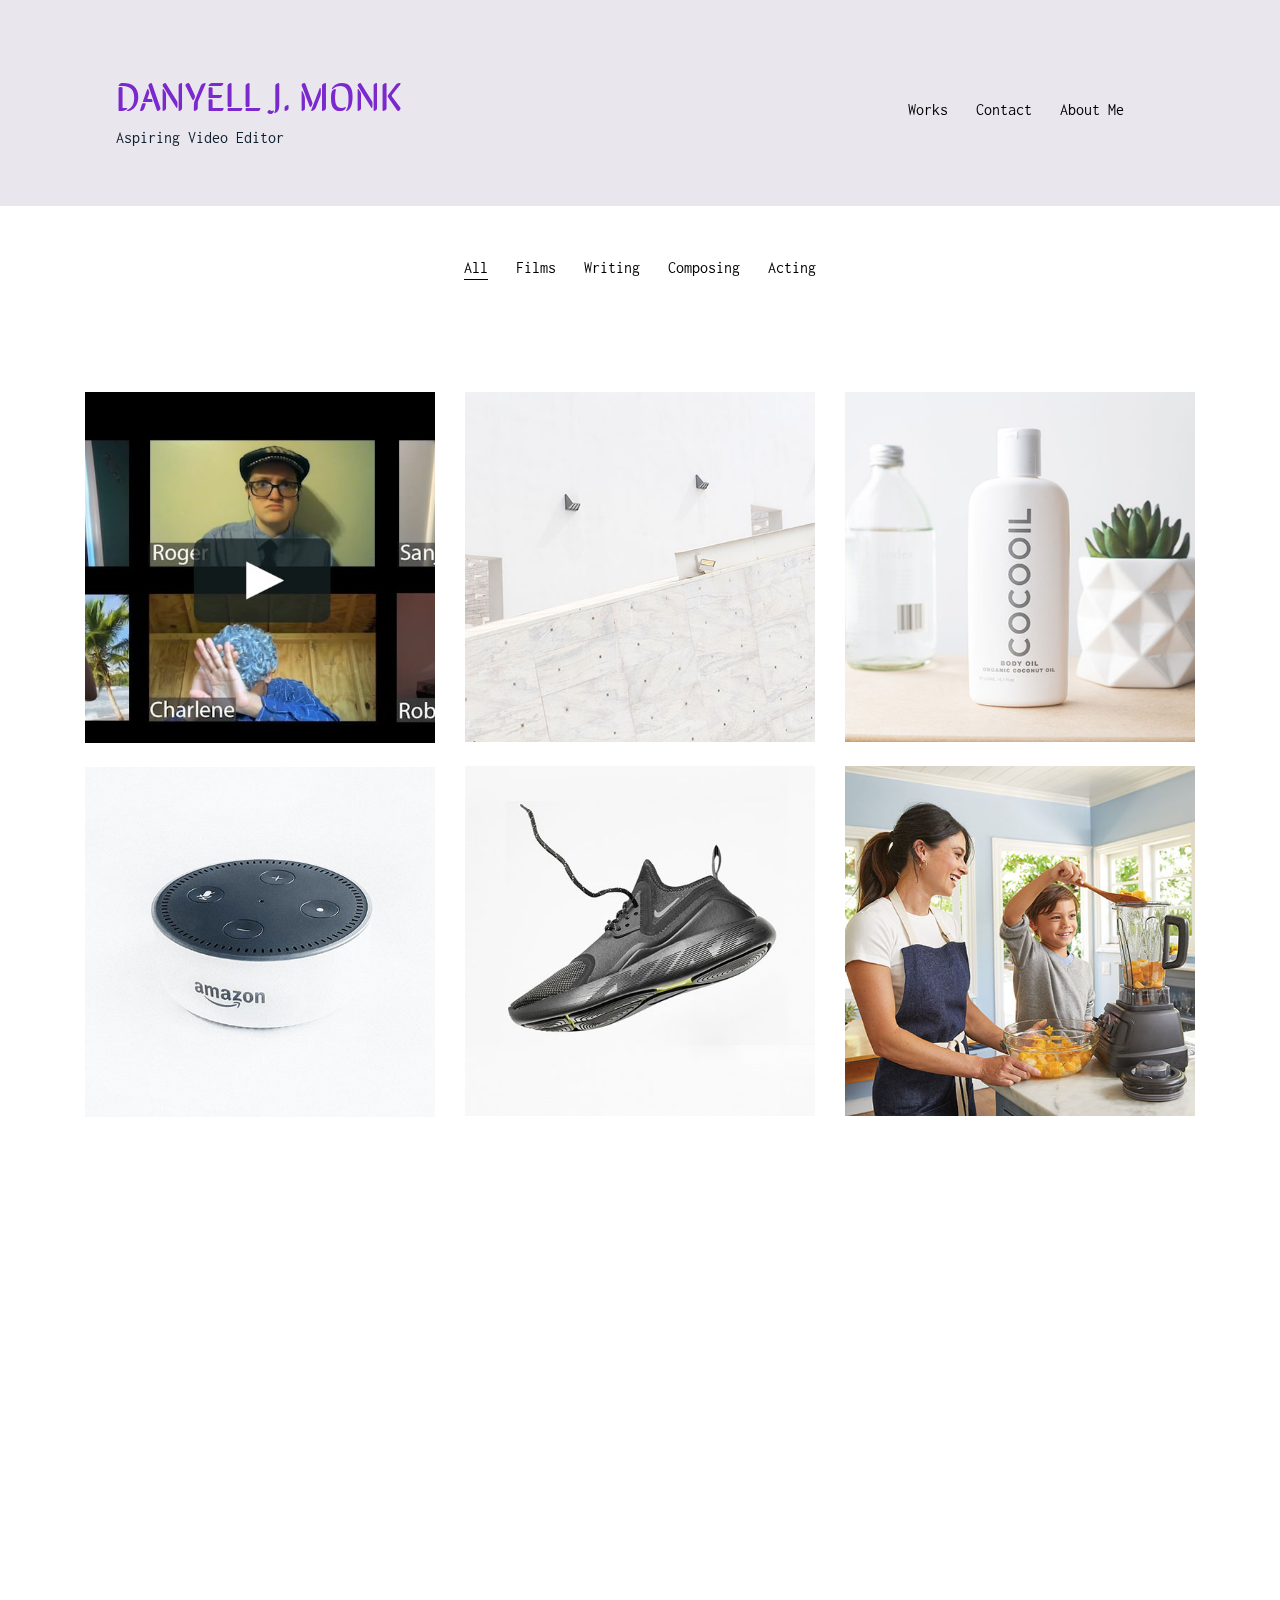
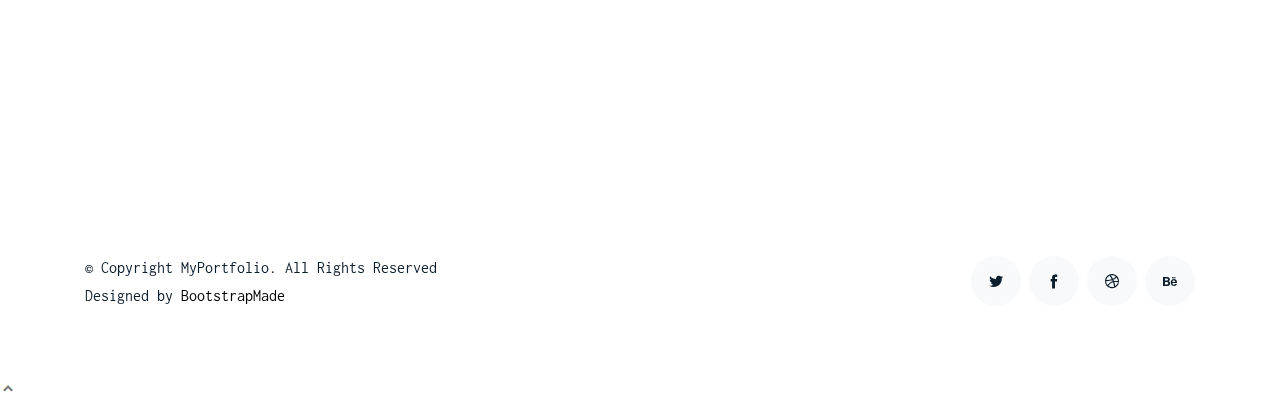
==== index.html @ 042ced8d "individual work pages and google doc embeds" ====
<!DOCTYPE html>
<html lang="en">

<head>
  <meta charset="utf-8">
  <meta content="width=device-width, initial-scale=1.0" name="viewport">

  <title>MyPortfolio Bootstrap Template - Index</title>
  <meta content="" name="descriptison">
  <meta content="" name="keywords">

  <!-- Favicons -->
  <link href="assets/img/favicon.png" rel="icon">
  <link href="assets/img/apple-touch-icon.png" rel="apple-touch-icon">

  <!-- Google Fonts -->
  <link href="https://fonts.googleapis.com/css2?family=Inconsolata&family=Sirin+Stencil&display=swap" rel="stylesheet">
  <link href="https://fonts.googleapis.com/css2?family=Sirin+Stencil&display=swap" rel="stylesheet">

  <!-- Vendor CSS Files -->
  <link href="assets/vendor/bootstrap/css/bootstrap.min.css" rel="stylesheet">
  <link href="assets/vendor/icofont/icofont.min.css" rel="stylesheet">
  <link href="assets/vendor/aos/aos.css" rel="stylesheet">
  <link href="assets/vendor/line-awesome/css/line-awesome.min.css" rel="stylesheet">
  <link href="assets/vendor/owl.carousel/assets/owl.carousel.min.css" rel="stylesheet">

  <!-- Template Main CSS File -->
  <link href="assets/css/style.css" rel="stylesheet">

  <!-- =======================================================
  * Template Name: MyPortfolio - v2.0.0
  * Template URL: https://bootstrapmade.com/myportfolio-bootstrap-portfolio-website-template/
  * Author: BootstrapMade.com
  * License: https://bootstrapmade.com/license/
  ======================================================== -->
</head>

<body>

  <nav class="navbar navbar-light custom-navbar" id="header">
    <div class="container">
    </div>
    <div id="name" class="row mb-5 align-items-center">
      <div class="col-md-12 col-lg-6 mb-4 mb-lg-0" data-aos="fade-up">
          <h2>DANYELL J. MONK</h2>
          <p class="mb-0">Aspiring Video Editor</p>
        </div>
         <div class="col-md-12 col-lg-6 text-left text-lg-right" data-aos="fade-up" data-aos-delay="100" id="filtersparent">
            <div id="pagecontents" class="pagecontents">
              <a href="#" >Works</a>
              <a href="#" >Contact</a>
              <a href="#" >About Me</a>
            </div>
          </div>
        </div>
  </nav>
    

  <main id="main">

          <div class="col-md-12 text-left text-lg-center" data-aos="fade-up" data-aos-delay="100" id="filtersparent">
            <div id="filters" class="filters">
              <a href="#" data-filter="*" class="active">All</a>
              <a href="#" data-filter=".web">Films</a>
              <a href="#" data-filter=".design">Writing</a>
              <a href="#" data-filter=".branding">Composing</a>
              <a href="#" data-filter=".photography">Acting</a>
            </div>
          </div>
    <!-- ======= Works Section ======= -->
    <section class="section site-portfolio">
      <div class="container">

        <div id="portfolio-grid" class="row no-gutter" data-aos="fade-up" data-aos-delay="200">
          <div class="item web col-sm-6 col-md-4 col-lg-4 mb-4">
            <a href="work-single.html" class="item-wrap fancybox">
              <div class="work-info">
                <h3>Boxed Water</h3>
                <span>Web</span>
              </div>
              <img class="img-fluid" src="assets/img/img_1.jpg">
            </a>
          </div>
          <div class="item photography col-sm-6 col-md-4 col-lg-4 mb-4">
            <a href="works/hells-kitchen.html" class="item-wrap fancybox">
              <div class="work-info">
                <h3>Build Indoo</h3>
                <span>Photography</span>
              </div>
              <img class="img-fluid" src="assets/img/img_2.jpg">
            </a>
          </div>
          <div class="item branding col-sm-6 col-md-4 col-lg-4 mb-4">
            <a href="work-single.html" class="item-wrap fancybox">
              <div class="work-info">
                <h3>Cocooil</h3>
                <span>Branding</span>
              </div>
              <img class="img-fluid" src="assets/img/img_3.jpg">
            </a>
          </div>
          <div class="item design col-sm-6 col-md-4 col-lg-4 mb-4">
            <a href="work-single.html" class="item-wrap fancybox">
              <div class="work-info">
                <h3>Nike Shoe</h3>
                <span>Design</span>
              </div>
              <img class="img-fluid" src="assets/img/img_4.jpg">
            </a>
          </div>
          <div class="item photography col-sm-6 col-md-4 col-lg-4 mb-4">
            <a href="work-single.html" class="item-wrap fancybox">
              <div class="work-info">
                <h3>Kitchen Sink</h3>
                <span>Photography</span>
              </div>
              <img class="img-fluid" src="assets/img/img_5.jpg">
            </a>
          </div>
          <div class="item branding col-sm-6 col-md-4 col-lg-4 mb-4">
            <a href="work-single.html" class="item-wrap fancybox">
              <div class="work-info">
                <h3>Amazon</h3>
                <span>brandingn</span>
              </div>
              <img class="img-fluid" src="assets/img/img_6.jpg">
            </a>
          </div>
        </div>
      </div>
    </section><!-- End  Works Section -->

    <!-- ======= Contact Section ======= -->
    <section class="section pb-5">
      <div class="container">

        <div class="row mb-5 align-items-end">
          <div class="col-md-6" data-aos="fade-up">
            <h2>Contact</h2>
            <p class="mb-0">Lorem ipsum dolor sit amet consectetur adipisicing elit. Quisquam necessitatibus incidunt ut
              officiis explicabo inventore.
            </p>
          </div>

        </div>

        <div class="row">
          <div class="col-md-6 mb-5 mb-md-0" data-aos="fade-up">

            <form action="forms/contact.php" method="post" role="form" class="php-email-form">

              <div class="row">
                <div class="col-md-6 form-group">
                  <label for="name">Name</label>
                  <input type="text" name="name" class="form-control" id="name" data-rule="minlen:4" data-msg="Please enter at least 4 chars" />
                  <div class="validate"></div>
                </div>
                <div class="col-md-6 form-group">
                  <label for="name">Email</label>
                  <input type="email" class="form-control" name="email" id="email" data-rule="email" data-msg="Please enter a valid email" />
                  <div class="validate"></div>
                </div>
                <div class="col-md-12 form-group">
                  <label for="name">Subject</label>
                  <input type="text" class="form-control" name="subject" id="subject" data-rule="minlen:4" data-msg="Please enter at least 8 chars of subject" />
                  <div class="validate"></div>
                </div>
                <div class="col-md-12 form-group">
                  <label for="name">Message</label>
                  <textarea class="form-control" name="message" cols="30" rows="10" data-rule="required" data-msg="Please write something for us"></textarea>
                  <div class="validate"></div>
                </div>

                <div class="col-md-12 mb-3">
                  <div class="loading">Loading</div>
                  <div class="error-message"></div>
                  <div class="sent-message">Your message has been sent. Thank you!</div>
                </div>

                <div class="col-md-6 form-group">
                  <input type="submit" class="readmore d-block w-100" value="Send Message">
                </div>
              </div>

            </form>

          </div>

          <div class="col-md-4 ml-auto order-2" data-aos="fade-up">
            <ul class="list-unstyled">
              <li class="mb-3">
                <strong class="d-block mb-1">Address</strong>
                <span>203 Fake St. Mountain View, San Francisco, California, USA</span>
              </li>
              <li class="mb-3">
                <strong class="d-block mb-1">Phone</strong>
                <span>+1 232 3235 324</span>
              </li>
              <li class="mb-3">
                <strong class="d-block mb-1">Email</strong>
                <span>youremail@domain.com</span>
              </li>
            </ul>
          </div>

        </div>

      </div>

    </section>

    <!-- ======= Testimonials Section ======= -->
    <section class="section pb-5">
      <div class="container">
        <div class="row mb-5 align-items-end">
          <div class="col-md-6" data-aos="fade-up">

            <h2>About Me</h2>
            <p class="mb-0">Lorem ipsum dolor sit amet consectetur adipisicing elit. Quisquam necessitatibus incidunt ut
              officiis explicabo inventore.</p>
          </div>

        </div>

        <div class="row">
          <div class="col-md-4 ml-auto order-2" data-aos="fade-up">
            <h3 class="h3 mb-4">Skills</h3>
            <ul class="list-unstyled">
              <li class="mb-3">
                <div class="d-flex mb-1">
                  <strong>WordPress</strong>
                  <span class="ml-auto">80%</span>
                </div>
                <div class="progress custom-progress">
                  <div class="progress-bar" role="progressbar" style="width: 80%" aria-valuenow="80" aria-valuemin="0" aria-valuemax="100"></div>
                </div>
              </li>
              <li class="mb-3">
                <div class="d-flex mb-1">
                  <strong>Wiping My Ass</strong>
                  <span class="ml-auto">1002%</span>
                </div>
                <div class="progress custom-progress">
                  <div class="progress-bar" role="progressbar" style="width: 1002%" aria-valuenow="1002" aria-valuemin="0" aria-valuemax="100"></div>
                </div>
              </li>
              <li class="mb-3">
                <div class="d-flex mb-1">
                  <strong>HTML5/CSS3</strong>
                  <span class="ml-auto">99%</span>
                </div>
                <div class="progress custom-progress">
                  <div class="progress-bar" role="progressbar" style="width: 99%" aria-valuenow="99" aria-valuemin="0" aria-valuemax="100"></div>
                </div>
              </li>
              <li class="mb-3">
                <div class="d-flex mb-1">
                  <strong>Veu</strong>
                  <span class="ml-auto">87%</span>
                </div>
                <div class="progress custom-progress">
                  <div class="progress-bar" role="progressbar" style="width: 87%" aria-valuenow="87" aria-valuemin="0" aria-valuemax="100"></div>
                </div>
              </li>
              <li class="mb-3">
                <div class="d-flex mb-1">
                  <strong>Angular</strong>
                  <span class="ml-auto">85%</span>
                </div>
                <div class="progress custom-progress">
                  <div class="progress-bar" role="progressbar" style="width: 85%" aria-valuenow="85" aria-valuemin="0" aria-valuemax="100"></div>
                </div>
              </li>
              <li class="mb-3">
                <div class="d-flex mb-1">
                  <strong>React</strong>
                  <span class="ml-auto">88%</span>
                </div>
                <div class="progress custom-progress">
                  <div class="progress-bar" role="progressbar" style="width: 88%" aria-valuenow="88" aria-valuemin="0" aria-valuemax="100"></div>
                </div>
              </li>
            </ul>
          </div>

          <div class="col-md-7 mb-5 mb-md-0" data-aos="fade-up">
            <p><img src="assets/img/person_1_sq.jpg" alt="Image" class="img-fluid"></p>
            <p>Lorem ipsum dolor sit amet, consectetur adipisicing elit. Dolor dignissimos delectus minima reprehenderit
              molestias illo dolorem et, odio!</p>
            <p>Fuga fugit distinctio delectus iure vitae consequatur excepturi, mollitia, consectetur molestias sapiente
              rem consequuntur, illum adipisci, sed obcaecati!</p>
            <p>Ex, dolorem qui voluptas reprehenderit provident, ad ipsum iure a consequatur voluptatem incidunt nobis.
              Vitae reiciendis quae ex.</p>
            <p>Optio consectetur culpa nemo, fugit pariatur veniam voluptate laudantium rerum fuga dolor in maiores ea
              nisi voluptatibus. Minus?</p>
            <p><a href="#" class="readmore">Download my CV</a></p>
          </div>

        </div>

      </div>

    </section>

  </main><!-- End #main -->

  <!-- ======= Footer ======= -->
  <footer class="footer" role="contentinfo">
    <div class="container">
      <div class="row">
        <div class="col-sm-6">
          <p class="mb-1">&copy; Copyright MyPortfolio. All Rights Reserved</p>
          <div class="credits">
            <!--
            All the links in the footer should remain intact.
            You can delete the links only if you purchased the pro version.
            Licensing information: https://bootstrapmade.com/license/
            Purchase the pro version with working PHP/AJAX contact form: https://bootstrapmade.com/buy/?theme=MyPortfolio
          -->
            Designed by <a href="https://bootstrapmade.com/">BootstrapMade</a>
          </div>
        </div>
        <div class="col-sm-6 social text-md-right">
          <a href="#"><span class="icofont-twitter"></span></a>
          <a href="#"><span class="icofont-facebook"></span></a>
          <a href="#"><span class="icofont-dribbble"></span></a>
          <a href="#"><span class="icofont-behance"></span></a>
        </div>
      </div>
    </div>
  </footer>

  <a href="#" class="back-to-top"><i class="icofont-simple-up"></i></a>

  <!-- Vendor JS Files -->
  <script src="assets/vendor/jquery/jquery.min.js"></script>
  <script src="assets/vendor/bootstrap/js/bootstrap.bundle.min.js"></script>
  <script src="assets/vendor/jquery.easing/jquery.easing.min.js"></script>
  <script src="assets/vendor/php-email-form/validate.js"></script>
  <script src="assets/vendor/aos/aos.js"></script>
  <script src="assets/vendor/isotope-layout/isotope.pkgd.min.js"></script>
  <script src="assets/vendor/owl.carousel/owl.carousel.min.js"></script>

  <!-- Template Main JS File -->
  <script src="assets/js/main.js"></script>

</body>

</html>
---- assets/vendor/line-awesome/css/line-awesome.min.css ----
.la,.lab,.lad,.lal,.lar,.las{-moz-osx-font-smoothing:grayscale;-webkit-font-smoothing:antialiased;display:inline-block;font-style:normal;font-variant:normal;text-rendering:auto;line-height:1}.la-lg{font-size:1.33333em;line-height:.75em;vertical-align:-.0667em}.la-xs{font-size:.75em}.la-sm{font-size:.875em}.la-1x{font-size:1em}.la-2x{font-size:2em}.la-3x{font-size:3em}.la-4x{font-size:4em}.la-5x{font-size:5em}.la-6x{font-size:6em}.la-7x{font-size:7em}.la-8x{font-size:8em}.la-9x{font-size:9em}.la-10x{font-size:10em}.la-fw{text-align:center;width:1.25em}.la-ul{list-style-type:none;margin-left:2.5em;padding-left:0}.la-ul>li{position:relative}.la-li{left:-2em;position:absolute;text-align:center;width:2em;line-height:inherit}.la-border{border:solid .08em #eee;border-radius:.1em;padding:.2em .25em .15em}.la-pull-left{float:left}.la-pull-right{float:right}.la.la-pull-left,.lab.la-pull-left,.lal.la-pull-left,.lar.la-pull-left,.las.la-pull-left{margin-right:.3em}.la.la-pull-right,.lab.la-pull-right,.lal.la-pull-right,.lar.la-pull-right,.las.la-pull-right{margin-left:.3em}.la-spin{-webkit-animation:la-spin 2s infinite linear;animation:la-spin 2s infinite linear}.la-pulse{-webkit-animation:la-spin 1s infinite steps(8);animation:la-spin 1s infinite steps(8)}@-webkit-keyframes la-spin{0%{-webkit-transform:rotate(0);transform:rotate(0)}100%{-webkit-transform:rotate(360deg);transform:rotate(360deg)}}@keyframes la-spin{0%{-webkit-transform:rotate(0);transform:rotate(0)}100%{-webkit-transform:rotate(360deg);transform:rotate(360deg)}}.la-rotate-90{-webkit-transform:rotate(90deg);transform:rotate(90deg)}.la-rotate-180{-webkit-transform:rotate(180deg);transform:rotate(180deg)}.la-rotate-270{-webkit-transform:rotate(270deg);transform:rotate(270deg)}.la-flip-horizontal{-webkit-transform:scale(-1,1);transform:scale(-1,1)}.la-flip-vertical{-webkit-transform:scale(1,-1);transform:scale(1,-1)}.la-flip-both,.la-flip-horizontal.la-flip-vertical{-webkit-transform:scale(-1,-1);transform:scale(-1,-1)}:root .la-flip-both,:root .la-flip-horizontal,:root .la-flip-vertical,:root .la-rotate-180,:root .la-rotate-270,:root .la-rotate-90{-webkit-filter:none;filter:none}.la-stack{display:inline-block;height:2em;line-height:2em;position:relative;vertical-align:middle;width:2.5em}.la-stack-1x,.la-stack-2x{left:0;position:absolute;text-align:center;width:100%}.la-stack-1x{line-height:inherit}.la-stack-2x{font-size:2em}.la-inverse{color:#fff}.la-500px:before{content:"\f26e"}.la-accessible-icon:before{content:"\f368"}.la-accusoft:before{content:"\f369"}.la-acquisitions-incorporated:before{content:"\f6af"}.la-ad:before{content:"\f641"}.la-address-book:before{content:"\f2b9"}.la-address-card:before{content:"\f2bb"}.la-adjust:before{content:"\f042"}.la-adn:before{content:"\f170"}.la-adobe:before{content:"\f778"}.la-adversal:before{content:"\f36a"}.la-affiliatetheme:before{content:"\f36b"}.la-air-freshener:before{content:"\f5d0"}.la-airbnb:before{content:"\f834"}.la-algolia:before{content:"\f36c"}.la-align-center:before{content:"\f037"}.la-align-justify:before{content:"\f039"}.la-align-left:before{content:"\f036"}.la-align-right:before{content:"\f038"}.la-alipay:before{content:"\f642"}.la-allergies:before{content:"\f461"}.la-amazon:before{content:"\f270"}.la-amazon-pay:before{content:"\f42c"}.la-ambulance:before{content:"\f0f9"}.la-american-sign-language-interpreting:before{content:"\f2a3"}.la-amilia:before{content:"\f36d"}.la-anchor:before{content:"\f13d"}.la-android:before{content:"\f17b"}.la-angellist:before{content:"\f209"}.la-angle-double-down:before{content:"\f103"}.la-angle-double-left:before{content:"\f100"}.la-angle-double-right:before{content:"\f101"}.la-angle-double-up:before{content:"\f102"}.la-angle-down:before{content:"\f107"}.la-angle-left:before{content:"\f104"}.la-angle-right:before{content:"\f105"}.la-angle-up:before{content:"\f106"}.la-angry:before{content:"\f556"}.la-angrycreative:before{content:"\f36e"}.la-angular:before{content:"\f420"}.la-ankh:before{content:"\f644"}.la-app-store:before{content:"\f36f"}.la-app-store-ios:before{content:"\f370"}.la-apper:before{content:"\f371"}.la-apple:before{content:"\f179"}.la-apple-alt:before{content:"\f5d1"}.la-apple-pay:before{content:"\f415"}.la-archive:before{content:"\f187"}.la-archway:before{content:"\f557"}.la-arrow-alt-circle-down:before{content:"\f358"}.la-arrow-alt-circle-left:before{content:"\f359"}.la-arrow-alt-circle-right:before{content:"\f35a"}.la-arrow-alt-circle-up:before{content:"\f35b"}.la-arrow-circle-down:before{content:"\f0ab"}.la-arrow-circle-left:before{content:"\f0a8"}.la-arrow-circle-right:before{content:"\f0a9"}.la-arrow-circle-up:before{content:"\f0aa"}.la-arrow-down:before{content:"\f063"}.la-arrow-left:before{content:"\f060"}.la-arrow-right:before{content:"\f061"}.la-arrow-up:before{content:"\f062"}.la-arrows-alt:before{content:"\f0b2"}.la-arrows-alt-h:before{content:"\f337"}.la-arrows-alt-v:before{content:"\f338"}.la-artstation:before{content:"\f77a"}.la-assistive-listening-systems:before{content:"\f2a2"}.la-asterisk:before{content:"\f069"}.la-asymmetrik:before{content:"\f372"}.la-at:before{content:"\f1fa"}.la-atlas:before{content:"\f558"}.la-atlassian:before{content:"\f77b"}.la-atom:before{content:"\f5d2"}.la-audible:before{content:"\f373"}.la-audio-description:before{content:"\f29e"}.la-autoprefixer:before{content:"\f41c"}.la-avianex:before{content:"\f374"}.la-aviato:before{content:"\f421"}.la-award:before{content:"\f559"}.la-aws:before{content:"\f375"}.la-baby:before{content:"\f77c"}.la-baby-carriage:before{content:"\f77d"}.la-backspace:before{content:"\f55a"}.la-backward:before{content:"\f04a"}.la-bacon:before{content:"\f7e5"}.la-balance-scale:before{content:"\f24e"}.la-balance-scale-left:before{content:"\f515"}.la-balance-scale-right:before{content:"\f516"}.la-ban:before{content:"\f05e"}.la-band-aid:before{content:"\f462"}.la-bandcamp:before{content:"\f2d5"}.la-barcode:before{content:"\f02a"}.la-bars:before{content:"\f0c9"}.la-baseball-ball:before{content:"\f433"}.la-basketball-ball:before{content:"\f434"}.la-bath:before{content:"\f2cd"}.la-battery-empty:before{content:"\f244"}.la-battery-full:before{content:"\f240"}.la-battery-half:before{content:"\f242"}.la-battery-quarter:before{content:"\f243"}.la-battery-three-quarters:before{content:"\f241"}.la-battle-net:before{content:"\f835"}.la-bed:before{content:"\f236"}.la-beer:before{content:"\f0fc"}.la-behance:before{content:"\f1b4"}.la-behance-square:before{content:"\f1b5"}.la-bell:before{content:"\f0f3"}.la-bell-slash:before{content:"\f1f6"}.la-bezier-curve:before{content:"\f55b"}.la-bible:before{content:"\f647"}.la-bicycle:before{content:"\f206"}.la-biking:before{content:"\f84a"}.la-bimobject:before{content:"\f378"}.la-binoculars:before{content:"\f1e5"}.la-biohazard:before{content:"\f780"}.la-birthday-cake:before{content:"\f1fd"}.la-bitbucket:before{content:"\f171"}.la-bitcoin:before{content:"\f379"}.la-bity:before{content:"\f37a"}.la-black-tie:before{content:"\f27e"}.la-blackberry:before{content:"\f37b"}.la-blender:before{content:"\f517"}.la-blender-phone:before{content:"\f6b6"}.la-blind:before{content:"\f29d"}.la-blog:before{content:"\f781"}.la-blogger:before{content:"\f37c"}.la-blogger-b:before{content:"\f37d"}.la-bluetooth:before{content:"\f293"}.la-bluetooth-b:before{content:"\f294"}.la-bold:before{content:"\f032"}.la-bolt:before{content:"\f0e7"}.la-bomb:before{content:"\f1e2"}.la-bone:before{content:"\f5d7"}.la-bong:before{content:"\f55c"}.la-book:before{content:"\f02d"}.la-book-dead:before{content:"\f6b7"}.la-book-medical:before{content:"\f7e6"}.la-book-open:before{content:"\f518"}.la-book-reader:before{content:"\f5da"}.la-bookmark:before{content:"\f02e"}.la-bootstrap:before{content:"\f836"}.la-border-all:before{content:"\f84c"}.la-border-none:before{content:"\f850"}.la-border-style:before{content:"\f853"}.la-bowling-ball:before{content:"\f436"}.la-box:before{content:"\f466"}.la-box-open:before{content:"\f49e"}.la-boxes:before{content:"\f468"}.la-braille:before{content:"\f2a1"}.la-brain:before{content:"\f5dc"}.la-bread-slice:before{content:"\f7ec"}.la-briefcase:before{content:"\f0b1"}.la-briefcase-medical:before{content:"\f469"}.la-broadcast-tower:before{content:"\f519"}.la-broom:before{content:"\f51a"}.la-brush:before{content:"\f55d"}.la-btc:before{content:"\f15a"}.la-buffer:before{content:"\f837"}.la-bug:before{content:"\f188"}.la-building:before{content:"\f1ad"}.la-bullhorn:before{content:"\f0a1"}.la-bullseye:before{content:"\f140"}.la-burn:before{content:"\f46a"}.la-buromobelexperte:before{content:"\f37f"}.la-bus:before{content:"\f207"}.la-bus-alt:before{content:"\f55e"}.la-business-time:before{content:"\f64a"}.la-buy-n-large:before{content:"\f8a6"}.la-buysellads:before{content:"\f20d"}.la-calculator:before{content:"\f1ec"}.la-calendar:before{content:"\f133"}.la-calendar-alt:before{content:"\f073"}.la-calendar-check:before{content:"\f274"}.la-calendar-day:before{content:"\f783"}.la-calendar-minus:before{content:"\f272"}.la-calendar-plus:before{content:"\f271"}.la-calendar-times:before{content:"\f273"}.la-calendar-week:before{content:"\f784"}.la-camera:before{content:"\f030"}.la-camera-retro:before{content:"\f083"}.la-campground:before{content:"\f6bb"}.la-canadian-maple-leaf:before{content:"\f785"}.la-candy-cane:before{content:"\f786"}.la-cannabis:before{content:"\f55f"}.la-capsules:before{content:"\f46b"}.la-car:before{content:"\f1b9"}.la-car-alt:before{content:"\f5de"}.la-car-battery:before{content:"\f5df"}.la-car-crash:before{content:"\f5e1"}.la-car-side:before{content:"\f5e4"}.la-caret-down:before{content:"\f0d7"}.la-caret-left:before{content:"\f0d9"}.la-caret-right:before{content:"\f0da"}.la-caret-square-down:before{content:"\f150"}.la-caret-square-left:before{content:"\f191"}.la-caret-square-right:before{content:"\f152"}.la-caret-square-up:before{content:"\f151"}.la-caret-up:before{content:"\f0d8"}.la-carrot:before{content:"\f787"}.la-cart-arrow-down:before{content:"\f218"}.la-cart-plus:before{content:"\f217"}.la-cash-register:before{content:"\f788"}.la-cat:before{content:"\f6be"}.la-cc-amazon-pay:before{content:"\f42d"}.la-cc-amex:before{content:"\f1f3"}.la-cc-apple-pay:before{content:"\f416"}.la-cc-diners-club:before{content:"\f24c"}.la-cc-discover:before{content:"\f1f2"}.la-cc-jcb:before{content:"\f24b"}.la-cc-mastercard:before{content:"\f1f1"}.la-cc-paypal:before{content:"\f1f4"}.la-cc-stripe:before{content:"\f1f5"}.la-cc-visa:before{content:"\f1f0"}.la-centercode:before{content:"\f380"}.la-centos:before{content:"\f789"}.la-certificate:before{content:"\f0a3"}.la-chair:before{content:"\f6c0"}.la-chalkboard:before{content:"\f51b"}.la-chalkboard-teacher:before{content:"\f51c"}.la-charging-station:before{content:"\f5e7"}.la-chart-area:before{content:"\f1fe"}.la-chart-bar:before{content:"\f080"}.la-chart-line:before{content:"\f201"}.la-chart-pie:before{content:"\f200"}.la-check:before{content:"\f00c"}.la-check-circle:before{content:"\f058"}.la-check-double:before{content:"\f560"}.la-check-square:before{content:"\f14a"}.la-cheese:before{content:"\f7ef"}.la-chess:before{content:"\f439"}.la-chess-bishop:before{content:"\f43a"}.la-chess-board:before{content:"\f43c"}.la-chess-king:before{content:"\f43f"}.la-chess-knight:before{content:"\f441"}.la-chess-pawn:before{content:"\f443"}.la-chess-queen:before{content:"\f445"}.la-chess-rook:before{content:"\f447"}.la-chevron-circle-down:before{content:"\f13a"}.la-chevron-circle-left:before{content:"\f137"}.la-chevron-circle-right:before{content:"\f138"}.la-chevron-circle-up:before{content:"\f139"}.la-chevron-down:before{content:"\f078"}.la-chevron-left:before{content:"\f053"}.la-chevron-right:before{content:"\f054"}.la-chevron-up:before{content:"\f077"}.la-child:before{content:"\f1ae"}.la-chrome:before{content:"\f268"}.la-chromecast:before{content:"\f838"}.la-church:before{content:"\f51d"}.la-circle:before{content:"\f111"}.la-circle-notch:before{content:"\f1ce"}.la-city:before{content:"\f64f"}.la-clinic-medical:before{content:"\f7f2"}.la-clipboard:before{content:"\f328"}.la-clipboard-check:before{content:"\f46c"}.la-clipboard-list:before{content:"\f46d"}.la-clock:before{content:"\f017"}.la-clone:before{content:"\f24d"}.la-closed-captioning:before{content:"\f20a"}.la-cloud:before{content:"\f0c2"}.la-cloud-download-alt:before{content:"\f381"}.la-cloud-meatball:before{content:"\f73b"}.la-cloud-moon:before{content:"\f6c3"}.la-cloud-moon-rain:before{content:"\f73c"}.la-cloud-rain:before{content:"\f73d"}.la-cloud-showers-heavy:before{content:"\f740"}.la-cloud-sun:before{content:"\f6c4"}.la-cloud-sun-rain:before{content:"\f743"}.la-cloud-upload-alt:before{content:"\f382"}.la-cloudscale:before{content:"\f383"}.la-cloudsmith:before{content:"\f384"}.la-cloudversify:before{content:"\f385"}.la-cocktail:before{content:"\f561"}.la-code:before{content:"\f121"}.la-code-branch:before{content:"\f126"}.la-codepen:before{content:"\f1cb"}.la-codiepie:before{content:"\f284"}.la-coffee:before{content:"\f0f4"}.la-cog:before{content:"\f013"}.la-cogs:before{content:"\f085"}.la-coins:before{content:"\f51e"}.la-columns:before{content:"\f0db"}.la-comment:before{content:"\f075"}.la-comment-alt:before{content:"\f27a"}.la-comment-dollar:before{content:"\f651"}.la-comment-dots:before{content:"\f4ad"}.la-comment-medical:before{content:"\f7f5"}.la-comment-slash:before{content:"\f4b3"}.la-comments:before{content:"\f086"}.la-comments-dollar:before{content:"\f653"}.la-compact-disc:before{content:"\f51f"}.la-compass:before{content:"\f14e"}.la-compress:before{content:"\f066"}.la-compress-arrows-alt:before{content:"\f78c"}.la-concierge-bell:before{content:"\f562"}.la-confluence:before{content:"\f78d"}.la-connectdevelop:before{content:"\f20e"}.la-contao:before{content:"\f26d"}.la-cookie:before{content:"\f563"}.la-cookie-bite:before{content:"\f564"}.la-copy:before{content:"\f0c5"}.la-copyright:before{content:"\f1f9"}.la-cotton-bureau:before{content:"\f89e"}.la-couch:before{content:"\f4b8"}.la-cpanel:before{content:"\f388"}.la-creative-commons:before{content:"\f25e"}.la-creative-commons-by:before{content:"\f4e7"}.la-creative-commons-nc:before{content:"\f4e8"}.la-creative-commons-nc-eu:before{content:"\f4e9"}.la-creative-commons-nc-jp:before{content:"\f4ea"}.la-creative-commons-nd:before{content:"\f4eb"}.la-creative-commons-pd:before{content:"\f4ec"}.la-creative-commons-pd-alt:before{content:"\f4ed"}.la-creative-commons-remix:before{content:"\f4ee"}.la-creative-commons-sa:before{content:"\f4ef"}.la-creative-commons-sampling:before{content:"\f4f0"}.la-creative-commons-sampling-plus:before{content:"\f4f1"}.la-creative-commons-share:before{content:"\f4f2"}.la-creative-commons-zero:before{content:"\f4f3"}.la-credit-card:before{content:"\f09d"}.la-critical-role:before{content:"\f6c9"}.la-crop:before{content:"\f125"}.la-crop-alt:before{content:"\f565"}.la-cross:before{content:"\f654"}.la-crosshairs:before{content:"\f05b"}.la-crow:before{content:"\f520"}.la-crown:before{content:"\f521"}.la-crutch:before{content:"\f7f7"}.la-css3:before{content:"\f13c"}.la-css3-alt:before{content:"\f38b"}.la-cube:before{content:"\f1b2"}.la-cubes:before{content:"\f1b3"}.la-cut:before{content:"\f0c4"}.la-cuttlefish:before{content:"\f38c"}.la-d-and-d:before{content:"\f38d"}.la-d-and-d-beyond:before{content:"\f6ca"}.la-dashcube:before{content:"\f210"}.la-database:before{content:"\f1c0"}.la-deaf:before{content:"\f2a4"}.la-delicious:before{content:"\f1a5"}.la-democrat:before{content:"\f747"}.la-deploydog:before{content:"\f38e"}.la-deskpro:before{content:"\f38f"}.la-desktop:before{content:"\f108"}.la-dev:before{content:"\f6cc"}.la-deviantart:before{content:"\f1bd"}.la-dharmachakra:before{content:"\f655"}.la-dhl:before{content:"\f790"}.la-diagnoses:before{content:"\f470"}.la-diaspora:before{content:"\f791"}.la-dice:before{content:"\f522"}.la-dice-d20:before{content:"\f6cf"}.la-dice-d6:before{content:"\f6d1"}.la-dice-five:before{content:"\f523"}.la-dice-four:before{content:"\f524"}.la-dice-one:before{content:"\f525"}.la-dice-six:before{content:"\f526"}.la-dice-three:before{content:"\f527"}.la-dice-two:before{content:"\f528"}.la-digg:before{content:"\f1a6"}.la-digital-ocean:before{content:"\f391"}.la-digital-tachograph:before{content:"\f566"}.la-directions:before{content:"\f5eb"}.la-discord:before{content:"\f392"}.la-discourse:before{content:"\f393"}.la-divide:before{content:"\f529"}.la-dizzy:before{content:"\f567"}.la-dna:before{content:"\f471"}.la-dochub:before{content:"\f394"}.la-docker:before{content:"\f395"}.la-dog:before{content:"\f6d3"}.la-dollar-sign:before{content:"\f155"}.la-dolly:before{content:"\f472"}.la-dolly-flatbed:before{content:"\f474"}.la-donate:before{content:"\f4b9"}.la-door-closed:before{content:"\f52a"}.la-door-open:before{content:"\f52b"}.la-dot-circle:before{content:"\f192"}.la-dove:before{content:"\f4ba"}.la-download:before{content:"\f019"}.la-draft2digital:before{content:"\f396"}.la-drafting-compass:before{content:"\f568"}.la-dragon:before{content:"\f6d5"}.la-draw-polygon:before{content:"\f5ee"}.la-dribbble:before{content:"\f17d"}.la-dribbble-square:before{content:"\f397"}.la-dropbox:before{content:"\f16b"}.la-drum:before{content:"\f569"}.la-drum-steelpan:before{content:"\f56a"}.la-drumstick-bite:before{content:"\f6d7"}.la-drupal:before{content:"\f1a9"}.la-dumbbell:before{content:"\f44b"}.la-dumpster:before{content:"\f793"}.la-dumpster-fire:before{content:"\f794"}.la-dungeon:before{content:"\f6d9"}.la-dyalog:before{content:"\f399"}.la-earlybirds:before{content:"\f39a"}.la-ebay:before{content:"\f4f4"}.la-edge:before{content:"\f282"}.la-edit:before{content:"\f044"}.la-egg:before{content:"\f7fb"}.la-eject:before{content:"\f052"}.la-elementor:before{content:"\f430"}.la-ellipsis-h:before{content:"\f141"}.la-ellipsis-v:before{content:"\f142"}.la-ello:before{content:"\f5f1"}.la-ember:before{content:"\f423"}.la-empire:before{content:"\f1d1"}.la-envelope:before{content:"\f0e0"}.la-envelope-open:before{content:"\f2b6"}.la-envelope-open-text:before{content:"\f658"}.la-envelope-square:before{content:"\f199"}.la-envira:before{content:"\f299"}.la-equals:before{content:"\f52c"}.la-eraser:before{content:"\f12d"}.la-erlang:before{content:"\f39d"}.la-ethereum:before{content:"\f42e"}.la-ethernet:before{content:"\f796"}.la-etsy:before{content:"\f2d7"}.la-euro-sign:before{content:"\f153"}.la-evernote:before{content:"\f839"}.la-exchange-alt:before{content:"\f362"}.la-exclamation:before{content:"\f12a"}.la-exclamation-circle:before{content:"\f06a"}.la-exclamation-triangle:before{content:"\f071"}.la-expand:before{content:"\f065"}.la-expand-arrows-alt:before{content:"\f31e"}.la-expeditedssl:before{content:"\f23e"}.la-external-link-alt:before{content:"\f35d"}.la-external-link-square-alt:before{content:"\f360"}.la-eye:before{content:"\f06e"}.la-eye-dropper:before{content:"\f1fb"}.la-eye-slash:before{content:"\f070"}.la-facebook:before{content:"\f09a"}.la-facebook-f:before{content:"\f39e"}.la-facebook-messenger:before{content:"\f39f"}.la-facebook-square:before{content:"\f082"}.la-fan:before{content:"\f863"}.la-fantasy-flight-games:before{content:"\f6dc"}.la-fast-backward:before{content:"\f049"}.la-fast-forward:before{content:"\f050"}.la-fax:before{content:"\f1ac"}.la-feather:before{content:"\f52d"}.la-feather-alt:before{content:"\f56b"}.la-fedex:before{content:"\f797"}.la-fedora:before{content:"\f798"}.la-female:before{content:"\f182"}.la-fighter-jet:before{content:"\f0fb"}.la-figma:before{content:"\f799"}.la-file:before{content:"\f15b"}.la-file-alt:before{content:"\f15c"}.la-file-archive:before{content:"\f1c6"}.la-file-audio:before{content:"\f1c7"}.la-file-code:before{content:"\f1c9"}.la-file-contract:before{content:"\f56c"}.la-file-csv:before{content:"\f6dd"}.la-file-download:before{content:"\f56d"}.la-file-excel:before{content:"\f1c3"}.la-file-export:before{content:"\f56e"}.la-file-image:before{content:"\f1c5"}.la-file-import:before{content:"\f56f"}.la-file-invoice:before{content:"\f570"}.la-file-invoice-dollar:before{content:"\f571"}.la-file-medical:before{content:"\f477"}.la-file-medical-alt:before{content:"\f478"}.la-file-pdf:before{content:"\f1c1"}.la-file-powerpoint:before{content:"\f1c4"}.la-file-prescription:before{content:"\f572"}.la-file-signature:before{content:"\f573"}.la-file-upload:before{content:"\f574"}.la-file-video:before{content:"\f1c8"}.la-file-word:before{content:"\f1c2"}.la-fill:before{content:"\f575"}.la-fill-drip:before{content:"\f576"}.la-film:before{content:"\f008"}.la-filter:before{content:"\f0b0"}.la-fingerprint:before{content:"\f577"}.la-fire:before{content:"\f06d"}.la-fire-alt:before{content:"\f7e4"}.la-fire-extinguisher:before{content:"\f134"}.la-firefox:before{content:"\f269"}.la-first-aid:before{content:"\f479"}.la-first-order:before{content:"\f2b0"}.la-first-order-alt:before{content:"\f50a"}.la-firstdraft:before{content:"\f3a1"}.la-fish:before{content:"\f578"}.la-fist-raised:before{content:"\f6de"}.la-flag:before{content:"\f024"}.la-flag-checkered:before{content:"\f11e"}.la-flag-usa:before{content:"\f74d"}.la-flask:before{content:"\f0c3"}.la-flickr:before{content:"\f16e"}.la-flipboard:before{content:"\f44d"}.la-flushed:before{content:"\f579"}.la-fly:before{content:"\f417"}.la-folder:before{content:"\f07b"}.la-folder-minus:before{content:"\f65d"}.la-folder-open:before{content:"\f07c"}.la-folder-plus:before{content:"\f65e"}.la-font:before{content:"\f031"}.la-font-awesome:before{content:"\f2b4"}.la-font-awesome-alt:before{content:"\f35c"}.la-font-awesome-flag:before{content:"\f425"}.la-font-awesome-logo-full:before{content:"\f4e6"}.la-fonticons:before{content:"\f280"}.la-fonticons-fi:before{content:"\f3a2"}.la-football-ball:before{content:"\f44e"}.la-fort-awesome:before{content:"\f286"}.la-fort-awesome-alt:before{content:"\f3a3"}.la-forumbee:before{content:"\f211"}.la-forward:before{content:"\f04e"}.la-foursquare:before{content:"\f180"}.la-free-code-camp:before{content:"\f2c5"}.la-freebsd:before{content:"\f3a4"}.la-frog:before{content:"\f52e"}.la-frown:before{content:"\f119"}.la-frown-open:before{content:"\f57a"}.la-fulcrum:before{content:"\f50b"}.la-funnel-dollar:before{content:"\f662"}.la-futbol:before{content:"\f1e3"}.la-galactic-republic:before{content:"\f50c"}.la-galactic-senate:before{content:"\f50d"}.la-gamepad:before{content:"\f11b"}.la-gas-pump:before{content:"\f52f"}.la-gavel:before{content:"\f0e3"}.la-gem:before{content:"\f3a5"}.la-genderless:before{content:"\f22d"}.la-get-pocket:before{content:"\f265"}.la-gg:before{content:"\f260"}.la-gg-circle:before{content:"\f261"}.la-ghost:before{content:"\f6e2"}.la-gift:before{content:"\f06b"}.la-gifts:before{content:"\f79c"}.la-git:before{content:"\f1d3"}.la-git-alt:before{content:"\f841"}.la-git-square:before{content:"\f1d2"}.la-github:before{content:"\f09b"}.la-github-alt:before{content:"\f113"}.la-github-square:before{content:"\f092"}.la-gitkraken:before{content:"\f3a6"}.la-gitlab:before{content:"\f296"}.la-gitter:before{content:"\f426"}.la-glass-cheers:before{content:"\f79f"}.la-glass-martini:before{content:"\f000"}.la-glass-martini-alt:before{content:"\f57b"}.la-glass-whiskey:before{content:"\f7a0"}.la-glasses:before{content:"\f530"}.la-glide:before{content:"\f2a5"}.la-glide-g:before{content:"\f2a6"}.la-globe:before{content:"\f0ac"}.la-globe-africa:before{content:"\f57c"}.la-globe-americas:before{content:"\f57d"}.la-globe-asia:before{content:"\f57e"}.la-globe-europe:before{content:"\f7a2"}.la-gofore:before{content:"\f3a7"}.la-golf-ball:before{content:"\f450"}.la-goodreads:before{content:"\f3a8"}.la-goodreads-g:before{content:"\f3a9"}.la-google:before{content:"\f1a0"}.la-google-drive:before{content:"\f3aa"}.la-google-play:before{content:"\f3ab"}.la-google-plus:before{content:"\f2b3"}.la-google-plus-g:before{content:"\f0d5"}.la-google-plus-square:before{content:"\f0d4"}.la-google-wallet:before{content:"\f1ee"}.la-gopuram:before{content:"\f664"}.la-graduation-cap:before{content:"\f19d"}.la-gratipay:before{content:"\f184"}.la-grav:before{content:"\f2d6"}.la-greater-than:before{content:"\f531"}.la-greater-than-equal:before{content:"\f532"}.la-grimace:before{content:"\f57f"}.la-grin:before{content:"\f580"}.la-grin-alt:before{content:"\f581"}.la-grin-beam:before{content:"\f582"}.la-grin-beam-sweat:before{content:"\f583"}.la-grin-hearts:before{content:"\f584"}.la-grin-squint:before{content:"\f585"}.la-grin-squint-tears:before{content:"\f586"}.la-grin-stars:before{content:"\f587"}.la-grin-tears:before{content:"\f588"}.la-grin-tongue:before{content:"\f589"}.la-grin-tongue-squint:before{content:"\f58a"}.la-grin-tongue-wink:before{content:"\f58b"}.la-grin-wink:before{content:"\f58c"}.la-grip-horizontal:before{content:"\f58d"}.la-grip-lines:before{content:"\f7a4"}.la-grip-lines-vertical:before{content:"\f7a5"}.la-grip-vertical:before{content:"\f58e"}.la-gripfire:before{content:"\f3ac"}.la-grunt:before{content:"\f3ad"}.la-guitar:before{content:"\f7a6"}.la-gulp:before{content:"\f3ae"}.la-h-square:before{content:"\f0fd"}.la-hacker-news:before{content:"\f1d4"}.la-hacker-news-square:before{content:"\f3af"}.la-hackerrank:before{content:"\f5f7"}.la-hamburger:before{content:"\f805"}.la-hammer:before{content:"\f6e3"}.la-hamsa:before{content:"\f665"}.la-hand-holding:before{content:"\f4bd"}.la-hand-holding-heart:before{content:"\f4be"}.la-hand-holding-usd:before{content:"\f4c0"}.la-hand-lizard:before{content:"\f258"}.la-hand-middle-finger:before{content:"\f806"}.la-hand-paper:before{content:"\f256"}.la-hand-peace:before{content:"\f25b"}.la-hand-point-down:before{content:"\f0a7"}.la-hand-point-left:before{content:"\f0a5"}.la-hand-point-right:before{content:"\f0a4"}.la-hand-point-up:before{content:"\f0a6"}.la-hand-pointer:before{content:"\f25a"}.la-hand-rock:before{content:"\f255"}.la-hand-scissors:before{content:"\f257"}.la-hand-spock:before{content:"\f259"}.la-hands:before{content:"\f4c2"}.la-hands-helping:before{content:"\f4c4"}.la-handshake:before{content:"\f2b5"}.la-hanukiah:before{content:"\f6e6"}.la-hard-hat:before{content:"\f807"}.la-hashtag:before{content:"\f292"}.la-hat-cowboy:before{content:"\f8c0"}.la-hat-cowboy-side:before{content:"\f8c1"}.la-hat-wizard:before{content:"\f6e8"}.la-haykal:before{content:"\f666"}.la-hdd:before{content:"\f0a0"}.la-heading:before{content:"\f1dc"}.la-headphones:before{content:"\f025"}.la-headphones-alt:before{content:"\f58f"}.la-headset:before{content:"\f590"}.la-heart:before{content:"\f004"}.la-heart-broken:before{content:"\f7a9"}.la-heartbeat:before{content:"\f21e"}.la-helicopter:before{content:"\f533"}.la-highlighter:before{content:"\f591"}.la-hiking:before{content:"\f6ec"}.la-hippo:before{content:"\f6ed"}.la-hips:before{content:"\f452"}.la-hire-a-helper:before{content:"\f3b0"}.la-history:before{content:"\f1da"}.la-hockey-puck:before{content:"\f453"}.la-holly-berry:before{content:"\f7aa"}.la-home:before{content:"\f015"}.la-hooli:before{content:"\f427"}.la-hornbill:before{content:"\f592"}.la-horse:before{content:"\f6f0"}.la-horse-head:before{content:"\f7ab"}.la-hospital:before{content:"\f0f8"}.la-hospital-alt:before{content:"\f47d"}.la-hospital-symbol:before{content:"\f47e"}.la-hot-tub:before{content:"\f593"}.la-hotdog:before{content:"\f80f"}.la-hotel:before{content:"\f594"}.la-hotjar:before{content:"\f3b1"}.la-hourglass:before{content:"\f254"}.la-hourglass-end:before{content:"\f253"}.la-hourglass-half:before{content:"\f252"}.la-hourglass-start:before{content:"\f251"}.la-house-damage:before{content:"\f6f1"}.la-houzz:before{content:"\f27c"}.la-hryvnia:before{content:"\f6f2"}.la-html5:before{content:"\f13b"}.la-hubspot:before{content:"\f3b2"}.la-i-cursor:before{content:"\f246"}.la-ice-cream:before{content:"\f810"}.la-icicles:before{content:"\f7ad"}.la-icons:before{content:"\f86d"}.la-id-badge:before{content:"\f2c1"}.la-id-card:before{content:"\f2c2"}.la-id-card-alt:before{content:"\f47f"}.la-igloo:before{content:"\f7ae"}.la-image:before{content:"\f03e"}.la-images:before{content:"\f302"}.la-imdb:before{content:"\f2d8"}.la-inbox:before{content:"\f01c"}.la-indent:before{content:"\f03c"}.la-industry:before{content:"\f275"}.la-infinity:before{content:"\f534"}.la-info:before{content:"\f129"}.la-info-circle:before{content:"\f05a"}.la-instagram:before{content:"\f16d"}.la-intercom:before{content:"\f7af"}.la-internet-explorer:before{content:"\f26b"}.la-invision:before{content:"\f7b0"}.la-ioxhost:before{content:"\f208"}.la-italic:before{content:"\f033"}.la-itch-io:before{content:"\f83a"}.la-itunes:before{content:"\f3b4"}.la-itunes-note:before{content:"\f3b5"}.la-java:before{content:"\f4e4"}.la-jedi:before{content:"\f669"}.la-jedi-order:before{content:"\f50e"}.la-jenkins:before{content:"\f3b6"}.la-jira:before{content:"\f7b1"}.la-joget:before{content:"\f3b7"}.la-joint:before{content:"\f595"}.la-joomla:before{content:"\f1aa"}.la-journal-whills:before{content:"\f66a"}.la-js:before{content:"\f3b8"}.la-js-square:before{content:"\f3b9"}.la-jsfiddle:before{content:"\f1cc"}.la-kaaba:before{content:"\f66b"}.la-kaggle:before{content:"\f5fa"}.la-key:before{content:"\f084"}.la-keybase:before{content:"\f4f5"}.la-keyboard:before{content:"\f11c"}.la-keycdn:before{content:"\f3ba"}.la-khanda:before{content:"\f66d"}.la-kickstarter:before{content:"\f3bb"}.la-kickstarter-k:before{content:"\f3bc"}.la-kiss:before{content:"\f596"}.la-kiss-beam:before{content:"\f597"}.la-kiss-wink-heart:before{content:"\f598"}.la-kiwi-bird:before{content:"\f535"}.la-korvue:before{content:"\f42f"}.la-landmark:before{content:"\f66f"}.la-language:before{content:"\f1ab"}.la-laptop:before{content:"\f109"}.la-laptop-code:before{content:"\f5fc"}.la-laptop-medical:before{content:"\f812"}.la-laravel:before{content:"\f3bd"}.la-lastfm:before{content:"\f202"}.la-lastfm-square:before{content:"\f203"}.la-laugh:before{content:"\f599"}.la-laugh-beam:before{content:"\f59a"}.la-laugh-squint:before{content:"\f59b"}.la-laugh-wink:before{content:"\f59c"}.la-layer-group:before{content:"\f5fd"}.la-leaf:before{content:"\f06c"}.la-leanpub:before{content:"\f212"}.la-lemon:before{content:"\f094"}.la-less:before{content:"\f41d"}.la-less-than:before{content:"\f536"}.la-less-than-equal:before{content:"\f537"}.la-level-down-alt:before{content:"\f3be"}.la-level-up-alt:before{content:"\f3bf"}.la-life-ring:before{content:"\f1cd"}.la-lightbulb:before{content:"\f0eb"}.la-line:before{content:"\f3c0"}.la-link:before{content:"\f0c1"}.la-linkedin:before{content:"\f08c"}.la-linkedin-in:before{content:"\f0e1"}.la-linode:before{content:"\f2b8"}.la-linux:before{content:"\f17c"}.la-lira-sign:before{content:"\f195"}.la-list:before{content:"\f03a"}.la-list-alt:before{content:"\f022"}.la-list-ol:before{content:"\f0cb"}.la-list-ul:before{content:"\f0ca"}.la-location-arrow:before{content:"\f124"}.la-lock:before{content:"\f023"}.la-lock-open:before{content:"\f3c1"}.la-long-arrow-alt-down:before{content:"\f309"}.la-long-arrow-alt-left:before{content:"\f30a"}.la-long-arrow-alt-right:before{content:"\f30b"}.la-long-arrow-alt-up:before{content:"\f30c"}.la-low-vision:before{content:"\f2a8"}.la-luggage-cart:before{content:"\f59d"}.la-lyft:before{content:"\f3c3"}.la-magento:before{content:"\f3c4"}.la-magic:before{content:"\f0d0"}.la-magnet:before{content:"\f076"}.la-mail-bulk:before{content:"\f674"}.la-mailchimp:before{content:"\f59e"}.la-male:before{content:"\f183"}.la-mandalorian:before{content:"\f50f"}.la-map:before{content:"\f279"}.la-map-marked:before{content:"\f59f"}.la-map-marked-alt:before{content:"\f5a0"}.la-map-marker:before{content:"\f041"}.la-map-marker-alt:before{content:"\f3c5"}.la-map-pin:before{content:"\f276"}.la-map-signs:before{content:"\f277"}.la-markdown:before{content:"\f60f"}.la-marker:before{content:"\f5a1"}.la-mars:before{content:"\f222"}.la-mars-double:before{content:"\f227"}.la-mars-stroke:before{content:"\f229"}.la-mars-stroke-h:before{content:"\f22b"}.la-mars-stroke-v:before{content:"\f22a"}.la-mask:before{content:"\f6fa"}.la-mastodon:before{content:"\f4f6"}.la-maxcdn:before{content:"\f136"}.la-mdb:before{content:"\f8ca"}.la-medal:before{content:"\f5a2"}.la-medapps:before{content:"\f3c6"}.la-medium:before{content:"\f23a"}.la-medium-m:before{content:"\f3c7"}.la-medkit:before{content:"\f0fa"}.la-medrt:before{content:"\f3c8"}.la-meetup:before{content:"\f2e0"}.la-megaport:before{content:"\f5a3"}.la-meh:before{content:"\f11a"}.la-meh-blank:before{content:"\f5a4"}.la-meh-rolling-eyes:before{content:"\f5a5"}.la-memory:before{content:"\f538"}.la-mendeley:before{content:"\f7b3"}.la-menorah:before{content:"\f676"}.la-mercury:before{content:"\f223"}.la-meteor:before{content:"\f753"}.la-microchip:before{content:"\f2db"}.la-microphone:before{content:"\f130"}.la-microphone-alt:before{content:"\f3c9"}.la-microphone-alt-slash:before{content:"\f539"}.la-microphone-slash:before{content:"\f131"}.la-microscope:before{content:"\f610"}.la-microsoft:before{content:"\f3ca"}.la-minus:before{content:"\f068"}.la-minus-circle:before{content:"\f056"}.la-minus-square:before{content:"\f146"}.la-mitten:before{content:"\f7b5"}.la-mix:before{content:"\f3cb"}.la-mixcloud:before{content:"\f289"}.la-mizuni:before{content:"\f3cc"}.la-mobile:before{content:"\f10b"}.la-mobile-alt:before{content:"\f3cd"}.la-modx:before{content:"\f285"}.la-monero:before{content:"\f3d0"}.la-money-bill:before{content:"\f0d6"}.la-money-bill-alt:before{content:"\f3d1"}.la-money-bill-wave:before{content:"\f53a"}.la-money-bill-wave-alt:before{content:"\f53b"}.la-money-check:before{content:"\f53c"}.la-money-check-alt:before{content:"\f53d"}.la-monument:before{content:"\f5a6"}.la-moon:before{content:"\f186"}.la-mortar-pestle:before{content:"\f5a7"}.la-mosque:before{content:"\f678"}.la-motorcycle:before{content:"\f21c"}.la-mountain:before{content:"\f6fc"}.la-mouse:before{content:"\f8cc"}.la-mouse-pointer:before{content:"\f245"}.la-mug-hot:before{content:"\f7b6"}.la-music:before{content:"\f001"}.la-napster:before{content:"\f3d2"}.la-neos:before{content:"\f612"}.la-network-wired:before{content:"\f6ff"}.la-neuter:before{content:"\f22c"}.la-newspaper:before{content:"\f1ea"}.la-nimblr:before{content:"\f5a8"}.la-node:before{content:"\f419"}.la-node-js:before{content:"\f3d3"}.la-not-equal:before{content:"\f53e"}.la-notes-medical:before{content:"\f481"}.la-npm:before{content:"\f3d4"}.la-ns8:before{content:"\f3d5"}.la-nutritionix:before{content:"\f3d6"}.la-object-group:before{content:"\f247"}.la-object-ungroup:before{content:"\f248"}.la-odnoklassniki:before{content:"\f263"}.la-odnoklassniki-square:before{content:"\f264"}.la-oil-can:before{content:"\f613"}.la-old-republic:before{content:"\f510"}.la-om:before{content:"\f679"}.la-opencart:before{content:"\f23d"}.la-openid:before{content:"\f19b"}.la-opera:before{content:"\f26a"}.la-optin-monster:before{content:"\f23c"}.la-orcid:before{content:"\f8d2"}.la-osi:before{content:"\f41a"}.la-otter:before{content:"\f700"}.la-outdent:before{content:"\f03b"}.la-page4:before{content:"\f3d7"}.la-pagelines:before{content:"\f18c"}.la-pager:before{content:"\f815"}.la-paint-brush:before{content:"\f1fc"}.la-paint-roller:before{content:"\f5aa"}.la-palette:before{content:"\f53f"}.la-palfed:before{content:"\f3d8"}.la-pallet:before{content:"\f482"}.la-paper-plane:before{content:"\f1d8"}.la-paperclip:before{content:"\f0c6"}.la-parachute-box:before{content:"\f4cd"}.la-paragraph:before{content:"\f1dd"}.la-parking:before{content:"\f540"}.la-passport:before{content:"\f5ab"}.la-pastafarianism:before{content:"\f67b"}.la-paste:before{content:"\f0ea"}.la-patreon:before{content:"\f3d9"}.la-pause:before{content:"\f04c"}.la-pause-circle:before{content:"\f28b"}.la-paw:before{content:"\f1b0"}.la-paypal:before{content:"\f1ed"}.la-peace:before{content:"\f67c"}.la-pen:before{content:"\f304"}.la-pen-alt:before{content:"\f305"}.la-pen-fancy:before{content:"\f5ac"}.la-pen-nib:before{content:"\f5ad"}.la-pen-square:before{content:"\f14b"}.la-pencil-alt:before{content:"\f303"}.la-pencil-ruler:before{content:"\f5ae"}.la-penny-arcade:before{content:"\f704"}.la-people-carry:before{content:"\f4ce"}.la-pepper-hot:before{content:"\f816"}.la-percent:before{content:"\f295"}.la-percentage:before{content:"\f541"}.la-periscope:before{content:"\f3da"}.la-person-booth:before{content:"\f756"}.la-phabricator:before{content:"\f3db"}.la-phoenix-framework:before{content:"\f3dc"}.la-phoenix-squadron:before{content:"\f511"}.la-phone:before{content:"\f095"}.la-phone-alt:before{content:"\f879"}.la-phone-slash:before{content:"\f3dd"}.la-phone-square:before{content:"\f098"}.la-phone-square-alt:before{content:"\f87b"}.la-phone-volume:before{content:"\f2a0"}.la-photo-video:before{content:"\f87c"}.la-php:before{content:"\f457"}.la-pied-piper:before{content:"\f2ae"}.la-pied-piper-alt:before{content:"\f1a8"}.la-pied-piper-hat:before{content:"\f4e5"}.la-pied-piper-pp:before{content:"\f1a7"}.la-piggy-bank:before{content:"\f4d3"}.la-pills:before{content:"\f484"}.la-pinterest:before{content:"\f0d2"}.la-pinterest-p:before{content:"\f231"}.la-pinterest-square:before{content:"\f0d3"}.la-pizza-slice:before{content:"\f818"}.la-place-of-worship:before{content:"\f67f"}.la-plane:before{content:"\f072"}.la-plane-arrival:before{content:"\f5af"}.la-plane-departure:before{content:"\f5b0"}.la-play:before{content:"\f04b"}.la-play-circle:before{content:"\f144"}.la-playstation:before{content:"\f3df"}.la-plug:before{content:"\f1e6"}.la-plus:before{content:"\f067"}.la-plus-circle:before{content:"\f055"}.la-plus-square:before{content:"\f0fe"}.la-podcast:before{content:"\f2ce"}.la-poll:before{content:"\f681"}.la-poll-h:before{content:"\f682"}.la-poo:before{content:"\f2fe"}.la-poo-storm:before{content:"\f75a"}.la-poop:before{content:"\f619"}.la-portrait:before{content:"\f3e0"}.la-pound-sign:before{content:"\f154"}.la-power-off:before{content:"\f011"}.la-pray:before{content:"\f683"}.la-praying-hands:before{content:"\f684"}.la-prescription:before{content:"\f5b1"}.la-prescription-bottle:before{content:"\f485"}.la-prescription-bottle-alt:before{content:"\f486"}.la-print:before{content:"\f02f"}.la-procedures:before{content:"\f487"}.la-product-hunt:before{content:"\f288"}.la-project-diagram:before{content:"\f542"}.la-pushed:before{content:"\f3e1"}.la-puzzle-piece:before{content:"\f12e"}.la-python:before{content:"\f3e2"}.la-qq:before{content:"\f1d6"}.la-qrcode:before{content:"\f029"}.la-question:before{content:"\f128"}.la-question-circle:before{content:"\f059"}.la-quidditch:before{content:"\f458"}.la-quinscape:before{content:"\f459"}.la-quora:before{content:"\f2c4"}.la-quote-left:before{content:"\f10d"}.la-quote-right:before{content:"\f10e"}.la-quran:before{content:"\f687"}.la-r-project:before{content:"\f4f7"}.la-radiation:before{content:"\f7b9"}.la-radiation-alt:before{content:"\f7ba"}.la-rainbow:before{content:"\f75b"}.la-random:before{content:"\f074"}.la-raspberry-pi:before{content:"\f7bb"}.la-ravelry:before{content:"\f2d9"}.la-react:before{content:"\f41b"}.la-reacteurope:before{content:"\f75d"}.la-readme:before{content:"\f4d5"}.la-rebel:before{content:"\f1d0"}.la-receipt:before{content:"\f543"}.la-record-vinyl:before{content:"\f8d9"}.la-recycle:before{content:"\f1b8"}.la-red-river:before{content:"\f3e3"}.la-reddit:before{content:"\f1a1"}.la-reddit-alien:before{content:"\f281"}.la-reddit-square:before{content:"\f1a2"}.la-redhat:before{content:"\f7bc"}.la-redo:before{content:"\f01e"}.la-redo-alt:before{content:"\f2f9"}.la-registered:before{content:"\f25d"}.la-remove-format:before{content:"\f87d"}.la-renren:before{content:"\f18b"}.la-reply:before{content:"\f3e5"}.la-reply-all:before{content:"\f122"}.la-replyd:before{content:"\f3e6"}.la-republican:before{content:"\f75e"}.la-researchgate:before{content:"\f4f8"}.la-resolving:before{content:"\f3e7"}.la-restroom:before{content:"\f7bd"}.la-retweet:before{content:"\f079"}.la-rev:before{content:"\f5b2"}.la-ribbon:before{content:"\f4d6"}.la-ring:before{content:"\f70b"}.la-road:before{content:"\f018"}.la-robot:before{content:"\f544"}.la-rocket:before{content:"\f135"}.la-rocketchat:before{content:"\f3e8"}.la-rockrms:before{content:"\f3e9"}.la-route:before{content:"\f4d7"}.la-rss:before{content:"\f09e"}.la-rss-square:before{content:"\f143"}.la-ruble-sign:before{content:"\f158"}.la-ruler:before{content:"\f545"}.la-ruler-combined:before{content:"\f546"}.la-ruler-horizontal:before{content:"\f547"}.la-ruler-vertical:before{content:"\f548"}.la-running:before{content:"\f70c"}.la-rupee-sign:before{content:"\f156"}.la-sad-cry:before{content:"\f5b3"}.la-sad-tear:before{content:"\f5b4"}.la-safari:before{content:"\f267"}.la-salesforce:before{content:"\f83b"}.la-sass:before{content:"\f41e"}.la-satellite:before{content:"\f7bf"}.la-satellite-dish:before{content:"\f7c0"}.la-save:before{content:"\f0c7"}.la-schlix:before{content:"\f3ea"}.la-school:before{content:"\f549"}.la-screwdriver:before{content:"\f54a"}.la-scribd:before{content:"\f28a"}.la-scroll:before{content:"\f70e"}.la-sd-card:before{content:"\f7c2"}.la-search:before{content:"\f002"}.la-search-dollar:before{content:"\f688"}.la-search-location:before{content:"\f689"}.la-search-minus:before{content:"\f010"}.la-search-plus:before{content:"\f00e"}.la-searchengin:before{content:"\f3eb"}.la-seedling:before{content:"\f4d8"}.la-sellcast:before{content:"\f2da"}.la-sellsy:before{content:"\f213"}.la-server:before{content:"\f233"}.la-servicestack:before{content:"\f3ec"}.la-shapes:before{content:"\f61f"}.la-share:before{content:"\f064"}.la-share-alt:before{content:"\f1e0"}.la-share-alt-square:before{content:"\f1e1"}.la-share-square:before{content:"\f14d"}.la-shekel-sign:before{content:"\f20b"}.la-shield-alt:before{content:"\f3ed"}.la-ship:before{content:"\f21a"}.la-shipping-fast:before{content:"\f48b"}.la-shirtsinbulk:before{content:"\f214"}.la-shoe-prints:before{content:"\f54b"}.la-shopping-bag:before{content:"\f290"}.la-shopping-basket:before{content:"\f291"}.la-shopping-cart:before{content:"\f07a"}.la-shopware:before{content:"\f5b5"}.la-shower:before{content:"\f2cc"}.la-shuttle-van:before{content:"\f5b6"}.la-sign:before{content:"\f4d9"}.la-sign-in-alt:before{content:"\f2f6"}.la-sign-language:before{content:"\f2a7"}.la-sign-out-alt:before{content:"\f2f5"}.la-signal:before{content:"\f012"}.la-signature:before{content:"\f5b7"}.la-sim-card:before{content:"\f7c4"}.la-simplybuilt:before{content:"\f215"}.la-sistrix:before{content:"\f3ee"}.la-sitemap:before{content:"\f0e8"}.la-sith:before{content:"\f512"}.la-skating:before{content:"\f7c5"}.la-sketch:before{content:"\f7c6"}.la-skiing:before{content:"\f7c9"}.la-skiing-nordic:before{content:"\f7ca"}.la-skull:before{content:"\f54c"}.la-skull-crossbones:before{content:"\f714"}.la-skyatlas:before{content:"\f216"}.la-skype:before{content:"\f17e"}.la-slack:before{content:"\f198"}.la-slack-hash:before{content:"\f3ef"}.la-slash:before{content:"\f715"}.la-sleigh:before{content:"\f7cc"}.la-sliders-h:before{content:"\f1de"}.la-slideshare:before{content:"\f1e7"}.la-smile:before{content:"\f118"}.la-smile-beam:before{content:"\f5b8"}.la-smile-wink:before{content:"\f4da"}.la-smog:before{content:"\f75f"}.la-smoking:before{content:"\f48d"}.la-smoking-ban:before{content:"\f54d"}.la-sms:before{content:"\f7cd"}.la-snapchat:before{content:"\f2ab"}.la-snapchat-ghost:before{content:"\f2ac"}.la-snapchat-square:before{content:"\f2ad"}.la-snowboarding:before{content:"\f7ce"}.la-snowflake:before{content:"\f2dc"}.la-snowman:before{content:"\f7d0"}.la-snowplow:before{content:"\f7d2"}.la-socks:before{content:"\f696"}.la-solar-panel:before{content:"\f5ba"}.la-sort:before{content:"\f0dc"}.la-sort-alpha-down:before{content:"\f15d"}.la-sort-alpha-down-alt:before{content:"\f881"}.la-sort-alpha-up:before{content:"\f15e"}.la-sort-alpha-up-alt:before{content:"\f882"}.la-sort-amount-down:before{content:"\f160"}.la-sort-amount-down-alt:before{content:"\f884"}.la-sort-amount-up:before{content:"\f161"}.la-sort-amount-up-alt:before{content:"\f885"}.la-sort-down:before{content:"\f0dd"}.la-sort-numeric-down:before{content:"\f162"}.la-sort-numeric-down-alt:before{content:"\f886"}.la-sort-numeric-up:before{content:"\f163"}.la-sort-numeric-up-alt:before{content:"\f887"}.la-sort-up:before{content:"\f0de"}.la-soundcloud:before{content:"\f1be"}.la-sourcetree:before{content:"\f7d3"}.la-spa:before{content:"\f5bb"}.la-space-shuttle:before{content:"\f197"}.la-speakap:before{content:"\f3f3"}.la-speaker-deck:before{content:"\f83c"}.la-spell-check:before{content:"\f891"}.la-spider:before{content:"\f717"}.la-spinner:before{content:"\f110"}.la-splotch:before{content:"\f5bc"}.la-spotify:before{content:"\f1bc"}.la-spray-can:before{content:"\f5bd"}.la-square:before{content:"\f0c8"}.la-square-full:before{content:"\f45c"}.la-square-root-alt:before{content:"\f698"}.la-squarespace:before{content:"\f5be"}.la-stack-exchange:before{content:"\f18d"}.la-stack-overflow:before{content:"\f16c"}.la-stackpath:before{content:"\f842"}.la-stamp:before{content:"\f5bf"}.la-star:before{content:"\f005"}.la-star-and-crescent:before{content:"\f699"}.la-star-half:before{content:"\f089"}.la-star-half-alt:before{content:"\f5c0"}.la-star-of-david:before{content:"\f69a"}.la-star-of-life:before{content:"\f621"}.la-staylinked:before{content:"\f3f5"}.la-steam:before{content:"\f1b6"}.la-steam-square:before{content:"\f1b7"}.la-steam-symbol:before{content:"\f3f6"}.la-step-backward:before{content:"\f048"}.la-step-forward:before{content:"\f051"}.la-stethoscope:before{content:"\f0f1"}.la-sticker-mule:before{content:"\f3f7"}.la-sticky-note:before{content:"\f249"}.la-stop:before{content:"\f04d"}.la-stop-circle:before{content:"\f28d"}.la-stopwatch:before{content:"\f2f2"}.la-store:before{content:"\f54e"}.la-store-alt:before{content:"\f54f"}.la-strava:before{content:"\f428"}.la-stream:before{content:"\f550"}.la-street-view:before{content:"\f21d"}.la-strikethrough:before{content:"\f0cc"}.la-stripe:before{content:"\f429"}.la-stripe-s:before{content:"\f42a"}.la-stroopwafel:before{content:"\f551"}.la-studiovinari:before{content:"\f3f8"}.la-stumbleupon:before{content:"\f1a4"}.la-stumbleupon-circle:before{content:"\f1a3"}.la-subscript:before{content:"\f12c"}.la-subway:before{content:"\f239"}.la-suitcase:before{content:"\f0f2"}.la-suitcase-rolling:before{content:"\f5c1"}.la-sun:before{content:"\f185"}.la-superpowers:before{content:"\f2dd"}.la-superscript:before{content:"\f12b"}.la-supple:before{content:"\f3f9"}.la-surprise:before{content:"\f5c2"}.la-suse:before{content:"\f7d6"}.la-swatchbook:before{content:"\f5c3"}.la-swift:before{content:"\f8e1"}.la-swimmer:before{content:"\f5c4"}.la-swimming-pool:before{content:"\f5c5"}.la-symfony:before{content:"\f83d"}.la-synagogue:before{content:"\f69b"}.la-sync:before{content:"\f021"}.la-sync-alt:before{content:"\f2f1"}.la-syringe:before{content:"\f48e"}.la-table:before{content:"\f0ce"}.la-table-tennis:before{content:"\f45d"}.la-tablet:before{content:"\f10a"}.la-tablet-alt:before{content:"\f3fa"}.la-tablets:before{content:"\f490"}.la-tachometer-alt:before{content:"\f3fd"}.la-tag:before{content:"\f02b"}.la-tags:before{content:"\f02c"}.la-tape:before{content:"\f4db"}.la-tasks:before{content:"\f0ae"}.la-taxi:before{content:"\f1ba"}.la-teamspeak:before{content:"\f4f9"}.la-teeth:before{content:"\f62e"}.la-teeth-open:before{content:"\f62f"}.la-telegram:before{content:"\f2c6"}.la-telegram-plane:before{content:"\f3fe"}.la-temperature-high:before{content:"\f769"}.la-temperature-low:before{content:"\f76b"}.la-tencent-weibo:before{content:"\f1d5"}.la-tenge:before{content:"\f7d7"}.la-terminal:before{content:"\f120"}.la-text-height:before{content:"\f034"}.la-text-width:before{content:"\f035"}.la-th:before{content:"\f00a"}.la-th-large:before{content:"\f009"}.la-th-list:before{content:"\f00b"}.la-the-red-yeti:before{content:"\f69d"}.la-theater-masks:before{content:"\f630"}.la-themeco:before{content:"\f5c6"}.la-themeisle:before{content:"\f2b2"}.la-thermometer:before{content:"\f491"}.la-thermometer-empty:before{content:"\f2cb"}.la-thermometer-full:before{content:"\f2c7"}.la-thermometer-half:before{content:"\f2c9"}.la-thermometer-quarter:before{content:"\f2ca"}.la-thermometer-three-quarters:before{content:"\f2c8"}.la-think-peaks:before{content:"\f731"}.la-thumbs-down:before{content:"\f165"}.la-thumbs-up:before{content:"\f164"}.la-thumbtack:before{content:"\f08d"}.la-ticket-alt:before{content:"\f3ff"}.la-times:before{content:"\f00d"}.la-times-circle:before{content:"\f057"}.la-tint:before{content:"\f043"}.la-tint-slash:before{content:"\f5c7"}.la-tired:before{content:"\f5c8"}.la-toggle-off:before{content:"\f204"}.la-toggle-on:before{content:"\f205"}.la-toilet:before{content:"\f7d8"}.la-toilet-paper:before{content:"\f71e"}.la-toolbox:before{content:"\f552"}.la-tools:before{content:"\f7d9"}.la-tooth:before{content:"\f5c9"}.la-torah:before{content:"\f6a0"}.la-torii-gate:before{content:"\f6a1"}.la-tractor:before{content:"\f722"}.la-trade-federation:before{content:"\f513"}.la-trademark:before{content:"\f25c"}.la-traffic-light:before{content:"\f637"}.la-train:before{content:"\f238"}.la-tram:before{content:"\f7da"}.la-transgender:before{content:"\f224"}.la-transgender-alt:before{content:"\f225"}.la-trash:before{content:"\f1f8"}.la-trash-alt:before{content:"\f2ed"}.la-trash-restore:before{content:"\f829"}.la-trash-restore-alt:before{content:"\f82a"}.la-tree:before{content:"\f1bb"}.la-trello:before{content:"\f181"}.la-tripadvisor:before{content:"\f262"}.la-trophy:before{content:"\f091"}.la-truck:before{content:"\f0d1"}.la-truck-loading:before{content:"\f4de"}.la-truck-monster:before{content:"\f63b"}.la-truck-moving:before{content:"\f4df"}.la-truck-pickup:before{content:"\f63c"}.la-tshirt:before{content:"\f553"}.la-tty:before{content:"\f1e4"}.la-tumblr:before{content:"\f173"}.la-tumblr-square:before{content:"\f174"}.la-tv:before{content:"\f26c"}.la-twitch:before{content:"\f1e8"}.la-twitter:before{content:"\f099"}.la-twitter-square:before{content:"\f081"}.la-typo3:before{content:"\f42b"}.la-uber:before{content:"\f402"}.la-ubuntu:before{content:"\f7df"}.la-uikit:before{content:"\f403"}.la-umbraco:before{content:"\f8e8"}.la-umbrella:before{content:"\f0e9"}.la-umbrella-beach:before{content:"\f5ca"}.la-underline:before{content:"\f0cd"}.la-undo:before{content:"\f0e2"}.la-undo-alt:before{content:"\f2ea"}.la-uniregistry:before{content:"\f404"}.la-universal-access:before{content:"\f29a"}.la-university:before{content:"\f19c"}.la-unlink:before{content:"\f127"}.la-unlock:before{content:"\f09c"}.la-unlock-alt:before{content:"\f13e"}.la-untappd:before{content:"\f405"}.la-upload:before{content:"\f093"}.la-ups:before{content:"\f7e0"}.la-usb:before{content:"\f287"}.la-user:before{content:"\f007"}.la-user-alt:before{content:"\f406"}.la-user-alt-slash:before{content:"\f4fa"}.la-user-astronaut:before{content:"\f4fb"}.la-user-check:before{content:"\f4fc"}.la-user-circle:before{content:"\f2bd"}.la-user-clock:before{content:"\f4fd"}.la-user-cog:before{content:"\f4fe"}.la-user-edit:before{content:"\f4ff"}.la-user-friends:before{content:"\f500"}.la-user-graduate:before{content:"\f501"}.la-user-injured:before{content:"\f728"}.la-user-lock:before{content:"\f502"}.la-user-md:before{content:"\f0f0"}.la-user-minus:before{content:"\f503"}.la-user-ninja:before{content:"\f504"}.la-user-nurse:before{content:"\f82f"}.la-user-plus:before{content:"\f234"}.la-user-secret:before{content:"\f21b"}.la-user-shield:before{content:"\f505"}.la-user-slash:before{content:"\f506"}.la-user-tag:before{content:"\f507"}.la-user-tie:before{content:"\f508"}.la-user-times:before{content:"\f235"}.la-users:before{content:"\f0c0"}.la-users-cog:before{content:"\f509"}.la-usps:before{content:"\f7e1"}.la-ussunnah:before{content:"\f407"}.la-utensil-spoon:before{content:"\f2e5"}.la-utensils:before{content:"\f2e7"}.la-vaadin:before{content:"\f408"}.la-vector-square:before{content:"\f5cb"}.la-venus:before{content:"\f221"}.la-venus-double:before{content:"\f226"}.la-venus-mars:before{content:"\f228"}.la-viacoin:before{content:"\f237"}.la-viadeo:before{content:"\f2a9"}.la-viadeo-square:before{content:"\f2aa"}.la-vial:before{content:"\f492"}.la-vials:before{content:"\f493"}.la-viber:before{content:"\f409"}.la-video:before{content:"\f03d"}.la-video-slash:before{content:"\f4e2"}.la-vihara:before{content:"\f6a7"}.la-vimeo:before{content:"\f40a"}.la-vimeo-square:before{content:"\f194"}.la-vimeo-v:before{content:"\f27d"}.la-vine:before{content:"\f1ca"}.la-vk:before{content:"\f189"}.la-vnv:before{content:"\f40b"}.la-voicemail:before{content:"\f897"}.la-volleyball-ball:before{content:"\f45f"}.la-volume-down:before{content:"\f027"}.la-volume-mute:before{content:"\f6a9"}.la-volume-off:before{content:"\f026"}.la-volume-up:before{content:"\f028"}.la-vote-yea:before{content:"\f772"}.la-vr-cardboard:before{content:"\f729"}.la-vuejs:before{content:"\f41f"}.la-walking:before{content:"\f554"}.la-wallet:before{content:"\f555"}.la-warehouse:before{content:"\f494"}.la-water:before{content:"\f773"}.la-wave-square:before{content:"\f83e"}.la-waze:before{content:"\f83f"}.la-weebly:before{content:"\f5cc"}.la-weibo:before{content:"\f18a"}.la-weight:before{content:"\f496"}.la-weight-hanging:before{content:"\f5cd"}.la-weixin:before{content:"\f1d7"}.la-whatsapp:before{content:"\f232"}.la-whatsapp-square:before{content:"\f40c"}.la-wheelchair:before{content:"\f193"}.la-whmcs:before{content:"\f40d"}.la-wifi:before{content:"\f1eb"}.la-wikipedia-w:before{content:"\f266"}.la-wind:before{content:"\f72e"}.la-window-close:before{content:"\f410"}.la-window-maximize:before{content:"\f2d0"}.la-window-minimize:before{content:"\f2d1"}.la-window-restore:before{content:"\f2d2"}.la-windows:before{content:"\f17a"}.la-wine-bottle:before{content:"\f72f"}.la-wine-glass:before{content:"\f4e3"}.la-wine-glass-alt:before{content:"\f5ce"}.la-wix:before{content:"\f5cf"}.la-wizards-of-the-coast:before{content:"\f730"}.la-wolf-pack-battalion:before{content:"\f514"}.la-won-sign:before{content:"\f159"}.la-wordpress:before{content:"\f19a"}.la-wordpress-simple:before{content:"\f411"}.la-wpbeginner:before{content:"\f297"}.la-wpexplorer:before{content:"\f2de"}.la-wpforms:before{content:"\f298"}.la-wpressr:before{content:"\f3e4"}.la-wrench:before{content:"\f0ad"}.la-x-ray:before{content:"\f497"}.la-xbox:before{content:"\f412"}.la-xing:before{content:"\f168"}.la-xing-square:before{content:"\f169"}.la-y-combinator:before{content:"\f23b"}.la-yahoo:before{content:"\f19e"}.la-yammer:before{content:"\f840"}.la-yandex:before{content:"\f413"}.la-yandex-international:before{content:"\f414"}.la-yarn:before{content:"\f7e3"}.la-yelp:before{content:"\f1e9"}.la-yen-sign:before{content:"\f157"}.la-yin-yang:before{content:"\f6ad"}.la-yoast:before{content:"\f2b1"}.la-youtube:before{content:"\f167"}.la-youtube-square:before{content:"\f431"}.la-zhihu:before{content:"\f63f"}.sr-only{border:0;clip:rect(0,0,0,0);height:1px;margin:-1px;overflow:hidden;padding:0;position:absolute;width:1px}.sr-only-focusable:active,.sr-only-focusable:focus{clip:auto;height:auto;margin:0;overflow:visible;position:static;width:auto}@font-face{font-family:'Line Awesome Brands';font-style:normal;font-weight:400;font-display:auto;src:url(../fonts/la-brands-400.eot);src:url(../fonts/la-brands-400.eot?#iefix) format("embedded-opentype"),url(../fonts/la-brands-400.woff2) format("woff2"),url(../fonts/la-brands-400.woff) format("woff"),url(../fonts/la-brands-400.ttf) format("truetype"),url(../fonts/la-brands-400.svg#lineawesome) format("svg")}.lab{font-family:'Line Awesome Brands'}@font-face{font-family:'Line Awesome Free';font-style:normal;font-weight:400;font-display:auto;src:url(../fonts/la-regular-400.eot);src:url(../fonts/la-regular-400.eot?#iefix) format("embedded-opentype"),url(../fonts/la-regular-400.woff2) format("woff2"),url(../fonts/la-regular-400.woff) format("woff"),url(../fonts/la-regular-400.ttf) format("truetype"),url(../fonts/la-regular-400.svg#lineawesome) format("svg")}.lar{font-family:'Line Awesome Free';font-weight:400}@font-face{font-family:'Line Awesome Free';font-style:normal;font-weight:900;font-display:auto;src:url(../fonts/la-solid-900.eot);src:url(../fonts/la-solid-900.eot?#iefix) format("embedded-opentype"),url(../fonts/la-solid-900.woff2) format("woff2"),url(../fonts/la-solid-900.woff) format("woff"),url(../fonts/la-solid-900.ttf) format("truetype"),url(../fonts/la-solid-900.svg#lineawesome) format("svg")}.la,.las{font-family:'Line Awesome Free';font-weight:900}.la.la-glass:before{content:"\f000"}.la.la-meetup{font-family:'Line Awesome Brands';font-weight:400}.la.la-star-o{font-family:'Line Awesome Free';font-weight:400}.la.la-star-o:before{content:"\f005"}.la.la-remove:before{content:"\f00d"}.la.la-close:before{content:"\f00d"}.la.la-gear:before{content:"\f013"}.la.la-trash-o{font-family:'Line Awesome Free';font-weight:400}.la.la-trash-o:before{content:"\f2ed"}.la.la-file-o{font-family:'Line Awesome Free';font-weight:400}.la.la-file-o:before{content:"\f15b"}.la.la-clock-o{font-family:'Line Awesome Free';font-weight:400}.la.la-clock-o:before{content:"\f017"}.la.la-arrow-circle-o-down{font-family:'Line Awesome Free';font-weight:400}.la.la-arrow-circle-o-down:before{content:"\f358"}.la.la-arrow-circle-o-up{font-family:'Line Awesome Free';font-weight:400}.la.la-arrow-circle-o-up:before{content:"\f35b"}.la.la-play-circle-o{font-family:'Line Awesome Free';font-weight:400}.la.la-play-circle-o:before{content:"\f144"}.la.la-repeat:before{content:"\f01e"}.la.la-rotate-right:before{content:"\f01e"}.la.la-refresh:before{content:"\f021"}.la.la-list-alt{font-family:'Line Awesome Free';font-weight:400}.la.la-dedent:before{content:"\f03b"}.la.la-video-camera:before{content:"\f03d"}.la.la-picture-o{font-family:'Line Awesome Free';font-weight:400}.la.la-picture-o:before{content:"\f03e"}.la.la-photo{font-family:'Line Awesome Free';font-weight:400}.la.la-photo:before{content:"\f03e"}.la.la-image{font-family:'Line Awesome Free';font-weight:400}.la.la-image:before{content:"\f03e"}.la.la-pencil:before{content:"\f303"}.la.la-map-marker:before{content:"\f3c5"}.la.la-pencil-square-o{font-family:'Line Awesome Free';font-weight:400}.la.la-pencil-square-o:before{content:"\f044"}.la.la-share-square-o{font-family:'Line Awesome Free';font-weight:400}.la.la-share-square-o:before{content:"\f14d"}.la.la-check-square-o{font-family:'Line Awesome Free';font-weight:400}.la.la-check-square-o:before{content:"\f14a"}.la.la-arrows:before{content:"\f0b2"}.la.la-times-circle-o{font-family:'Line Awesome Free';font-weight:400}.la.la-times-circle-o:before{content:"\f057"}.la.la-check-circle-o{font-family:'Line Awesome Free';font-weight:400}.la.la-check-circle-o:before{content:"\f058"}.la.la-mail-forward:before{content:"\f064"}.la.la-eye{font-family:'Line Awesome Free';font-weight:400}.la.la-eye-slash{font-family:'Line Awesome Free';font-weight:400}.la.la-warning:before{content:"\f071"}.la.la-calendar:before{content:"\f073"}.la.la-arrows-v:before{content:"\f338"}.la.la-arrows-h:before{content:"\f337"}.la.la-bar-chart{font-family:'Line Awesome Free';font-weight:400}.la.la-bar-chart:before{content:"\f080"}.la.la-bar-chart-o{font-family:'Line Awesome Free';font-weight:400}.la.la-bar-chart-o:before{content:"\f080"}.la.la-twitter-square{font-family:'Line Awesome Brands';font-weight:400}.la.la-facebook-square{font-family:'Line Awesome Brands';font-weight:400}.la.la-gears:before{content:"\f085"}.la.la-thumbs-o-up{font-family:'Line Awesome Free';font-weight:400}.la.la-thumbs-o-up:before{content:"\f164"}.la.la-thumbs-o-down{font-family:'Line Awesome Free';font-weight:400}.la.la-thumbs-o-down:before{content:"\f165"}.la.la-heart-o{font-family:'Line Awesome Free';font-weight:400}.la.la-heart-o:before{content:"\f004"}.la.la-sign-out:before{content:"\f2f5"}.la.la-linkedin-square{font-family:'Line Awesome Brands';font-weight:400}.la.la-linkedin-square:before{content:"\f08c"}.la.la-thumb-tack:before{content:"\f08d"}.la.la-external-link:before{content:"\f35d"}.la.la-sign-in:before{content:"\f2f6"}.la.la-github-square{font-family:'Line Awesome Brands';font-weight:400}.la.la-lemon-o{font-family:'Line Awesome Free';font-weight:400}.la.la-lemon-o:before{content:"\f094"}.la.la-square-o{font-family:'Line Awesome Free';font-weight:400}.la.la-square-o:before{content:"\f0c8"}.la.la-bookmark-o{font-family:'Line Awesome Free';font-weight:400}.la.la-bookmark-o:before{content:"\f02e"}.la.la-twitter{font-family:'Line Awesome Brands';font-weight:400}.la.la-facebook{font-family:'Line Awesome Brands';font-weight:400}.la.la-facebook:before{content:"\f39e"}.la.la-facebook-f{font-family:'Line Awesome Brands';font-weight:400}.la.la-facebook-f:before{content:"\f39e"}.la.la-github{font-family:'Line Awesome Brands';font-weight:400}.la.la-credit-card{font-family:'Line Awesome Free';font-weight:400}.la.la-feed:before{content:"\f09e"}.la.la-hdd-o{font-family:'Line Awesome Free';font-weight:400}.la.la-hdd-o:before{content:"\f0a0"}.la.la-hand-o-right{font-family:'Line Awesome Free';font-weight:400}.la.la-hand-o-right:before{content:"\f0a4"}.la.la-hand-o-left{font-family:'Line Awesome Free';font-weight:400}.la.la-hand-o-left:before{content:"\f0a5"}.la.la-hand-o-up{font-family:'Line Awesome Free';font-weight:400}.la.la-hand-o-up:before{content:"\f0a6"}.la.la-hand-o-down{font-family:'Line Awesome Free';font-weight:400}.la.la-hand-o-down:before{content:"\f0a7"}.la.la-arrows-alt:before{content:"\f31e"}.la.la-group:before{content:"\f0c0"}.la.la-chain:before{content:"\f0c1"}.la.la-scissors:before{content:"\f0c4"}.la.la-files-o{font-family:'Line Awesome Free';font-weight:400}.la.la-files-o:before{content:"\f0c5"}.la.la-floppy-o{font-family:'Line Awesome Free';font-weight:400}.la.la-floppy-o:before{content:"\f0c7"}.la.la-navicon:before{content:"\f0c9"}.la.la-reorder:before{content:"\f0c9"}.la.la-pinterest{font-family:'Line Awesome Brands';font-weight:400}.la.la-pinterest-square{font-family:'Line Awesome Brands';font-weight:400}.la.la-google-plus-square{font-family:'Line Awesome Brands';font-weight:400}.la.la-google-plus{font-family:'Line Awesome Brands';font-weight:400}.la.la-google-plus:before{content:"\f0d5"}.la.la-money{font-family:'Line Awesome Free';font-weight:400}.la.la-money:before{content:"\f3d1"}.la.la-unsorted:before{content:"\f0dc"}.la.la-sort-desc:before{content:"\f0dd"}.la.la-sort-asc:before{content:"\f0de"}.la.la-linkedin{font-family:'Line Awesome Brands';font-weight:400}.la.la-linkedin:before{content:"\f0e1"}.la.la-rotate-left:before{content:"\f0e2"}.la.la-legal:before{content:"\f0e3"}.la.la-tachometer:before{content:"\f3fd"}.la.la-dashboard:before{content:"\f3fd"}.la.la-comment-o{font-family:'Line Awesome Free';font-weight:400}.la.la-comment-o:before{content:"\f075"}.la.la-comments-o{font-family:'Line Awesome Free';font-weight:400}.la.la-comments-o:before{content:"\f086"}.la.la-flash:before{content:"\f0e7"}.la.la-clipboard{font-family:'Line Awesome Free';font-weight:400}.la.la-paste{font-family:'Line Awesome Free';font-weight:400}.la.la-paste:before{content:"\f328"}.la.la-lightbulb-o{font-family:'Line Awesome Free';font-weight:400}.la.la-lightbulb-o:before{content:"\f0eb"}.la.la-exchange:before{content:"\f362"}.la.la-cloud-download:before{content:"\f381"}.la.la-cloud-upload:before{content:"\f382"}.la.la-bell-o{font-family:'Line Awesome Free';font-weight:400}.la.la-bell-o:before{content:"\f0f3"}.la.la-cutlery:before{content:"\f2e7"}.la.la-file-text-o{font-family:'Line Awesome Free';font-weight:400}.la.la-file-text-o:before{content:"\f15c"}.la.la-building-o{font-family:'Line Awesome Free';font-weight:400}.la.la-building-o:before{content:"\f1ad"}.la.la-hospital-o{font-family:'Line Awesome Free';font-weight:400}.la.la-hospital-o:before{content:"\f0f8"}.la.la-tablet:before{content:"\f3fa"}.la.la-mobile:before{content:"\f3cd"}.la.la-mobile-phone:before{content:"\f3cd"}.la.la-circle-o{font-family:'Line Awesome Free';font-weight:400}.la.la-circle-o:before{content:"\f111"}.la.la-mail-reply:before{content:"\f3e5"}.la.la-github-alt{font-family:'Line Awesome Brands';font-weight:400}.la.la-folder-o{font-family:'Line Awesome Free';font-weight:400}.la.la-folder-o:before{content:"\f07b"}.la.la-folder-open-o{font-family:'Line Awesome Free';font-weight:400}.la.la-folder-open-o:before{content:"\f07c"}.la.la-smile-o{font-family:'Line Awesome Free';font-weight:400}.la.la-smile-o:before{content:"\f118"}.la.la-frown-o{font-family:'Line Awesome Free';font-weight:400}.la.la-frown-o:before{content:"\f119"}.la.la-meh-o{font-family:'Line Awesome Free';font-weight:400}.la.la-meh-o:before{content:"\f11a"}.la.la-keyboard-o{font-family:'Line Awesome Free';font-weight:400}.la.la-keyboard-o:before{content:"\f11c"}.la.la-flag-o{font-family:'Line Awesome Free';font-weight:400}.la.la-flag-o:before{content:"\f024"}.la.la-mail-reply-all:before{content:"\f122"}.la.la-star-half-o{font-family:'Line Awesome Free';font-weight:400}.la.la-star-half-o:before{content:"\f089"}.la.la-star-half-empty{font-family:'Line Awesome Free';font-weight:400}.la.la-star-half-empty:before{content:"\f089"}.la.la-star-half-full{font-family:'Line Awesome Free';font-weight:400}.la.la-star-half-full:before{content:"\f089"}.la.la-code-fork:before{content:"\f126"}.la.la-chain-broken:before{content:"\f127"}.la.la-shield:before{content:"\f3ed"}.la.la-calendar-o{font-family:'Line Awesome Free';font-weight:400}.la.la-calendar-o:before{content:"\f133"}.la.la-maxcdn{font-family:'Line Awesome Brands';font-weight:400}.la.la-html5{font-family:'Line Awesome Brands';font-weight:400}.la.la-css3{font-family:'Line Awesome Brands';font-weight:400}.la.la-ticket:before{content:"\f3ff"}.la.la-minus-square-o{font-family:'Line Awesome Free';font-weight:400}.la.la-minus-square-o:before{content:"\f146"}.la.la-level-up:before{content:"\f3bf"}.la.la-level-down:before{content:"\f3be"}.la.la-pencil-square:before{content:"\f14b"}.la.la-external-link-square:before{content:"\f360"}.la.la-compass{font-family:'Line Awesome Free';font-weight:400}.la.la-caret-square-o-down{font-family:'Line Awesome Free';font-weight:400}.la.la-caret-square-o-down:before{content:"\f150"}.la.la-toggle-down{font-family:'Line Awesome Free';font-weight:400}.la.la-toggle-down:before{content:"\f150"}.la.la-caret-square-o-up{font-family:'Line Awesome Free';font-weight:400}.la.la-caret-square-o-up:before{content:"\f151"}.la.la-toggle-up{font-family:'Line Awesome Free';font-weight:400}.la.la-toggle-up:before{content:"\f151"}.la.la-caret-square-o-right{font-family:'Line Awesome Free';font-weight:400}.la.la-caret-square-o-right:before{content:"\f152"}.la.la-toggle-right{font-family:'Line Awesome Free';font-weight:400}.la.la-toggle-right:before{content:"\f152"}.la.la-eur:before{content:"\f153"}.la.la-euro:before{content:"\f153"}.la.la-gbp:before{content:"\f154"}.la.la-usd:before{content:"\f155"}.la.la-dollar:before{content:"\f155"}.la.la-inr:before{content:"\f156"}.la.la-rupee:before{content:"\f156"}.la.la-jpy:before{content:"\f157"}.la.la-cny:before{content:"\f157"}.la.la-rmb:before{content:"\f157"}.la.la-yen:before{content:"\f157"}.la.la-rub:before{content:"\f158"}.la.la-ruble:before{content:"\f158"}.la.la-rouble:before{content:"\f158"}.la.la-krw:before{content:"\f159"}.la.la-won:before{content:"\f159"}.la.la-btc{font-family:'Line Awesome Brands';font-weight:400}.la.la-bitcoin{font-family:'Line Awesome Brands';font-weight:400}.la.la-bitcoin:before{content:"\f15a"}.la.la-file-text:before{content:"\f15c"}.la.la-sort-alpha-asc:before{content:"\f15d"}.la.la-sort-alpha-desc:before{content:"\f881"}.la.la-sort-amount-asc:before{content:"\f160"}.la.la-sort-amount-desc:before{content:"\f884"}.la.la-sort-numeric-asc:before{content:"\f162"}.la.la-sort-numeric-desc:before{content:"\f886"}.la.la-youtube-square{font-family:'Line Awesome Brands';font-weight:400}.la.la-youtube{font-family:'Line Awesome Brands';font-weight:400}.la.la-xing{font-family:'Line Awesome Brands';font-weight:400}.la.la-xing-square{font-family:'Line Awesome Brands';font-weight:400}.la.la-youtube-play{font-family:'Line Awesome Brands';font-weight:400}.la.la-youtube-play:before{content:"\f167"}.la.la-dropbox{font-family:'Line Awesome Brands';font-weight:400}.la.la-stack-overflow{font-family:'Line Awesome Brands';font-weight:400}.la.la-instagram{font-family:'Line Awesome Brands';font-weight:400}.la.la-flickr{font-family:'Line Awesome Brands';font-weight:400}.la.la-adn{font-family:'Line Awesome Brands';font-weight:400}.la.la-bitbucket{font-family:'Line Awesome Brands';font-weight:400}.la.la-bitbucket-square{font-family:'Line Awesome Brands';font-weight:400}.la.la-bitbucket-square:before{content:"\f171"}.la.la-tumblr{font-family:'Line Awesome Brands';font-weight:400}.la.la-tumblr-square{font-family:'Line Awesome Brands';font-weight:400}.la.la-long-arrow-down:before{content:"\f309"}.la.la-long-arrow-up:before{content:"\f30c"}.la.la-long-arrow-left:before{content:"\f30a"}.la.la-long-arrow-right:before{content:"\f30b"}.la.la-apple{font-family:'Line Awesome Brands';font-weight:400}.la.la-windows{font-family:'Line Awesome Brands';font-weight:400}.la.la-android{font-family:'Line Awesome Brands';font-weight:400}.la.la-linux{font-family:'Line Awesome Brands';font-weight:400}.la.la-dribbble{font-family:'Line Awesome Brands';font-weight:400}.la.la-skype{font-family:'Line Awesome Brands';font-weight:400}.la.la-foursquare{font-family:'Line Awesome Brands';font-weight:400}.la.la-trello{font-family:'Line Awesome Brands';font-weight:400}.la.la-gratipay{font-family:'Line Awesome Brands';font-weight:400}.la.la-gittip{font-family:'Line Awesome Brands';font-weight:400}.la.la-gittip:before{content:"\f184"}.la.la-sun-o{font-family:'Line Awesome Free';font-weight:400}.la.la-sun-o:before{content:"\f185"}.la.la-moon-o{font-family:'Line Awesome Free';font-weight:400}.la.la-moon-o:before{content:"\f186"}.la.la-vk{font-family:'Line Awesome Brands';font-weight:400}.la.la-weibo{font-family:'Line Awesome Brands';font-weight:400}.la.la-renren{font-family:'Line Awesome Brands';font-weight:400}.la.la-pagelines{font-family:'Line Awesome Brands';font-weight:400}.la.la-stack-exchange{font-family:'Line Awesome Brands';font-weight:400}.la.la-arrow-circle-o-right{font-family:'Line Awesome Free';font-weight:400}.la.la-arrow-circle-o-right:before{content:"\f35a"}.la.la-arrow-circle-o-left{font-family:'Line Awesome Free';font-weight:400}.la.la-arrow-circle-o-left:before{content:"\f359"}.la.la-caret-square-o-left{font-family:'Line Awesome Free';font-weight:400}.la.la-caret-square-o-left:before{content:"\f191"}.la.la-toggle-left{font-family:'Line Awesome Free';font-weight:400}.la.la-toggle-left:before{content:"\f191"}.la.la-dot-circle-o{font-family:'Line Awesome Free';font-weight:400}.la.la-dot-circle-o:before{content:"\f192"}.la.la-vimeo-square{font-family:'Line Awesome Brands';font-weight:400}.la.la-try:before{content:"\f195"}.la.la-turkish-lira:before{content:"\f195"}.la.la-plus-square-o{font-family:'Line Awesome Free';font-weight:400}.la.la-plus-square-o:before{content:"\f0fe"}.la.la-slack{font-family:'Line Awesome Brands';font-weight:400}.la.la-wordpress{font-family:'Line Awesome Brands';font-weight:400}.la.la-openid{font-family:'Line Awesome Brands';font-weight:400}.la.la-institution:before{content:"\f19c"}.la.la-bank:before{content:"\f19c"}.la.la-mortar-board:before{content:"\f19d"}.la.la-yahoo{font-family:'Line Awesome Brands';font-weight:400}.la.la-google{font-family:'Line Awesome Brands';font-weight:400}.la.la-reddit{font-family:'Line Awesome Brands';font-weight:400}.la.la-reddit-square{font-family:'Line Awesome Brands';font-weight:400}.la.la-stumbleupon-circle{font-family:'Line Awesome Brands';font-weight:400}.la.la-stumbleupon{font-family:'Line Awesome Brands';font-weight:400}.la.la-delicious{font-family:'Line Awesome Brands';font-weight:400}.la.la-digg{font-family:'Line Awesome Brands';font-weight:400}.la.la-pied-piper-pp{font-family:'Line Awesome Brands';font-weight:400}.la.la-pied-piper-alt{font-family:'Line Awesome Brands';font-weight:400}.la.la-drupal{font-family:'Line Awesome Brands';font-weight:400}.la.la-joomla{font-family:'Line Awesome Brands';font-weight:400}.la.la-spoon:before{content:"\f2e5"}.la.la-behance{font-family:'Line Awesome Brands';font-weight:400}.la.la-behance-square{font-family:'Line Awesome Brands';font-weight:400}.la.la-steam{font-family:'Line Awesome Brands';font-weight:400}.la.la-steam-square{font-family:'Line Awesome Brands';font-weight:400}.la.la-automobile:before{content:"\f1b9"}.la.la-cab:before{content:"\f1ba"}.la.la-envelope-o{font-family:'Line Awesome Free';font-weight:400}.la.la-envelope-o:before{content:"\f0e0"}.la.la-deviantart{font-family:'Line Awesome Brands';font-weight:400}.la.la-soundcloud{font-family:'Line Awesome Brands';font-weight:400}.la.la-file-pdf-o{font-family:'Line Awesome Free';font-weight:400}.la.la-file-pdf-o:before{content:"\f1c1"}.la.la-file-word-o{font-family:'Line Awesome Free';font-weight:400}.la.la-file-word-o:before{content:"\f1c2"}.la.la-file-excel-o{font-family:'Line Awesome Free';font-weight:400}.la.la-file-excel-o:before{content:"\f1c3"}.la.la-file-powerpoint-o{font-family:'Line Awesome Free';font-weight:400}.la.la-file-powerpoint-o:before{content:"\f1c4"}.la.la-file-image-o{font-family:'Line Awesome Free';font-weight:400}.la.la-file-image-o:before{content:"\f1c5"}.la.la-file-photo-o{font-family:'Line Awesome Free';font-weight:400}.la.la-file-photo-o:before{content:"\f1c5"}.la.la-file-picture-o{font-family:'Line Awesome Free';font-weight:400}.la.la-file-picture-o:before{content:"\f1c5"}.la.la-file-archive-o{font-family:'Line Awesome Free';font-weight:400}.la.la-file-archive-o:before{content:"\f1c6"}.la.la-file-zip-o{font-family:'Line Awesome Free';font-weight:400}.la.la-file-zip-o:before{content:"\f1c6"}.la.la-file-audio-o{font-family:'Line Awesome Free';font-weight:400}.la.la-file-audio-o:before{content:"\f1c7"}.la.la-file-sound-o{font-family:'Line Awesome Free';font-weight:400}.la.la-file-sound-o:before{content:"\f1c7"}.la.la-file-video-o{font-family:'Line Awesome Free';font-weight:400}.la.la-file-video-o:before{content:"\f1c8"}.la.la-file-movie-o{font-family:'Line Awesome Free';font-weight:400}.la.la-file-movie-o:before{content:"\f1c8"}.la.la-file-code-o{font-family:'Line Awesome Free';font-weight:400}.la.la-file-code-o:before{content:"\f1c9"}.la.la-vine{font-family:'Line Awesome Brands';font-weight:400}.la.la-codepen{font-family:'Line Awesome Brands';font-weight:400}.la.la-jsfiddle{font-family:'Line Awesome Brands';font-weight:400}.la.la-life-ring{font-family:'Line Awesome Free';font-weight:400}.la.la-life-bouy{font-family:'Line Awesome Free';font-weight:400}.la.la-life-bouy:before{content:"\f1cd"}.la.la-life-buoy{font-family:'Line Awesome Free';font-weight:400}.la.la-life-buoy:before{content:"\f1cd"}.la.la-life-saver{font-family:'Line Awesome Free';font-weight:400}.la.la-life-saver:before{content:"\f1cd"}.la.la-support{font-family:'Line Awesome Free';font-weight:400}.la.la-support:before{content:"\f1cd"}.la.la-circle-o-notch:before{content:"\f1ce"}.la.la-rebel{font-family:'Line Awesome Brands';font-weight:400}.la.la-ra{font-family:'Line Awesome Brands';font-weight:400}.la.la-ra:before{content:"\f1d0"}.la.la-resistance{font-family:'Line Awesome Brands';font-weight:400}.la.la-resistance:before{content:"\f1d0"}.la.la-empire{font-family:'Line Awesome Brands';font-weight:400}.la.la-ge{font-family:'Line Awesome Brands';font-weight:400}.la.la-ge:before{content:"\f1d1"}.la.la-git-square{font-family:'Line Awesome Brands';font-weight:400}.la.la-git{font-family:'Line Awesome Brands';font-weight:400}.la.la-hacker-news{font-family:'Line Awesome Brands';font-weight:400}.la.la-y-combinator-square{font-family:'Line Awesome Brands';font-weight:400}.la.la-y-combinator-square:before{content:"\f1d4"}.la.la-yc-square{font-family:'Line Awesome Brands';font-weight:400}.la.la-yc-square:before{content:"\f1d4"}.la.la-tencent-weibo{font-family:'Line Awesome Brands';font-weight:400}.la.la-qq{font-family:'Line Awesome Brands';font-weight:400}.la.la-weixin{font-family:'Line Awesome Brands';font-weight:400}.la.la-wechat{font-family:'Line Awesome Brands';font-weight:400}.la.la-wechat:before{content:"\f1d7"}.la.la-send:before{content:"\f1d8"}.la.la-paper-plane-o{font-family:'Line Awesome Free';font-weight:400}.la.la-paper-plane-o:before{content:"\f1d8"}.la.la-send-o{font-family:'Line Awesome Free';font-weight:400}.la.la-send-o:before{content:"\f1d8"}.la.la-circle-thin{font-family:'Line Awesome Free';font-weight:400}.la.la-circle-thin:before{content:"\f111"}.la.la-header:before{content:"\f1dc"}.la.la-sliders:before{content:"\f1de"}.la.la-futbol-o{font-family:'Line Awesome Free';font-weight:400}.la.la-futbol-o:before{content:"\f1e3"}.la.la-soccer-ball-o{font-family:'Line Awesome Free';font-weight:400}.la.la-soccer-ball-o:before{content:"\f1e3"}.la.la-slideshare{font-family:'Line Awesome Brands';font-weight:400}.la.la-twitch{font-family:'Line Awesome Brands';font-weight:400}.la.la-yelp{font-family:'Line Awesome Brands';font-weight:400}.la.la-newspaper-o{font-family:'Line Awesome Free';font-weight:400}.la.la-newspaper-o:before{content:"\f1ea"}.la.la-paypal{font-family:'Line Awesome Brands';font-weight:400}.la.la-google-wallet{font-family:'Line Awesome Brands';font-weight:400}.la.la-cc-visa{font-family:'Line Awesome Brands';font-weight:400}.la.la-cc-mastercard{font-family:'Line Awesome Brands';font-weight:400}.la.la-cc-discover{font-family:'Line Awesome Brands';font-weight:400}.la.la-cc-amex{font-family:'Line Awesome Brands';font-weight:400}.la.la-cc-paypal{font-family:'Line Awesome Brands';font-weight:400}.la.la-cc-stripe{font-family:'Line Awesome Brands';font-weight:400}.la.la-bell-slash-o{font-family:'Line Awesome Free';font-weight:400}.la.la-bell-slash-o:before{content:"\f1f6"}.la.la-trash:before{content:"\f2ed"}.la.la-copyright{font-family:'Line Awesome Free';font-weight:400}.la.la-eyedropper:before{content:"\f1fb"}.la.la-area-chart:before{content:"\f1fe"}.la.la-pie-chart:before{content:"\f200"}.la.la-line-chart:before{content:"\f201"}.la.la-lastfm{font-family:'Line Awesome Brands';font-weight:400}.la.la-lastfm-square{font-family:'Line Awesome Brands';font-weight:400}.la.la-ioxhost{font-family:'Line Awesome Brands';font-weight:400}.la.la-angellist{font-family:'Line Awesome Brands';font-weight:400}.la.la-cc{font-family:'Line Awesome Free';font-weight:400}.la.la-cc:before{content:"\f20a"}.la.la-ils:before{content:"\f20b"}.la.la-shekel:before{content:"\f20b"}.la.la-sheqel:before{content:"\f20b"}.la.la-meanpath{font-family:'Line Awesome Brands';font-weight:400}.la.la-meanpath:before{content:"\f2b4"}.la.la-buysellads{font-family:'Line Awesome Brands';font-weight:400}.la.la-connectdevelop{font-family:'Line Awesome Brands';font-weight:400}.la.la-dashcube{font-family:'Line Awesome Brands';font-weight:400}.la.la-forumbee{font-family:'Line Awesome Brands';font-weight:400}.la.la-leanpub{font-family:'Line Awesome Brands';font-weight:400}.la.la-sellsy{font-family:'Line Awesome Brands';font-weight:400}.la.la-shirtsinbulk{font-family:'Line Awesome Brands';font-weight:400}.la.la-simplybuilt{font-family:'Line Awesome Brands';font-weight:400}.la.la-skyatlas{font-family:'Line Awesome Brands';font-weight:400}.la.la-diamond{font-family:'Line Awesome Free';font-weight:400}.la.la-diamond:before{content:"\f3a5"}.la.la-intersex:before{content:"\f224"}.la.la-facebook-official{font-family:'Line Awesome Brands';font-weight:400}.la.la-facebook-official:before{content:"\f09a"}.la.la-pinterest-p{font-family:'Line Awesome Brands';font-weight:400}.la.la-whatsapp{font-family:'Line Awesome Brands';font-weight:400}.la.la-hotel:before{content:"\f236"}.la.la-viacoin{font-family:'Line Awesome Brands';font-weight:400}.la.la-medium{font-family:'Line Awesome Brands';font-weight:400}.la.la-y-combinator{font-family:'Line Awesome Brands';font-weight:400}.la.la-yc{font-family:'Line Awesome Brands';font-weight:400}.la.la-yc:before{content:"\f23b"}.la.la-optin-monster{font-family:'Line Awesome Brands';font-weight:400}.la.la-opencart{font-family:'Line Awesome Brands';font-weight:400}.la.la-expeditedssl{font-family:'Line Awesome Brands';font-weight:400}.la.la-battery-4:before{content:"\f240"}.la.la-battery:before{content:"\f240"}.la.la-battery-3:before{content:"\f241"}.la.la-battery-2:before{content:"\f242"}.la.la-battery-1:before{content:"\f243"}.la.la-battery-0:before{content:"\f244"}.la.la-object-group{font-family:'Line Awesome Free';font-weight:400}.la.la-object-ungroup{font-family:'Line Awesome Free';font-weight:400}.la.la-sticky-note-o{font-family:'Line Awesome Free';font-weight:400}.la.la-sticky-note-o:before{content:"\f249"}.la.la-cc-jcb{font-family:'Line Awesome Brands';font-weight:400}.la.la-cc-diners-club{font-family:'Line Awesome Brands';font-weight:400}.la.la-clone{font-family:'Line Awesome Free';font-weight:400}.la.la-hourglass-o{font-family:'Line Awesome Free';font-weight:400}.la.la-hourglass-o:before{content:"\f254"}.la.la-hourglass-1:before{content:"\f251"}.la.la-hourglass-2:before{content:"\f252"}.la.la-hourglass-3:before{content:"\f253"}.la.la-hand-rock-o{font-family:'Line Awesome Free';font-weight:400}.la.la-hand-rock-o:before{content:"\f255"}.la.la-hand-grab-o{font-family:'Line Awesome Free';font-weight:400}.la.la-hand-grab-o:before{content:"\f255"}.la.la-hand-paper-o{font-family:'Line Awesome Free';font-weight:400}.la.la-hand-paper-o:before{content:"\f256"}.la.la-hand-stop-o{font-family:'Line Awesome Free';font-weight:400}.la.la-hand-stop-o:before{content:"\f256"}.la.la-hand-scissors-o{font-family:'Line Awesome Free';font-weight:400}.la.la-hand-scissors-o:before{content:"\f257"}.la.la-hand-lizard-o{font-family:'Line Awesome Free';font-weight:400}.la.la-hand-lizard-o:before{content:"\f258"}.la.la-hand-spock-o{font-family:'Line Awesome Free';font-weight:400}.la.la-hand-spock-o:before{content:"\f259"}.la.la-hand-pointer-o{font-family:'Line Awesome Free';font-weight:400}.la.la-hand-pointer-o:before{content:"\f25a"}.la.la-hand-peace-o{font-family:'Line Awesome Free';font-weight:400}.la.la-hand-peace-o:before{content:"\f25b"}.la.la-registered{font-family:'Line Awesome Free';font-weight:400}.la.la-creative-commons{font-family:'Line Awesome Brands';font-weight:400}.la.la-gg{font-family:'Line Awesome Brands';font-weight:400}.la.la-gg-circle{font-family:'Line Awesome Brands';font-weight:400}.la.la-tripadvisor{font-family:'Line Awesome Brands';font-weight:400}.la.la-odnoklassniki{font-family:'Line Awesome Brands';font-weight:400}.la.la-odnoklassniki-square{font-family:'Line Awesome Brands';font-weight:400}.la.la-get-pocket{font-family:'Line Awesome Brands';font-weight:400}.la.la-wikipedia-w{font-family:'Line Awesome Brands';font-weight:400}.la.la-safari{font-family:'Line Awesome Brands';font-weight:400}.la.la-chrome{font-family:'Line Awesome Brands';font-weight:400}.la.la-firefox{font-family:'Line Awesome Brands';font-weight:400}.la.la-opera{font-family:'Line Awesome Brands';font-weight:400}.la.la-internet-explorer{font-family:'Line Awesome Brands';font-weight:400}.la.la-television:before{content:"\f26c"}.la.la-contao{font-family:'Line Awesome Brands';font-weight:400}.la.la-500px{font-family:'Line Awesome Brands';font-weight:400}.la.la-amazon{font-family:'Line Awesome Brands';font-weight:400}.la.la-calendar-plus-o{font-family:'Line Awesome Free';font-weight:400}.la.la-calendar-plus-o:before{content:"\f271"}.la.la-calendar-minus-o{font-family:'Line Awesome Free';font-weight:400}.la.la-calendar-minus-o:before{content:"\f272"}.la.la-calendar-times-o{font-family:'Line Awesome Free';font-weight:400}.la.la-calendar-times-o:before{content:"\f273"}.la.la-calendar-check-o{font-family:'Line Awesome Free';font-weight:400}.la.la-calendar-check-o:before{content:"\f274"}.la.la-map-o{font-family:'Line Awesome Free';font-weight:400}.la.la-map-o:before{content:"\f279"}.la.la-commenting:before{content:"\f4ad"}.la.la-commenting-o{font-family:'Line Awesome Free';font-weight:400}.la.la-commenting-o:before{content:"\f4ad"}.la.la-houzz{font-family:'Line Awesome Brands';font-weight:400}.la.la-vimeo{font-family:'Line Awesome Brands';font-weight:400}.la.la-vimeo:before{content:"\f27d"}.la.la-black-tie{font-family:'Line Awesome Brands';font-weight:400}.la.la-fonticons{font-family:'Line Awesome Brands';font-weight:400}.la.la-reddit-alien{font-family:'Line Awesome Brands';font-weight:400}.la.la-edge{font-family:'Line Awesome Brands';font-weight:400}.la.la-credit-card-alt:before{content:"\f09d"}.la.la-codiepie{font-family:'Line Awesome Brands';font-weight:400}.la.la-modx{font-family:'Line Awesome Brands';font-weight:400}.la.la-fort-awesome{font-family:'Line Awesome Brands';font-weight:400}.la.la-usb{font-family:'Line Awesome Brands';font-weight:400}.la.la-product-hunt{font-family:'Line Awesome Brands';font-weight:400}.la.la-mixcloud{font-family:'Line Awesome Brands';font-weight:400}.la.la-scribd{font-family:'Line Awesome Brands';font-weight:400}.la.la-pause-circle-o{font-family:'Line Awesome Free';font-weight:400}.la.la-pause-circle-o:before{content:"\f28b"}.la.la-stop-circle-o{font-family:'Line Awesome Free';font-weight:400}.la.la-stop-circle-o:before{content:"\f28d"}.la.la-bluetooth{font-family:'Line Awesome Brands';font-weight:400}.la.la-bluetooth-b{font-family:'Line Awesome Brands';font-weight:400}.la.la-gitlab{font-family:'Line Awesome Brands';font-weight:400}.la.la-wpbeginner{font-family:'Line Awesome Brands';font-weight:400}.la.la-wpforms{font-family:'Line Awesome Brands';font-weight:400}.la.la-envira{font-family:'Line Awesome Brands';font-weight:400}.la.la-wheelchair-alt{font-family:'Line Awesome Brands';font-weight:400}.la.la-wheelchair-alt:before{content:"\f368"}.la.la-question-circle-o{font-family:'Line Awesome Free';font-weight:400}.la.la-question-circle-o:before{content:"\f059"}.la.la-volume-control-phone:before{content:"\f2a0"}.la.la-asl-interpreting:before{content:"\f2a3"}.la.la-deafness:before{content:"\f2a4"}.la.la-hard-of-hearing:before{content:"\f2a4"}.la.la-glide{font-family:'Line Awesome Brands';font-weight:400}.la.la-glide-g{font-family:'Line Awesome Brands';font-weight:400}.la.la-signing:before{content:"\f2a7"}.la.la-viadeo{font-family:'Line Awesome Brands';font-weight:400}.la.la-viadeo-square{font-family:'Line Awesome Brands';font-weight:400}.la.la-snapchat{font-family:'Line Awesome Brands';font-weight:400}.la.la-snapchat-ghost{font-family:'Line Awesome Brands';font-weight:400}.la.la-snapchat-square{font-family:'Line Awesome Brands';font-weight:400}.la.la-pied-piper{font-family:'Line Awesome Brands';font-weight:400}.la.la-first-order{font-family:'Line Awesome Brands';font-weight:400}.la.la-yoast{font-family:'Line Awesome Brands';font-weight:400}.la.la-themeisle{font-family:'Line Awesome Brands';font-weight:400}.la.la-google-plus-official{font-family:'Line Awesome Brands';font-weight:400}.la.la-google-plus-official:before{content:"\f2b3"}.la.la-google-plus-circle{font-family:'Line Awesome Brands';font-weight:400}.la.la-google-plus-circle:before{content:"\f2b3"}.la.la-font-awesome{font-family:'Line Awesome Brands';font-weight:400}.la.la-fa{font-family:'Line Awesome Brands';font-weight:400}.la.la-fa:before{content:"\f2b4"}.la.la-handshake-o{font-family:'Line Awesome Free';font-weight:400}.la.la-handshake-o:before{content:"\f2b5"}.la.la-envelope-open-o{font-family:'Line Awesome Free';font-weight:400}.la.la-envelope-open-o:before{content:"\f2b6"}.la.la-linode{font-family:'Line Awesome Brands';font-weight:400}.la.la-address-book-o{font-family:'Line Awesome Free';font-weight:400}.la.la-address-book-o:before{content:"\f2b9"}.la.la-vcard:before{content:"\f2bb"}.la.la-address-card-o{font-family:'Line Awesome Free';font-weight:400}.la.la-address-card-o:before{content:"\f2bb"}.la.la-vcard-o{font-family:'Line Awesome Free';font-weight:400}.la.la-vcard-o:before{content:"\f2bb"}.la.la-user-circle-o{font-family:'Line Awesome Free';font-weight:400}.la.la-user-circle-o:before{content:"\f2bd"}.la.la-user-o{font-family:'Line Awesome Free';font-weight:400}.la.la-user-o:before{content:"\f007"}.la.la-id-badge{font-family:'Line Awesome Free';font-weight:400}.la.la-drivers-license:before{content:"\f2c2"}.la.la-id-card-o{font-family:'Line Awesome Free';font-weight:400}.la.la-id-card-o:before{content:"\f2c2"}.la.la-drivers-license-o{font-family:'Line Awesome Free';font-weight:400}.la.la-drivers-license-o:before{content:"\f2c2"}.la.la-quora{font-family:'Line Awesome Brands';font-weight:400}.la.la-free-code-camp{font-family:'Line Awesome Brands';font-weight:400}.la.la-telegram{font-family:'Line Awesome Brands';font-weight:400}.la.la-thermometer-4:before{content:"\f2c7"}.la.la-thermometer:before{content:"\f2c7"}.la.la-thermometer-3:before{content:"\f2c8"}.la.la-thermometer-2:before{content:"\f2c9"}.la.la-thermometer-1:before{content:"\f2ca"}.la.la-thermometer-0:before{content:"\f2cb"}.la.la-bathtub:before{content:"\f2cd"}.la.la-s15:before{content:"\f2cd"}.la.la-window-maximize{font-family:'Line Awesome Free';font-weight:400}.la.la-window-restore{font-family:'Line Awesome Free';font-weight:400}.la.la-times-rectangle:before{content:"\f410"}.la.la-window-close-o{font-family:'Line Awesome Free';font-weight:400}.la.la-window-close-o:before{content:"\f410"}.la.la-times-rectangle-o{font-family:'Line Awesome Free';font-weight:400}.la.la-times-rectangle-o:before{content:"\f410"}.la.la-bandcamp{font-family:'Line Awesome Brands';font-weight:400}.la.la-grav{font-family:'Line Awesome Brands';font-weight:400}.la.la-etsy{font-family:'Line Awesome Brands';font-weight:400}.la.la-imdb{font-family:'Line Awesome Brands';font-weight:400}.la.la-ravelry{font-family:'Line Awesome Brands';font-weight:400}.la.la-eercast{font-family:'Line Awesome Brands';font-weight:400}.la.la-eercast:before{content:"\f2da"}.la.la-snowflake-o{font-family:'Line Awesome Free';font-weight:400}.la.la-snowflake-o:before{content:"\f2dc"}.la.la-superpowers{font-family:'Line Awesome Brands';font-weight:400}.la.la-wpexplorer{font-family:'Line Awesome Brands';font-weight:400}.la.la-spotify{font-family:'Line Awesome Brands';font-weight:400}
---- assets/css/style.css ----
/**
* Template Name: MyPortfolio - v2.0.0
* Template URL: https://bootstrapmade.com/myportfolio-bootstrap-portfolio-website-template/
* Author: BootstrapMade.com
* License: https://bootstrapmade.com/license/
*/

/*--------------------------------------------------------------
# General
--------------------------------------------------------------*/
body {
  font-family: "Inconsolata", monosapce;
  color: #0d1e2d;
}

a {
  color: #777;
}

a:hover {
  color: #000;
}

h1, h2, h3, h4, h5, h6, .font-heading {
  font-family: 'Sirin Stencil', cursive;
  font-size: 40px;
  color: #7a29cc;
}

.section {
  padding: 7rem 0;
}

#header{
    display: flex;
    background-color: #eae6ee;
}

#name{
    align-content: flex-end;
    height: 100px;
    padding-left: 100px;
    padding-right: 100px;
    width: 100%;
}
/*

#filtersparent {
    border: solid black 5px;
}
*/

.filters a {
  color: #000;
  display: inline-block;
  padding-left: 10px;
  padding-right: 10px;
  padding-top: 50px;
  position: relative;
}

.filters a:hover, .filters a:focus, .filters a:active {
  text-decoration: none;
}

.filters a:hover:before {
  content: "";
  position: absolute;
  left: 10px;
  right: 10px;
  bottom: 0;
  height: 1px;
  background-color: #000;
}

.filters a.active {
  color: #000;
}

.filters a.active:before {
  content: "";
  position: absolute;
  left: 10px;
  right: 10px;
  bottom: 0;
  height: 1px;
  background-color: #000;
}

#pagecontentsparent{
    float: right;
}

.pagecontents a {
  color: #000;
  display: inline-block;
  padding-left: 10px;
  padding-right: 10px;
  position: relative;
}

.pagecontents a:hover, .filters a:focus, .filters a:active {
  text-decoration: none;
}

.pagecontents a:hover:before {
  content: "";
  position: absolute;
  left: 10px;
  right: 10px;
  bottom: 0;
  height: 1px;
  background-color: #000;
}

.pagecontents a.active {
  color: #000;
}

.pagecontents a.active:before {
  content: "";
  position: absolute;
  left: 10px;
  right: 10px;
  bottom: 0;
  height: 1px;
  background-color: #000;
}


.item {
  border: none;
  margin-bottom: 30px;
}

.item .item-wrap {
  display: block;
  position: relative;
  overflow: hidden;
}

.item .item-wrap:after {
  z-index: 2;
  position: absolute;
  content: "";
  top: 0;
  left: 0;
  right: 0;
  bottom: 0;
  background: rgba(0, 0, 0, 0.4);
  visibility: hidden;
  opacity: 0;
  transition: .3s all ease-in-out;
}

.item .item-wrap img {
  transition: .3s transform ease;
  transform: scale(1);
}

.item .item-wrap > .work-info {
  position: absolute;
  top: 50%;
  width: 100%;
  text-align: center;
  z-index: 3;
  transform: translateY(-50%);
  color: #fff;
  opacity: 0;
  visibility: hidden;
  margin-top: 20px;
  transition: .3s all ease;
}

.item .item-wrap > .work-info h3 {
  font-size: 20px;
  margin-bottom: 0;
}

.item .item-wrap > .work-info span {
  font-size: 14px;
  text-transform: uppercase;
  letter-spacing: .2rem;
}

.item .item-wrap:hover {
  text-decoration: none;
}

.item .item-wrap:hover img {
  transform: scale(1.05);
}

.item .item-wrap:hover:after {
  opacity: 1;
  visibility: visible;
}

.item .item-wrap:hover .work-info {
  margin-top: 0px;
  opacity: 1;
  visibility: visible;
}

.testimonial-wrap {
  padding: 50px 50px 80px 50px;
  background: #eceff2;
}

.testimonial-wrap .testimonial {
  text-align: center;
  max-width: 500px;
  margin: 0 auto;
}

.testimonial-wrap .testimonial img {
  border-radius: 50%;
  width: 120px;
  margin: 0 auto 30px auto;
}

.testimonial-wrap .testimonial blockquote p {
  font-size: 20px;
}

.h3 {
  font-size: 20px;
}

.h4 {
  font-size: 16px;
}

.heading {
  font-size: 28px;
}

.readmore {
  display: inline-block;
  border: 1px solid #000;
  padding: 10px 15px;
  font-size: 12px;
  text-transform: uppercase;
  color: #000;
  transition: .2s all ease;
  font-weight: 700;
}

.readmore:active, .readmore:focus, .readmore:hover {
  outline: none;
}

.readmore:hover {
  color: #fff;
  text-decoration: none;
  background: #000;
}

.testimonial-carousel .owl-dots {
  position: absolute;
  bottom: 40px;
  width: 100%;
  text-align: center;
}

.testimonial-carousel .owl-dots .owl-dot {
  display: inline-block;
}

.testimonial-carousel .owl-dots .owl-dot > span {
  display: inline-block;
  width: 7px;
  height: 7px;
  background-color: #cbd3da;
  border-radius: 50%;
  margin: 5px;
}

.testimonial-carousel .owl-dots .owl-dot.active {
  outline: none;
}

.testimonial-carousel .owl-dots .owl-dot.active > span {
  background: #0d1e2d;
}

.sticky-content {
  position: sticky;
  position: -webkit-sticky;
  top: 0;
  /* required */
}

.list-line li {
  margin-bottom: 10px;
  position: relative;
  padding-left: 30px;
}

.list-line li:before {
  content: "";
  position: absolute;
  left: 0;
  top: .7rem;
  width: 10px;
  height: 2px;
  background: #000;
}

.form-control {
  border-radius: 0;
  background: #f8f9fa;
  border: 1px solid transparent;
  padding-top: 10px !important;
  padding-bottom: 10px !important;
}

.form-control:active, .form-control:focus {
  background: #eff1f4;
  outline: none;
  box-shadow: none;
  border: 1px solid transparent;
}

.custom-progress {
  height: 7px;
  border-radius: 0;
}

.custom-progress .progress-bar {
  background: #000;
}

/* Contact Form */
.php-email-form .validate {
  display: none;
  color: red;
  margin: 0 0 15px 0;
  font-weight: 400;
  font-size: 13px;
}

.php-email-form .error-message {
  display: none;
  color: #fff;
  background: #ed3c0d;
  text-align: center;
  padding: 15px;
  font-weight: 600;
}

.php-email-form .sent-message {
  display: none;
  color: #fff;
  background: #18d26e;
  text-align: center;
  padding: 15px;
  font-weight: 600;
}

.php-email-form .loading {
  display: none;
  background: #fff;
  text-align: center;
  padding: 15px;
}

.php-email-form .loading:before {
  content: "";
  display: inline-block;
  border-radius: 50%;
  width: 24px;
  height: 24px;
  margin: 0 10px -6px 0;
  border: 3px solid #18d26e;
  border-top-color: #eee;
  -webkit-animation: animate-loading 1s linear infinite;
  animation: animate-loading 1s linear infinite;
}

@-webkit-keyframes animate-loading {
  0% {
    transform: rotate(0deg);
  }
  100% {
    transform: rotate(360deg);
  }
}

@keyframes animate-loading {
  0% {
    transform: rotate(0deg);
  }
  100% {
    transform: rotate(360deg);
  }
}

/*--------------------------------------------------------------
# Header
--------------------------------------------------------------*/
/* Custom Navmenu */
.custom-navmenu {
  background: #0d1e2d;
}

.custom-navmenu .custom-menu, .custom-navmenu .custom-menu li {
  padding: 0;
  margin: 0;
  list-style: none;
}

.custom-navmenu .custom-menu li {
  margin-bottom: 0;
  font-size: 20px;
}

.custom-navmenu .custom-menu li a {
  color: #fff;
  padding: 10px 0 !important;
}

.custom-navmenu .custom-menu li a:hover {
  text-decoration: none;
}

.custom-navmenu .custom-menu li.active a {
  text-decoration: underline;
}

.custom-navmenu h3 {
  font-size: 20px;
  color: #fff;
}

.custom-navmenu p {
  color: rgba(255, 255, 255, 0.6);
}

.custom-navmenu a {
  color: rgba(255, 255, 255, 0.7);
}

.custom-navmenu a:hover {
  color: #fff;
}

/* Custom Navbar */
.custom-navbar {
  padding-top: 50px;
  width: 100%;
}

@media (max-width: 780px) {
  .custom-navbar > .container {
    padding-right: 0;
    padding-left: 0;
  }
}

.custom-navbar .navbar-brand {
  font-size: 1.7rem;
}

/* Burger */
.burger {
  width: 28px;
  height: 32px;
  cursor: pointer;
  position: absolute;
}

.burger:before, .burger span, .burger:after {
  width: 100%;
  height: 2px;
  display: block;
  background: #000;
  border-radius: 2px;
  position: absolute;
  opacity: 1;
}

.burger:before, .burger:after {
  transition: top 0.35s cubic-bezier(0.23, 1, 0.32, 1), transform 0.35s cubic-bezier(0.23, 1, 0.32, 1), opacity 0.35s cubic-bezier(0.23, 1, 0.32, 1), background-color 1.15s cubic-bezier(0.86, 0, 0.07, 1);
  -webkit-transition: top 0.35s cubic-bezier(0.23, 1, 0.32, 1), -webkit-transform 0.35s cubic-bezier(0.23, 1, 0.32, 1), opacity 0.35s cubic-bezier(0.23, 1, 0.32, 1), background-color 1.15s cubic-bezier(0.86, 0, 0.07, 1);
  content: "";
}

.burger:before {
  top: 4px;
}

.burger span {
  top: 15px;
}

.burger:after {
  top: 26px;
}

/* Hover */
.burger:hover:before {
  top: 7px;
}

.burger:hover:after {
  top: 23px;
}

/* Click */
.burger.active span {
  opacity: 0;
}

.burger.active:before, .burger.active:after {
  top: 40%;
}

.burger.active:before {
  transform: rotate(45deg);
}

.burger.active:after {
  transform: rotate(-45deg);
}

.burger:focus {
  outline: none;
}

/*--------------------------------------------------------------
# Footer
--------------------------------------------------------------*/
.footer {
  padding: 0 0 4rem 0;
}

.footer a {
  color: #000;
}

.social a {
  display: inline-block;
  width: 50px;
  height: 50px;
  border-radius: 50%;
  background: #f8f9fa;
  position: relative;
  text-align: center;
  color: #0d1e2d;
}

.social a span {
  display: inline-block;
  left: 50%;
  position: absolute;
  top: 50%;
  transform: translate(-50%, -50%);
}

.social a:hover {
  color: #000;
}
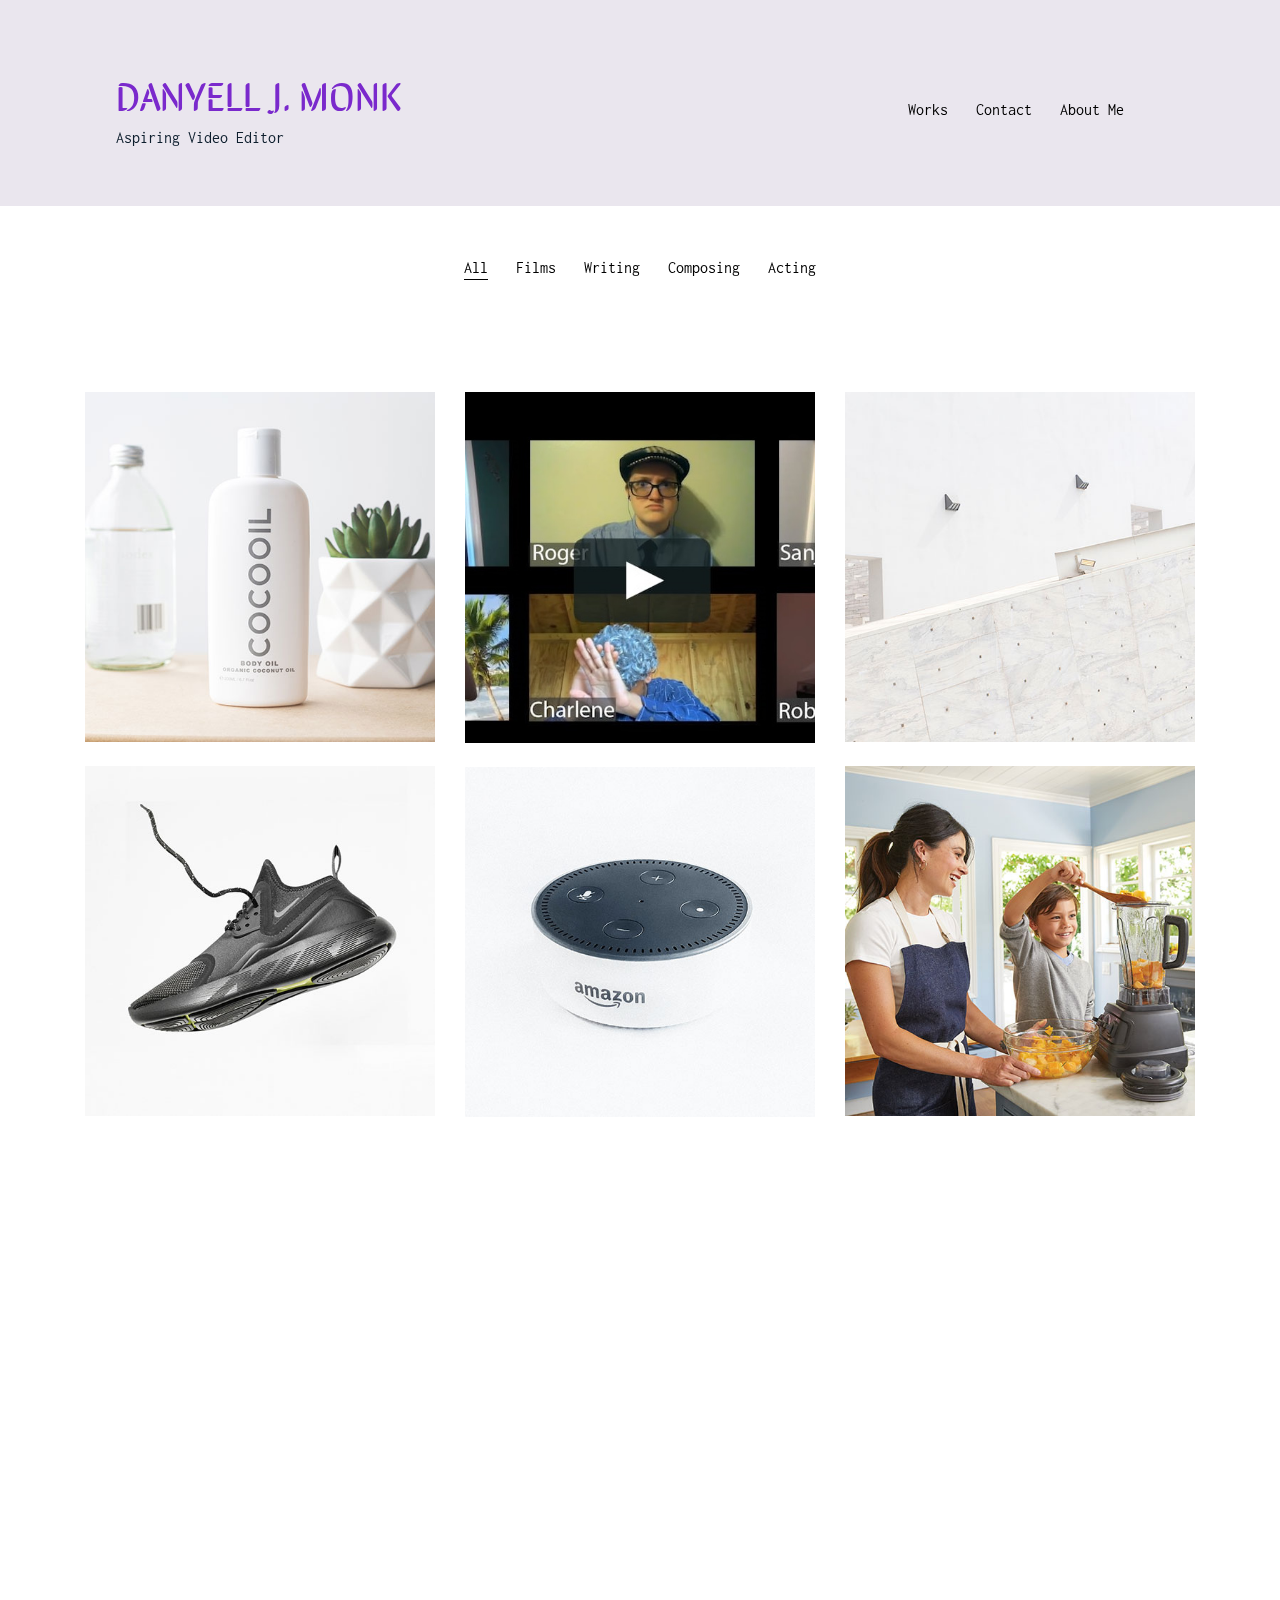
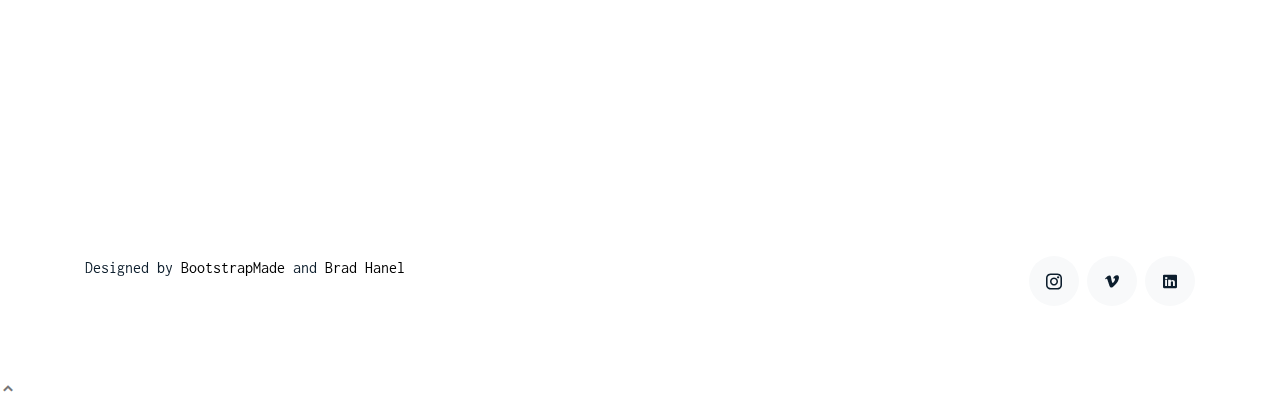
==== commit 7c071606: "password-protected My Sister Courtney Embed" ====
--- a/index.html
+++ b/index.html
@@ -72,11 +72,20 @@
       <div class="container">
 
         <div id="portfolio-grid" class="row no-gutter" data-aos="fade-up" data-aos-delay="200">
+          <div class="item branding col-sm-6 col-md-4 col-lg-4 mb-4">
+            <a href="works/sister-courtney.html" class="item-wrap fancybox">
+              <div class="work-info">
+                <h3>My Sister Courtney</h3>
+                <span>Director, Editor</span>
+              </div>
+              <img class="img-fluid" src="assets/img/img_3.jpg">
+            </a>
+          </div>
           <div class="item web col-sm-6 col-md-4 col-lg-4 mb-4">
-            <a href="work-single.html" class="item-wrap fancybox">
-              <div class="work-info">
-                <h3>Boxed Water</h3>
-                <span>Web</span>
+            <a href="works/rona-robbers.html" class="item-wrap fancybox">
+              <div class="work-info">
+                <h3>The Rona Robbers</h3>
+                <span>Editor, Director, Writer, Actor</span>
               </div>
               <img class="img-fluid" src="assets/img/img_1.jpg">
             </a>
@@ -90,36 +99,27 @@
               <img class="img-fluid" src="assets/img/img_2.jpg">
             </a>
           </div>
+          <div class="item design col-sm-6 col-md-4 col-lg-4 mb-4">
+            <a href="work-single.html" class="item-wrap fancybox">
+              <div class="work-info">
+                <h3>Nike Shoe</h3>
+                <span>Design</span>
+              </div>
+              <img class="img-fluid" src="assets/img/img_4.jpg">
+            </a>
+          </div>
+          <div class="item photography col-sm-6 col-md-4 col-lg-4 mb-4">
+            <a href="work-single.html" class="item-wrap fancybox">
+              <div class="work-info">
+                <h3>Kitchen Sink</h3>
+                <span>Photography</span>
+              </div>
+              <img class="img-fluid" src="assets/img/img_5.jpg">
+            </a>
+          </div>
           <div class="item branding col-sm-6 col-md-4 col-lg-4 mb-4">
             <a href="work-single.html" class="item-wrap fancybox">
               <div class="work-info">
-                <h3>Cocooil</h3>
-                <span>Branding</span>
-              </div>
-              <img class="img-fluid" src="assets/img/img_3.jpg">
-            </a>
-          </div>
-          <div class="item design col-sm-6 col-md-4 col-lg-4 mb-4">
-            <a href="work-single.html" class="item-wrap fancybox">
-              <div class="work-info">
-                <h3>Nike Shoe</h3>
-                <span>Design</span>
-              </div>
-              <img class="img-fluid" src="assets/img/img_4.jpg">
-            </a>
-          </div>
-          <div class="item photography col-sm-6 col-md-4 col-lg-4 mb-4">
-            <a href="work-single.html" class="item-wrap fancybox">
-              <div class="work-info">
-                <h3>Kitchen Sink</h3>
-                <span>Photography</span>
-              </div>
-              <img class="img-fluid" src="assets/img/img_5.jpg">
-            </a>
-          </div>
-          <div class="item branding col-sm-6 col-md-4 col-lg-4 mb-4">
-            <a href="work-single.html" class="item-wrap fancybox">
-              <div class="work-info">
                 <h3>Amazon</h3>
                 <span>brandingn</span>
               </div>
@@ -129,87 +129,8 @@
         </div>
       </div>
     </section><!-- End  Works Section -->
-
-    <!-- ======= Contact Section ======= -->
-    <section class="section pb-5">
-      <div class="container">
-
-        <div class="row mb-5 align-items-end">
-          <div class="col-md-6" data-aos="fade-up">
-            <h2>Contact</h2>
-            <p class="mb-0">Lorem ipsum dolor sit amet consectetur adipisicing elit. Quisquam necessitatibus incidunt ut
-              officiis explicabo inventore.
-            </p>
-          </div>
-
-        </div>
-
-        <div class="row">
-          <div class="col-md-6 mb-5 mb-md-0" data-aos="fade-up">
-
-            <form action="forms/contact.php" method="post" role="form" class="php-email-form">
-
-              <div class="row">
-                <div class="col-md-6 form-group">
-                  <label for="name">Name</label>
-                  <input type="text" name="name" class="form-control" id="name" data-rule="minlen:4" data-msg="Please enter at least 4 chars" />
-                  <div class="validate"></div>
-                </div>
-                <div class="col-md-6 form-group">
-                  <label for="name">Email</label>
-                  <input type="email" class="form-control" name="email" id="email" data-rule="email" data-msg="Please enter a valid email" />
-                  <div class="validate"></div>
-                </div>
-                <div class="col-md-12 form-group">
-                  <label for="name">Subject</label>
-                  <input type="text" class="form-control" name="subject" id="subject" data-rule="minlen:4" data-msg="Please enter at least 8 chars of subject" />
-                  <div class="validate"></div>
-                </div>
-                <div class="col-md-12 form-group">
-                  <label for="name">Message</label>
-                  <textarea class="form-control" name="message" cols="30" rows="10" data-rule="required" data-msg="Please write something for us"></textarea>
-                  <div class="validate"></div>
-                </div>
-
-                <div class="col-md-12 mb-3">
-                  <div class="loading">Loading</div>
-                  <div class="error-message"></div>
-                  <div class="sent-message">Your message has been sent. Thank you!</div>
-                </div>
-
-                <div class="col-md-6 form-group">
-                  <input type="submit" class="readmore d-block w-100" value="Send Message">
-                </div>
-              </div>
-
-            </form>
-
-          </div>
-
-          <div class="col-md-4 ml-auto order-2" data-aos="fade-up">
-            <ul class="list-unstyled">
-              <li class="mb-3">
-                <strong class="d-block mb-1">Address</strong>
-                <span>203 Fake St. Mountain View, San Francisco, California, USA</span>
-              </li>
-              <li class="mb-3">
-                <strong class="d-block mb-1">Phone</strong>
-                <span>+1 232 3235 324</span>
-              </li>
-              <li class="mb-3">
-                <strong class="d-block mb-1">Email</strong>
-                <span>youremail@domain.com</span>
-              </li>
-            </ul>
-          </div>
-
-        </div>
-
-      </div>
-
-    </section>
-
-    <!-- ======= Testimonials Section ======= -->
+      
+    <!-- ======= About Me Section ======= -->
     <section class="section pb-5">
       <div class="container">
         <div class="row mb-5 align-items-end">
@@ -302,6 +223,85 @@
 
     </section>
 
+    <!-- ======= Contact Section ======= -->
+    <section class="section pb-5">
+      <div class="container">
+
+        <div class="row mb-5 align-items-end">
+          <div class="col-md-6" data-aos="fade-up">
+            <h2>Contact</h2>
+            <p class="mb-0">Lorem ipsum dolor sit amet consectetur adipisicing elit. Quisquam necessitatibus incidunt ut
+              officiis explicabo inventore.
+            </p>
+          </div>
+
+        </div>
+
+        <div class="row">
+          <div class="col-md-6 mb-5 mb-md-0" data-aos="fade-up">
+
+            <form action="forms/contact.php" method="post" role="form" class="php-email-form">
+
+              <div class="row">
+                <div class="col-md-6 form-group">
+                  <label for="name">Name</label>
+                  <input type="text" name="name" class="form-control" id="name" data-rule="minlen:4" data-msg="Please enter at least 4 chars" />
+                  <div class="validate"></div>
+                </div>
+                <div class="col-md-6 form-group">
+                  <label for="name">Email</label>
+                  <input type="email" class="form-control" name="email" id="email" data-rule="email" data-msg="Please enter a valid email" />
+                  <div class="validate"></div>
+                </div>
+                <div class="col-md-12 form-group">
+                  <label for="name">Subject</label>
+                  <input type="text" class="form-control" name="subject" id="subject" data-rule="minlen:4" data-msg="Please enter at least 8 chars of subject" />
+                  <div class="validate"></div>
+                </div>
+                <div class="col-md-12 form-group">
+                  <label for="name">Message</label>
+                  <textarea class="form-control" name="message" cols="30" rows="10" data-rule="required" data-msg="Please write something for us"></textarea>
+                  <div class="validate"></div>
+                </div>
+
+                <div class="col-md-12 mb-3">
+                  <div class="loading">Loading</div>
+                  <div class="error-message"></div>
+                  <div class="sent-message">Your message has been sent. Thank you!</div>
+                </div>
+
+                <div class="col-md-6 form-group">
+                  <input type="submit" class="readmore d-block w-100" value="Send Message">
+                </div>
+              </div>
+
+            </form>
+
+          </div>
+
+          <div class="col-md-4 ml-auto order-2" data-aos="fade-up">
+            <ul class="list-unstyled">
+              <li class="mb-3">
+                <strong class="d-block mb-1">Address</strong>
+                <span>203 Fake St. Mountain View, San Francisco, California, USA</span>
+              </li>
+              <li class="mb-3">
+                <strong class="d-block mb-1">Phone</strong>
+                <span>+1 232 3235 324</span>
+              </li>
+              <li class="mb-3">
+                <strong class="d-block mb-1">Email</strong>
+                <span>youremail@domain.com</span>
+              </li>
+            </ul>
+          </div>
+
+        </div>
+
+      </div>
+
+    </section>
+
   </main><!-- End #main -->
 
   <!-- ======= Footer ======= -->
@@ -309,7 +309,6 @@
     <div class="container">
       <div class="row">
         <div class="col-sm-6">
-          <p class="mb-1">&copy; Copyright MyPortfolio. All Rights Reserved</p>
           <div class="credits">
             <!--
             All the links in the footer should remain intact.
@@ -317,14 +316,13 @@
             Licensing information: https://bootstrapmade.com/license/
             Purchase the pro version with working PHP/AJAX contact form: https://bootstrapmade.com/buy/?theme=MyPortfolio
           -->
-            Designed by <a href="https://bootstrapmade.com/">BootstrapMade</a>
+            Designed by <a href="https://bootstrapmade.com/">BootstrapMade</a> and <a href="https://bxh9261.github.io/portfolio">Brad Hanel</a> 
           </div>
         </div>
         <div class="col-sm-6 social text-md-right">
-          <a href="#"><span class="icofont-twitter"></span></a>
-          <a href="#"><span class="icofont-facebook"></span></a>
-          <a href="#"><span class="icofont-dribbble"></span></a>
-          <a href="#"><span class="icofont-behance"></span></a>
+          <a href="https://www.instagram.com/danyelljmonk_arts/"><span class="icofont-instagram"></span></a>
+          <a href="https://vimeo.com/danyellm"><span class="icofont-vimeo"></span></a>
+          <a href="https://www.linkedin.com/in/danyellm/"><span class="icofont-linkedin"></span></a>
         </div>
       </div>
     </div>
--- a/assets/css/style.css
+++ b/assets/css/style.css
@@ -8,6 +8,12 @@
 /*--------------------------------------------------------------
 # General
 --------------------------------------------------------------*/
+/*
+* {
+    border: solid black 5px;
+}
+*/
+
 body {
   font-family: "Inconsolata", monosapce;
   color: #0d1e2d;
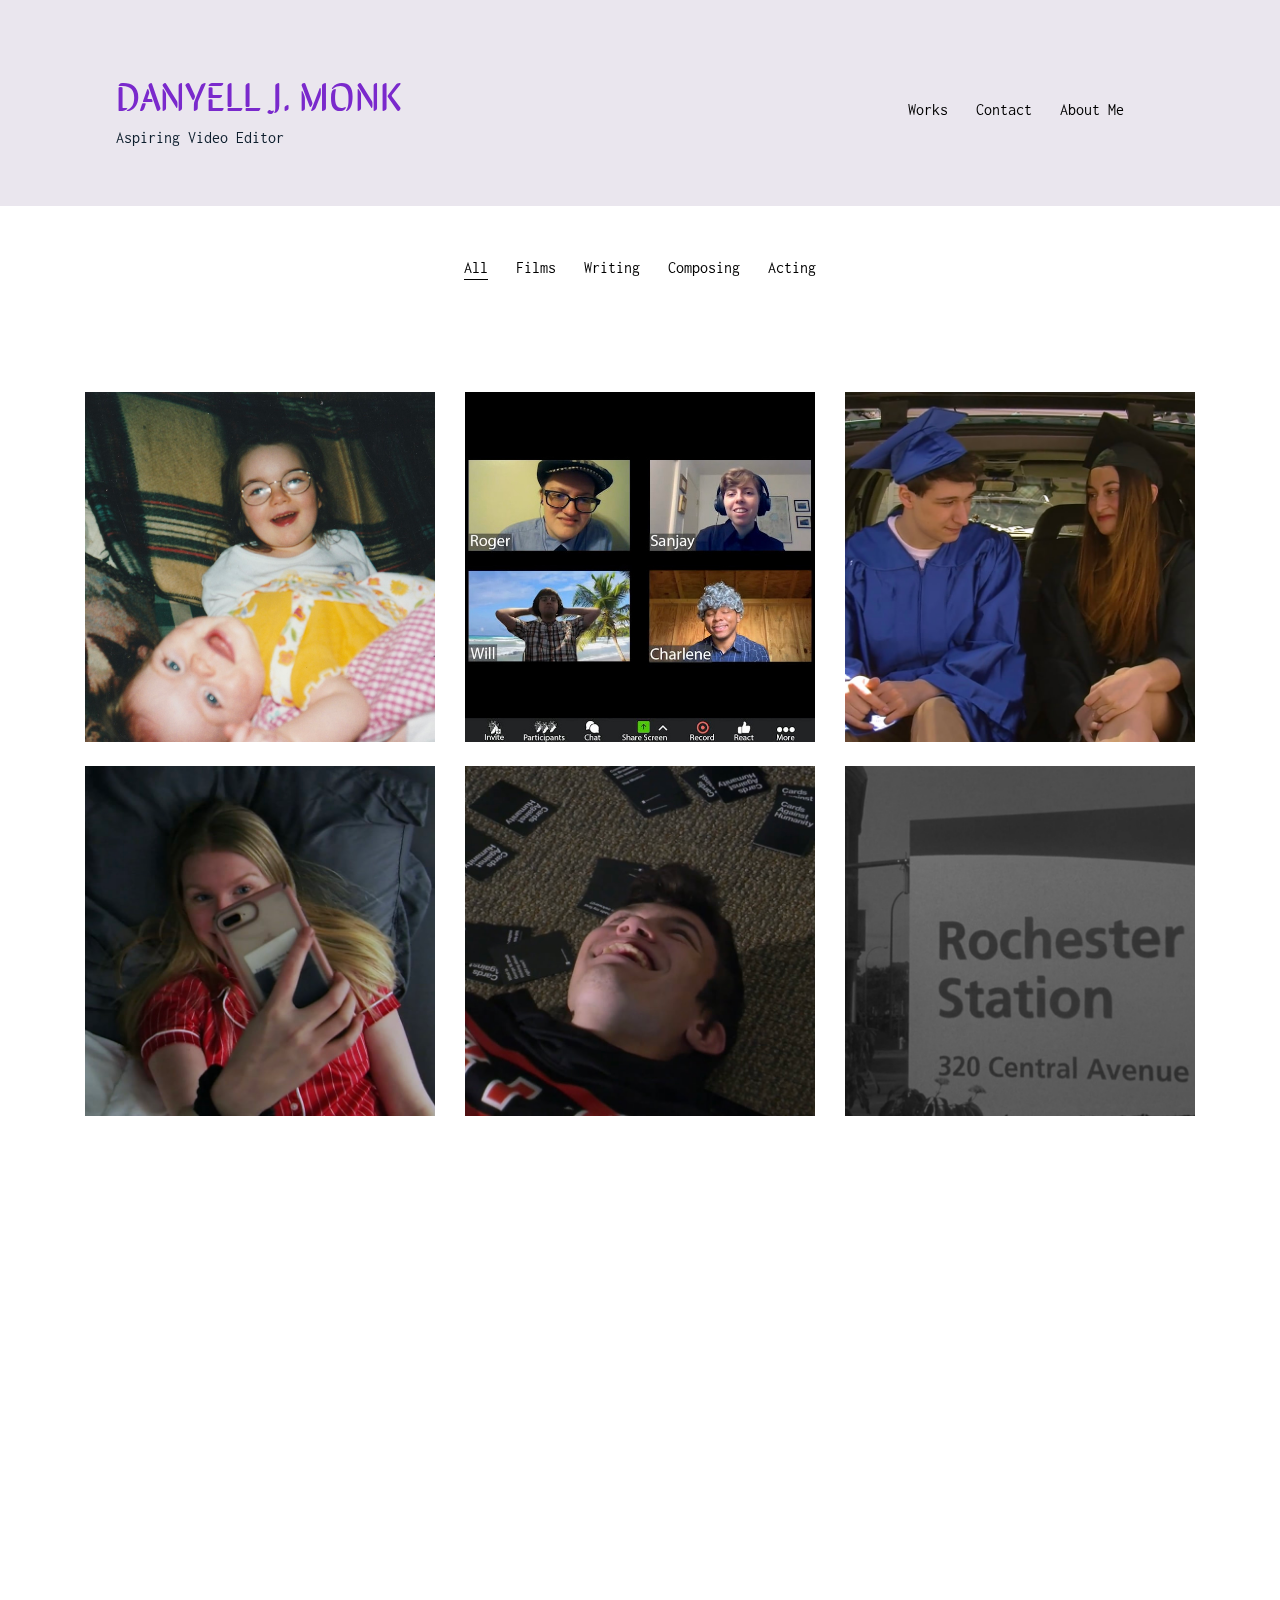
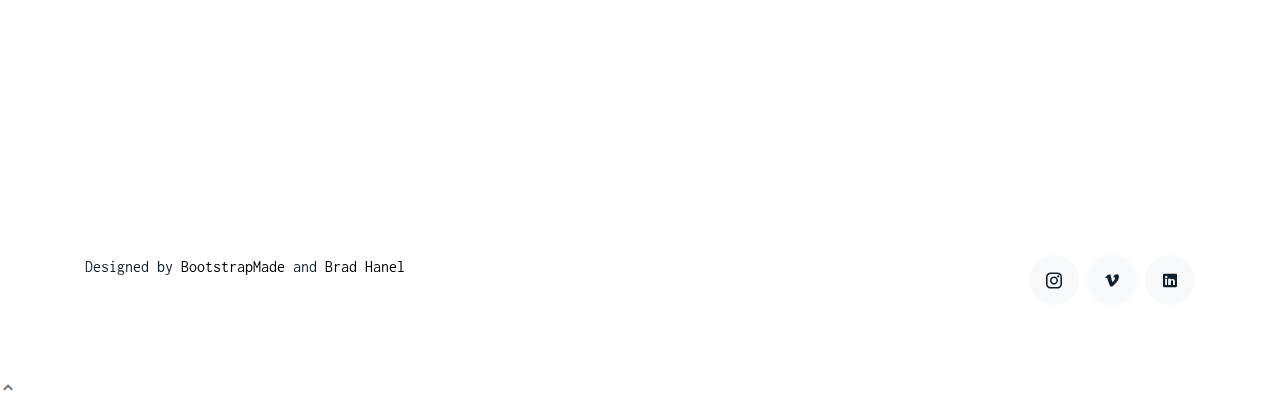
==== commit fc997620: "video portion done" ====
--- a/index.html
+++ b/index.html
@@ -78,7 +78,7 @@
                 <h3>My Sister Courtney</h3>
                 <span>Director, Editor</span>
               </div>
-              <img class="img-fluid" src="assets/img/img_3.jpg">
+              <img class="img-fluid" src="assets/img/sister-courtney.jpeg">
             </a>
           </div>
           <div class="item web col-sm-6 col-md-4 col-lg-4 mb-4">
@@ -87,43 +87,43 @@
                 <h3>The Rona Robbers</h3>
                 <span>Editor, Director, Writer, Actor</span>
               </div>
-              <img class="img-fluid" src="assets/img/img_1.jpg">
+              <img class="img-fluid" src="assets/img/rona-robbers.jpeg">
+            </a>
+          </div>
+          <div class="item design col-sm-6 col-md-4 col-lg-4 mb-4">
+            <a href="works/the-drive.html" class="item-wrap fancybox">
+              <div class="work-info">
+                <h3>The Drive</h3>
+                <span>Editor, Sound</span>
+              </div>
+              <img class="img-fluid" src="assets/img/the-drive.jpeg">
             </a>
           </div>
           <div class="item photography col-sm-6 col-md-4 col-lg-4 mb-4">
-            <a href="works/hells-kitchen.html" class="item-wrap fancybox">
-              <div class="work-info">
-                <h3>Build Indoo</h3>
-                <span>Photography</span>
-              </div>
-              <img class="img-fluid" src="assets/img/img_2.jpg">
-            </a>
-          </div>
-          <div class="item design col-sm-6 col-md-4 col-lg-4 mb-4">
-            <a href="work-single.html" class="item-wrap fancybox">
-              <div class="work-info">
-                <h3>Nike Shoe</h3>
-                <span>Design</span>
-              </div>
-              <img class="img-fluid" src="assets/img/img_4.jpg">
+            <a href="works/games.html" class="item-wrap fancybox">
+              <div class="work-info">
+                <h3>Games</h3>
+                <span>Editor</span>
+              </div>
+              <img class="img-fluid" src="assets/img/games.jpeg">
             </a>
           </div>
           <div class="item photography col-sm-6 col-md-4 col-lg-4 mb-4">
-            <a href="work-single.html" class="item-wrap fancybox">
-              <div class="work-info">
-                <h3>Kitchen Sink</h3>
-                <span>Photography</span>
-              </div>
-              <img class="img-fluid" src="assets/img/img_5.jpg">
+            <a href="works/humanity-cards.html" class="item-wrap fancybox">
+              <div class="work-info">
+                <h3>Humanity Against Cards</h3>
+                <span>Director, Cinematographer, Editor</span>
+              </div>
+              <img class="img-fluid" src="assets/img/humanity-cards.jpeg">
             </a>
           </div>
           <div class="item branding col-sm-6 col-md-4 col-lg-4 mb-4">
-            <a href="work-single.html" class="item-wrap fancybox">
-              <div class="work-info">
-                <h3>Amazon</h3>
-                <span>brandingn</span>
-              </div>
-              <img class="img-fluid" src="assets/img/img_6.jpg">
+            <a href="works/train-thought.html" class="item-wrap fancybox">
+              <div class="work-info">
+                <h3>Train of Thought</h3>
+                <span>Director, Cinematographer, Editor</span>
+              </div>
+              <img class="img-fluid" src="assets/img/train-thought.jpeg">
             </a>
           </div>
         </div>
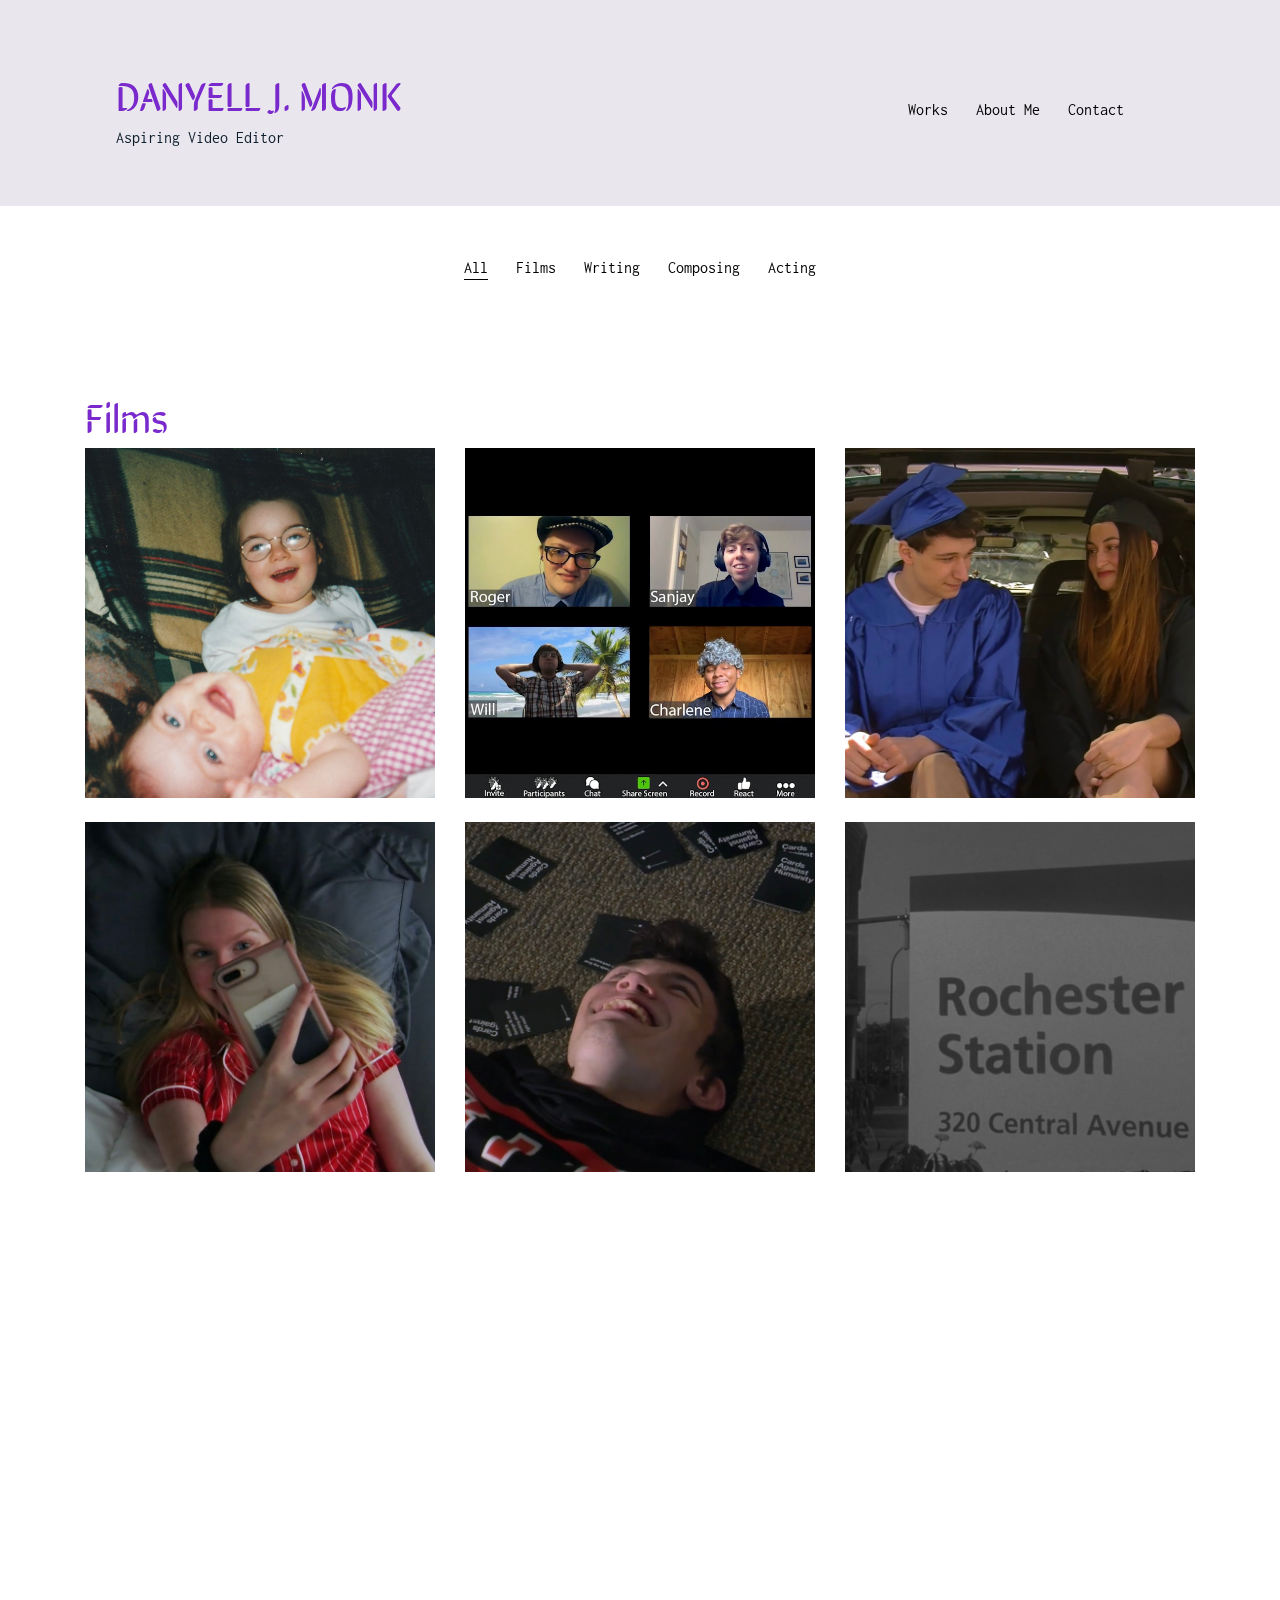
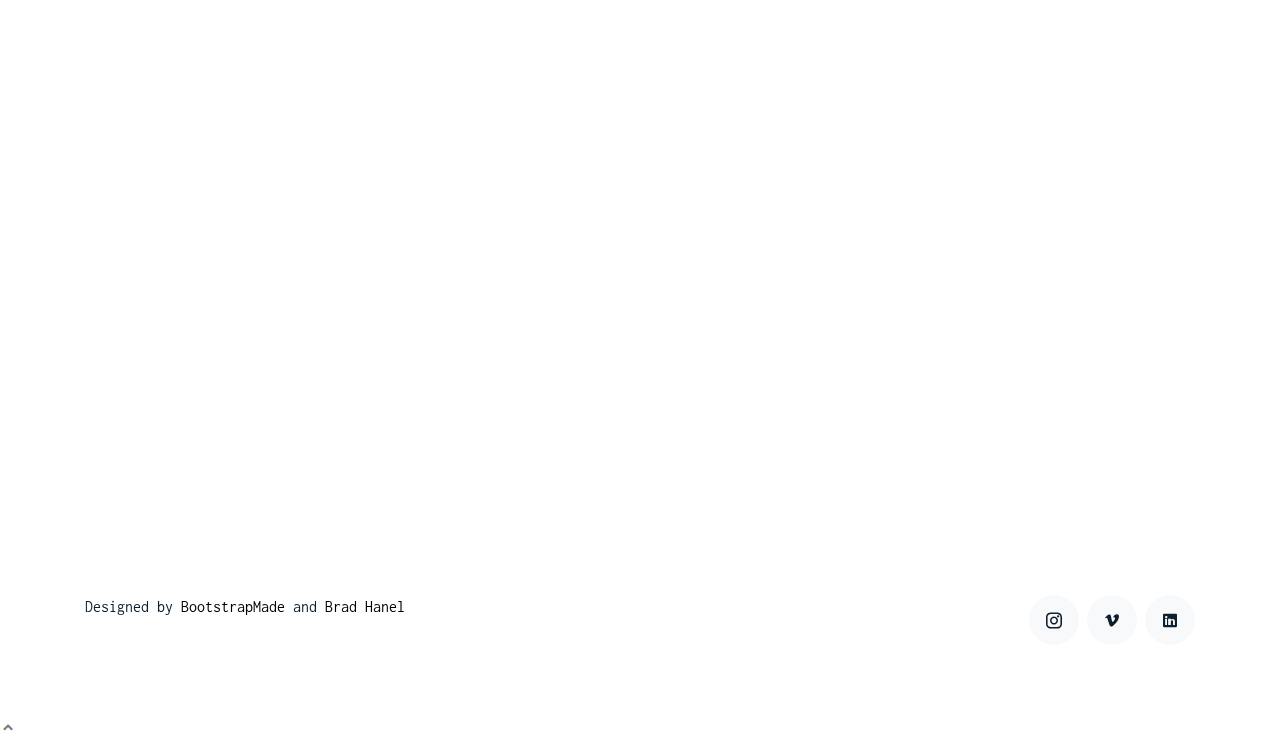
==== commit 2ad86435: "no more php. now we got scripts and a clearer head" ====
--- a/index.html
+++ b/index.html
@@ -47,9 +47,9 @@
         </div>
          <div class="col-md-12 col-lg-6 text-left text-lg-right" data-aos="fade-up" data-aos-delay="100" id="filtersparent">
             <div id="pagecontents" class="pagecontents">
-              <a href="#" >Works</a>
-              <a href="#" >Contact</a>
-              <a href="#" >About Me</a>
+                <a href="#works" >Works</a>
+                <a href="#aboutme" >About Me</a>
+                <a href="#contact" >Contact</a>
             </div>
           </div>
         </div>
@@ -69,9 +69,10 @@
           </div>
     <!-- ======= Works Section ======= -->
     <section class="section site-portfolio">
-      <div class="container">
-
-        <div id="portfolio-grid" class="row no-gutter" data-aos="fade-up" data-aos-delay="200">
+      <div class="container" id="works" data-aos="fade-up" data-aos-delay="200">
+          <h2>Films</h2>
+
+        <div id="portfolio-grid" class="row no-gutter">
           <div class="item branding col-sm-6 col-md-4 col-lg-4 mb-4">
             <a href="works/sister-courtney.html" class="item-wrap fancybox">
               <div class="work-info">
@@ -129,10 +130,59 @@
         </div>
       </div>
     </section><!-- End  Works Section -->
+      
+      
+    <section class="section pb-5">
+      <div class="container" id="contact">
+
+        <div class="row mb-5 align-items-end">
+          <div class="col-md-6" data-aos="fade-up">
+            <h2>Scripts</h2>
+          </div>
+
+        </div>
+
+        <div class="row">
+          <div class="col-md-12 mb-5 mb-md-0" data-aos="fade-up">
+
+             <ul class="list-unstyled">
+              <li class="mb-3">
+                <strong class="d-block mb-1">The Insecurity Guard</strong>
+                <span>Latrell is upset about being a minority and a cop. Tess and Logan convince him it's ok and then they do a spicy dance together.</span>
+              </li>
+              <hr>
+              <li class="mb-3">
+                <strong class="d-block mb-1">The Insecurity Guard</strong>
+                <span>Latrell is upset about being a minority and a cop. Tess and Logan convince him it's ok and then they do a spicy dance together.</span>
+              </li>
+              <hr>
+             <li class="mb-3">
+                <strong class="d-block mb-1">After Hours</strong>
+                <span>Mo and Connor stay after hours at fowl play to discuss Mo's latest fanfiction about a fairy that takes a shit in the attic. Connor is unimpressed.</span>
+              </li>
+              <hr>
+              <li class="mb-3">
+                <strong class="d-block mb-1">Hell's Kitchen</strong>
+                <span>a silly boy and satan convince Jake Stoyanoff to do the weed</span>
+              </li>
+              <hr>
+              <li class="mb-3">
+                <strong class="d-block mb-1">Stone Cold</strong>
+                <span>expo marker boy claims to have a rock hard pp but actually gives everyone else a rock hard pp</span>
+              </li>
+            </ul>
+
+          </div>
+
+        </div>
+
+      </div>
+
+    </section><!-- End  Scripts Section -->
       
     <!-- ======= About Me Section ======= -->
     <section class="section pb-5">
-      <div class="container">
+      <div class="container" id="aboutme">
         <div class="row mb-5 align-items-end">
           <div class="col-md-6" data-aos="fade-up">
 
@@ -205,7 +255,7 @@
           </div>
 
           <div class="col-md-7 mb-5 mb-md-0" data-aos="fade-up">
-            <p><img src="assets/img/person_1_sq.jpg" alt="Image" class="img-fluid"></p>
+            <p><img src="assets/img/danyell-monk.jpeg" alt="Image" class="img-fluid"></p>
             <p>Lorem ipsum dolor sit amet, consectetur adipisicing elit. Dolor dignissimos delectus minima reprehenderit
               molestias illo dolorem et, odio!</p>
             <p>Fuga fugit distinctio delectus iure vitae consequatur excepturi, mollitia, consectetur molestias sapiente
@@ -225,7 +275,7 @@
 
     <!-- ======= Contact Section ======= -->
     <section class="section pb-5">
-      <div class="container">
+      <div class="container" id="contact">
 
         <div class="row mb-5 align-items-end">
           <div class="col-md-6" data-aos="fade-up">
@@ -240,60 +290,21 @@
         <div class="row">
           <div class="col-md-6 mb-5 mb-md-0" data-aos="fade-up">
 
-            <form action="forms/contact.php" method="post" role="form" class="php-email-form">
-
-              <div class="row">
-                <div class="col-md-6 form-group">
-                  <label for="name">Name</label>
-                  <input type="text" name="name" class="form-control" id="name" data-rule="minlen:4" data-msg="Please enter at least 4 chars" />
-                  <div class="validate"></div>
-                </div>
-                <div class="col-md-6 form-group">
-                  <label for="name">Email</label>
-                  <input type="email" class="form-control" name="email" id="email" data-rule="email" data-msg="Please enter a valid email" />
-                  <div class="validate"></div>
-                </div>
-                <div class="col-md-12 form-group">
-                  <label for="name">Subject</label>
-                  <input type="text" class="form-control" name="subject" id="subject" data-rule="minlen:4" data-msg="Please enter at least 8 chars of subject" />
-                  <div class="validate"></div>
-                </div>
-                <div class="col-md-12 form-group">
-                  <label for="name">Message</label>
-                  <textarea class="form-control" name="message" cols="30" rows="10" data-rule="required" data-msg="Please write something for us"></textarea>
-                  <div class="validate"></div>
-                </div>
-
-                <div class="col-md-12 mb-3">
-                  <div class="loading">Loading</div>
-                  <div class="error-message"></div>
-                  <div class="sent-message">Your message has been sent. Thank you!</div>
-                </div>
-
-                <div class="col-md-6 form-group">
-                  <input type="submit" class="readmore d-block w-100" value="Send Message">
-                </div>
-              </div>
-
-            </form>
-
-          </div>
-
-          <div class="col-md-4 ml-auto order-2" data-aos="fade-up">
-            <ul class="list-unstyled">
+             <ul class="list-unstyled">
               <li class="mb-3">
                 <strong class="d-block mb-1">Address</strong>
-                <span>203 Fake St. Mountain View, San Francisco, California, USA</span>
+                <span>24 Fairwood Drive, Apt 327, Rochester, NY, 14623</span>
               </li>
               <li class="mb-3">
                 <strong class="d-block mb-1">Phone</strong>
-                <span>+1 232 3235 324</span>
+                <span>+1 518 384 4908</span>
               </li>
               <li class="mb-3">
                 <strong class="d-block mb-1">Email</strong>
-                <span>youremail@domain.com</span>
+                <span>djm3550@rit.edu</span>
               </li>
             </ul>
+
           </div>
 
         </div>
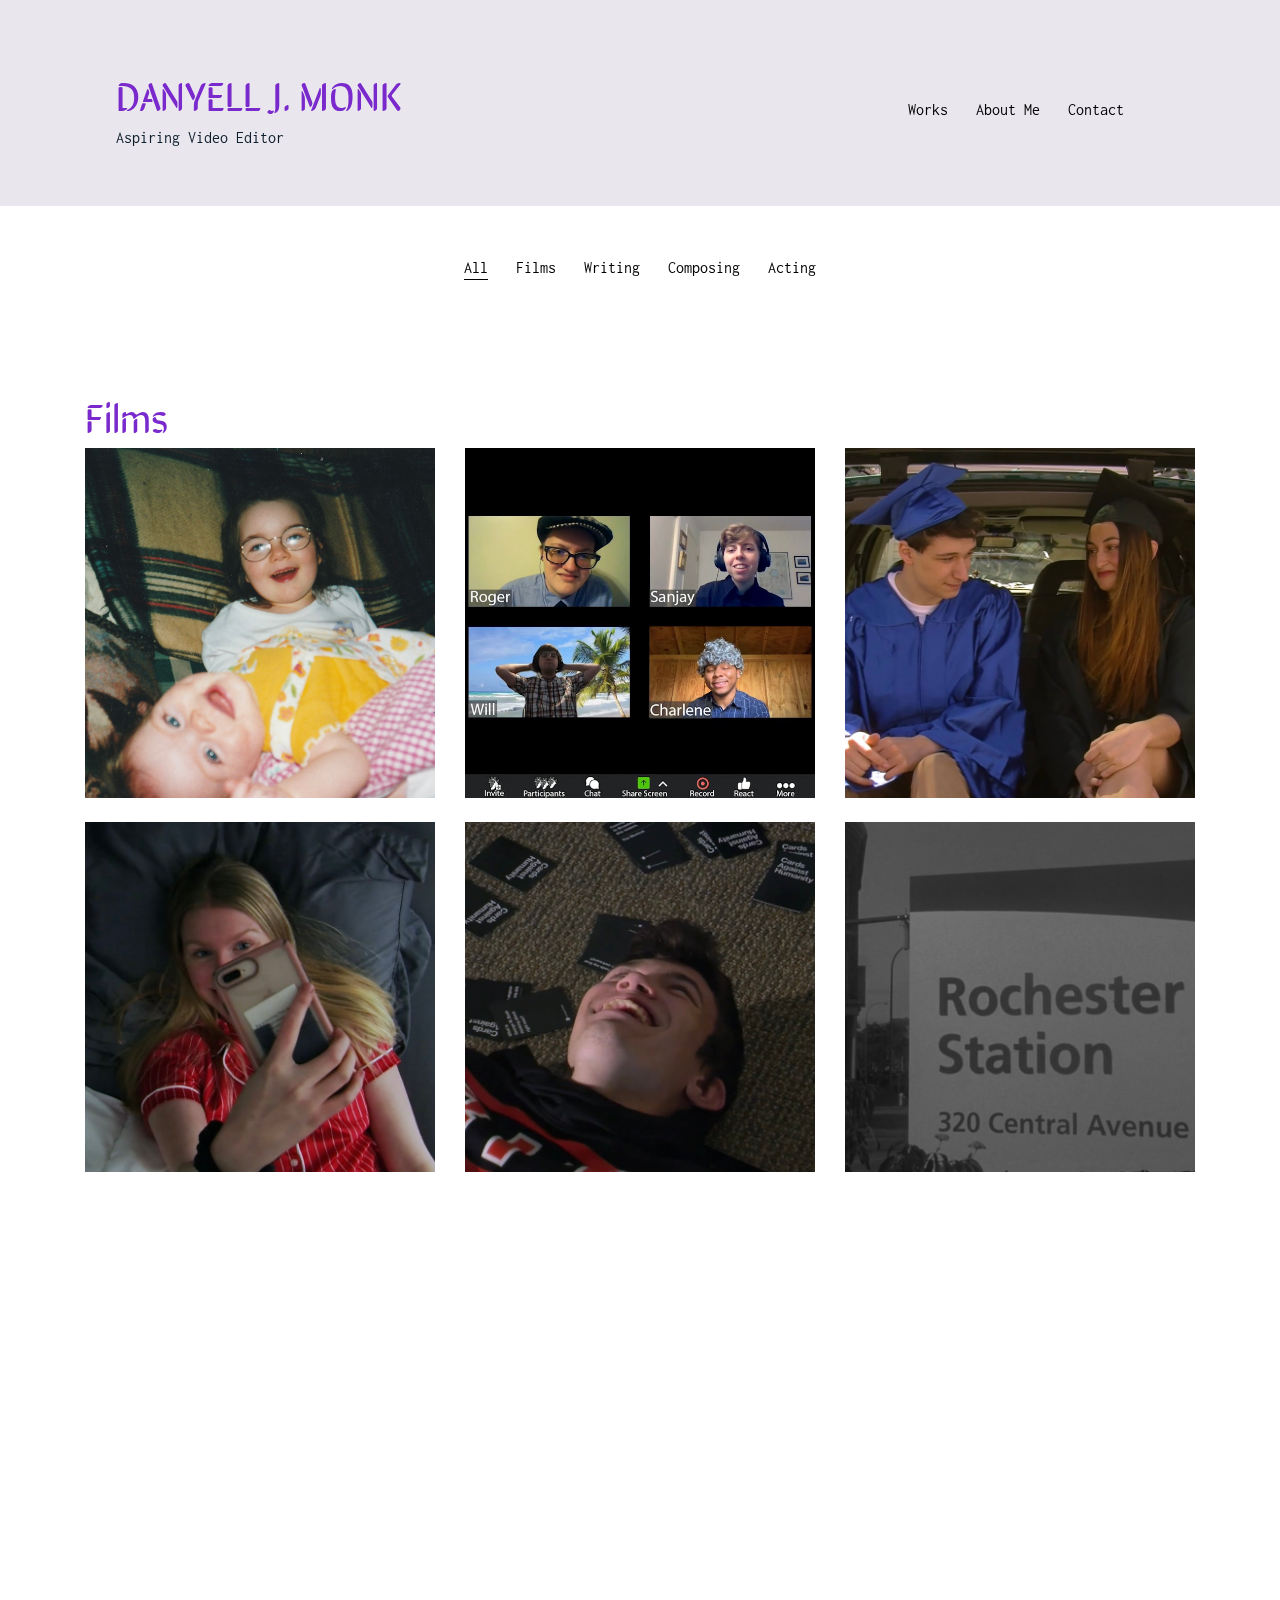
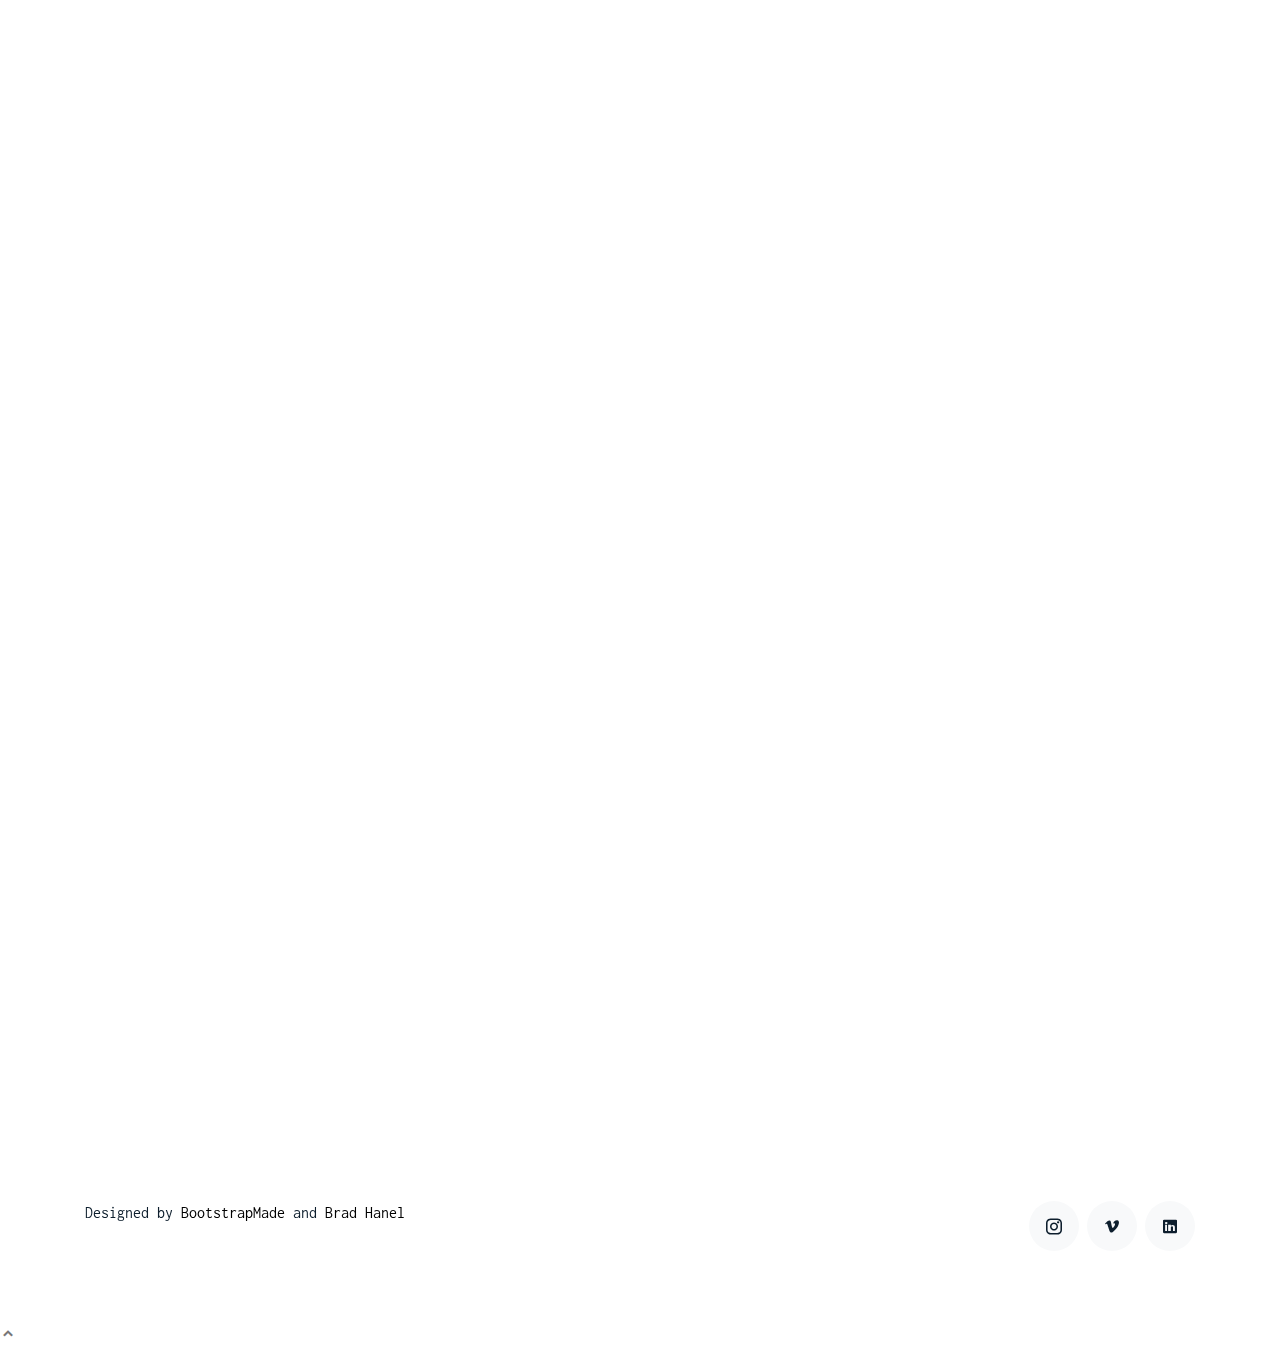
==== commit f79bdf55: "we got scripts but no links yet" ====
--- a/index.html
+++ b/index.html
@@ -147,8 +147,38 @@
 
              <ul class="list-unstyled">
               <li class="mb-3">
-                <strong class="d-block mb-1">The Insecurity Guard</strong>
-                <span>Latrell is upset about being a minority and a cop. Tess and Logan convince him it's ok and then they do a spicy dance together.</span>
+                <strong class="d-block mb-1">Chainmail</strong>
+                <span>Sir Loin saves the kingdom with his illustrious loins.</span>
+              </li>
+              <hr>
+              <li class="mb-3">
+                <strong class="d-block mb-1">Self-Checkout</strong>
+                <span>An engineering student builds a robot capable of destroying his entire campus, but his plans are foiled by his professor and her sexy printe... wait wrong script</span>
+              </li>
+              <hr>
+              <li class="mb-3">
+                <strong class="d-block mb-1">AA Meeting</strong>
+                <span>In the criminal justice system, sexually based offenses are considered especially heinous. Somewhere in Alberta, the dedicated detectives who investigate these vicious felonies are members of an elite squad known as the AA Unit. These are their stories.</span>
+              </li>
+              <hr>
+              <li class="mb-3">
+                <strong class="d-block mb-1">Snowed In</strong>
+                <span>Edward Snowden leaks incriminating emails showing government bias towards bad scripts that have an air conditioner.</span>
+              </li>
+              <hr>
+              <li class="mb-3">
+                <strong class="d-block mb-1">Photographer Bit</strong>
+                <span>Danyell takes tasteful nudes of her Jewish lover Tess. Connor is unimpressed and turns to a life of crime. Brad fails to come in on time with the "weewoo weewoo"</span>
+              </li>
+              <hr>
+              <li class="mb-3">
+                <strong class="d-block mb-1">The Santa Sleigher</strong>
+                <span>I haven't read this one I think</span>
+              </li>
+              <hr>
+              <li class="mb-3">
+                <strong class="d-block mb-1">Sorry To Bother You</strong>
+                <span>McDonald's Man wants money for a Spicy McChicken, a large fry, and a shamrock shake, but they don't have shamrock shakes so he turns to a life of drug abuse.</span>
               </li>
               <hr>
               <li class="mb-3">
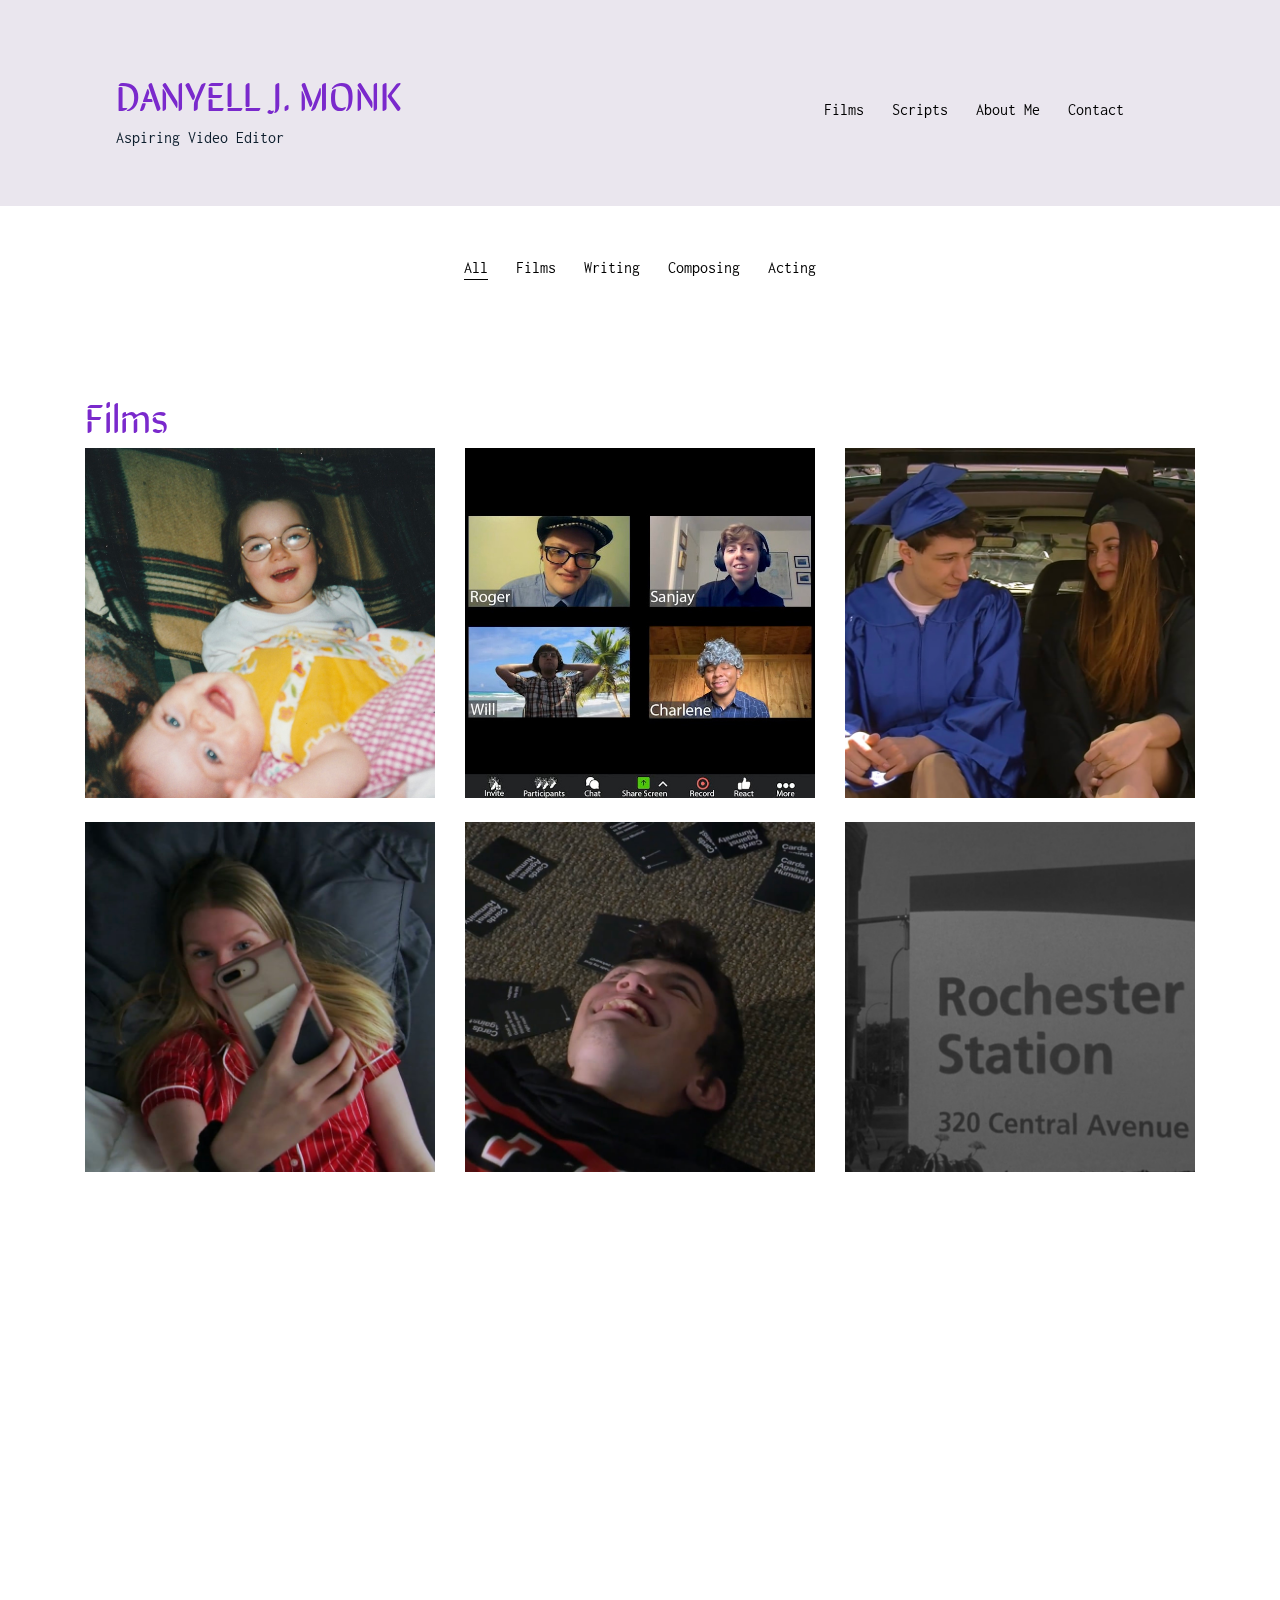
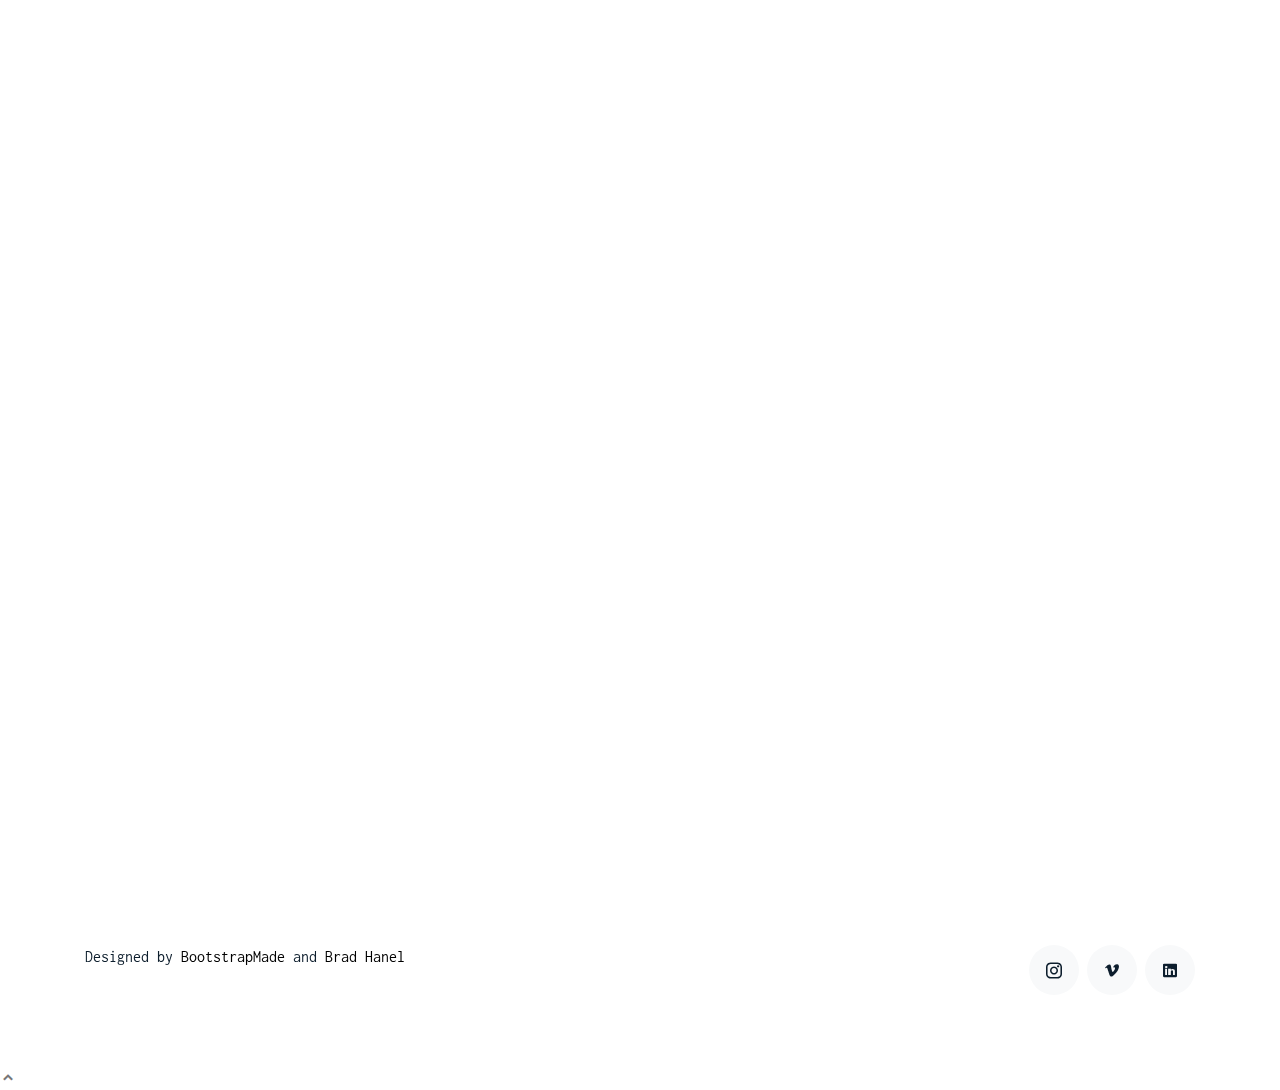
==== commit 3b1defa4: "BEE SWARM OF BEESToday at 16:24" ====
--- a/index.html
+++ b/index.html
@@ -47,7 +47,8 @@
         </div>
          <div class="col-md-12 col-lg-6 text-left text-lg-right" data-aos="fade-up" data-aos-delay="100" id="filtersparent">
             <div id="pagecontents" class="pagecontents">
-                <a href="#works" >Works</a>
+                <a href="#works" >Films</a>
+                <a href="#scripts" >Scripts</a>
                 <a href="#aboutme" >About Me</a>
                 <a href="#contact" >Contact</a>
             </div>
@@ -68,7 +69,7 @@
             </div>
           </div>
     <!-- ======= Works Section ======= -->
-    <section class="section site-portfolio">
+    <section class="section site-portfolio pb-0">
       <div class="container" id="works" data-aos="fade-up" data-aos-delay="200">
           <h2>Films</h2>
 
@@ -132,8 +133,8 @@
     </section><!-- End  Works Section -->
       
       
-    <section class="section pb-5">
-      <div class="container" id="contact">
+    <section class="section pb-0">
+      <div class="container" id="scripts">
 
         <div class="row mb-5 align-items-end">
           <div class="col-md-6" data-aos="fade-up">
@@ -211,7 +212,7 @@
     </section><!-- End  Scripts Section -->
       
     <!-- ======= About Me Section ======= -->
-    <section class="section pb-5">
+    <section class="section pb-0">
       <div class="container" id="aboutme">
         <div class="row mb-5 align-items-end">
           <div class="col-md-6" data-aos="fade-up">
@@ -304,7 +305,7 @@
     </section>
 
     <!-- ======= Contact Section ======= -->
-    <section class="section pb-5">
+    <section class="section pb-0">
       <div class="container" id="contact">
 
         <div class="row mb-5 align-items-end">
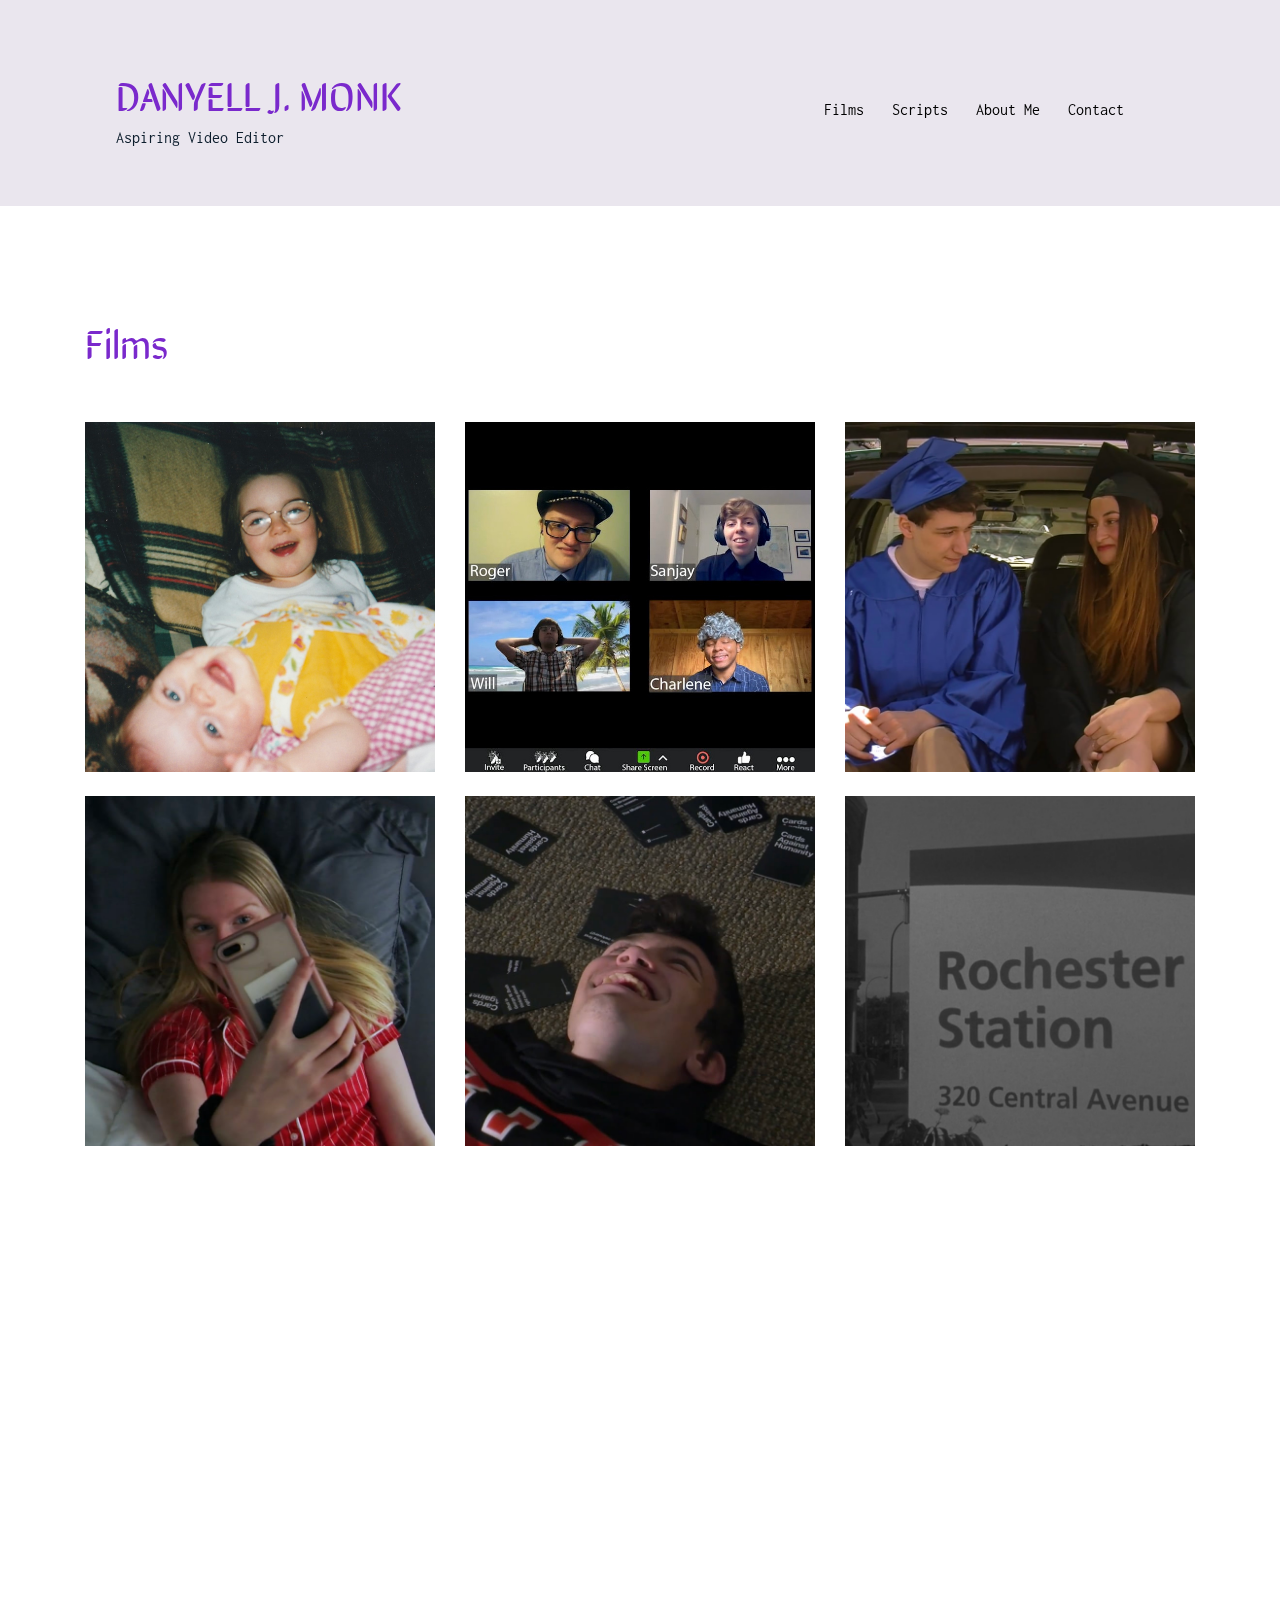
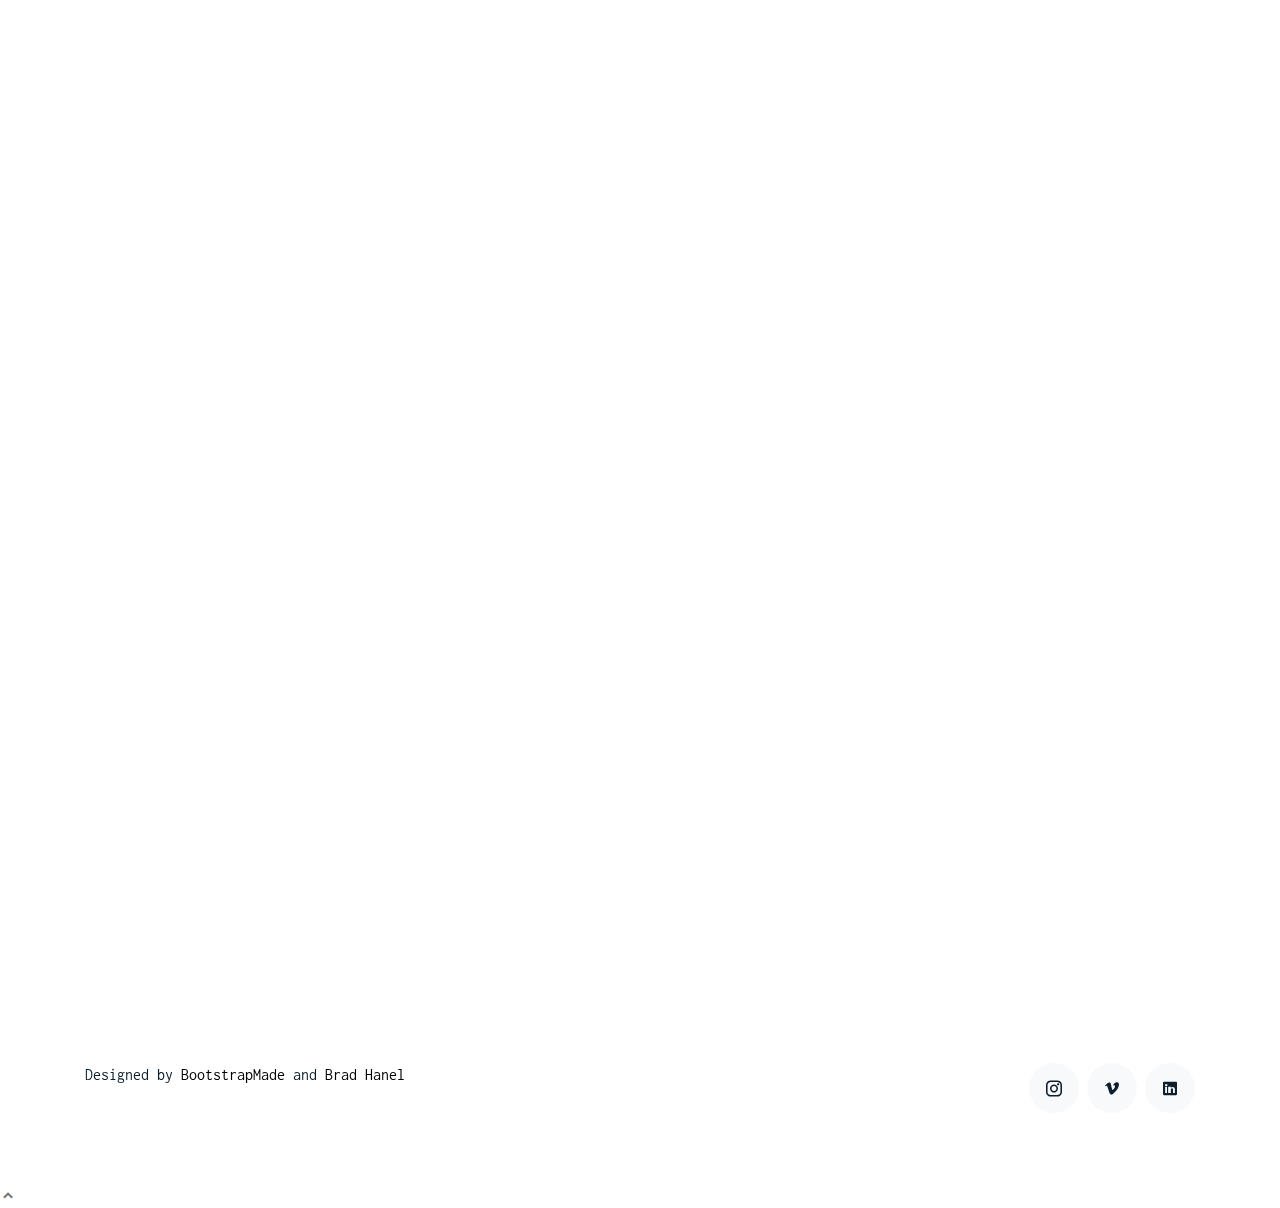
==== commit 4fddd214: "added script links and deleted fluff pages" ====
--- a/index.html
+++ b/index.html
@@ -58,20 +58,15 @@
     
 
   <main id="main">
-
-          <div class="col-md-12 text-left text-lg-center" data-aos="fade-up" data-aos-delay="100" id="filtersparent">
-            <div id="filters" class="filters">
-              <a href="#" data-filter="*" class="active">All</a>
-              <a href="#" data-filter=".web">Films</a>
-              <a href="#" data-filter=".design">Writing</a>
-              <a href="#" data-filter=".branding">Composing</a>
-              <a href="#" data-filter=".photography">Acting</a>
-            </div>
-          </div>
     <!-- ======= Works Section ======= -->
     <section class="section site-portfolio pb-0">
       <div class="container" id="works" data-aos="fade-up" data-aos-delay="200">
-          <h2>Films</h2>
+        <div class="row mb-5 align-items-end">
+          <div class="col-md-6" data-aos="fade-up">
+            <h2>Films</h2>
+          </div>
+
+        </div>
 
         <div id="portfolio-grid" class="row no-gutter">
           <div class="item branding col-sm-6 col-md-4 col-lg-4 mb-4">
@@ -148,58 +143,69 @@
 
              <ul class="list-unstyled">
               <li class="mb-3">
-                <strong class="d-block mb-1">Chainmail</strong>
-                <span>Sir Loin saves the kingdom with his illustrious loins.</span>
-              </li>
-              <hr>
-              <li class="mb-3">
-                <strong class="d-block mb-1">Self-Checkout</strong>
-                <span>An engineering student builds a robot capable of destroying his entire campus, but his plans are foiled by his professor and her sexy printe... wait wrong script</span>
-              </li>
-              <hr>
-              <li class="mb-3">
-                <strong class="d-block mb-1">AA Meeting</strong>
-                <span>In the criminal justice system, sexually based offenses are considered especially heinous. Somewhere in Alberta, the dedicated detectives who investigate these vicious felonies are members of an elite squad known as the AA Unit. These are their stories.</span>
-              </li>
-              <hr>
-              <li class="mb-3">
-                <strong class="d-block mb-1">Snowed In</strong>
-                <span>Edward Snowden leaks incriminating emails showing government bias towards bad scripts that have an air conditioner.</span>
-              </li>
-              <hr>
-              <li class="mb-3">
-                <strong class="d-block mb-1">Photographer Bit</strong>
-                <span>Danyell takes tasteful nudes of her Jewish lover Tess. Connor is unimpressed and turns to a life of crime. Brad fails to come in on time with the "weewoo weewoo"</span>
-              </li>
-              <hr>
-              <li class="mb-3">
-                <strong class="d-block mb-1">The Santa Sleigher</strong>
-                <span>I haven't read this one I think</span>
-              </li>
-              <hr>
-              <li class="mb-3">
-                <strong class="d-block mb-1">Sorry To Bother You</strong>
-                <span>McDonald's Man wants money for a Spicy McChicken, a large fry, and a shamrock shake, but they don't have shamrock shakes so he turns to a life of drug abuse.</span>
-              </li>
-              <hr>
-              <li class="mb-3">
-                <strong class="d-block mb-1">The Insecurity Guard</strong>
-                <span>Latrell is upset about being a minority and a cop. Tess and Logan convince him it's ok and then they do a spicy dance together.</span>
+                <h3 class="d-block mb-1"><a href="assets/scripts/Chainmail.pdf">Chainmail</a></h3>
+                  <strong>Fall 2020 - Short Play</strong><br>
+                <span>Two knights are sent on a quest to save the king’s life after they receive a threatening chainmail letter.</span>
+              </li>
+              <hr>
+              <li class="mb-3">
+                <h3 class="d-block mb-1"><a href="assets/scripts/Self-Checkout.pdf">Self-Checkout</a></h3>
+                  <strong>Fall 2020 - Skit</strong><br>
+                <span>A man picks up some last minute supplies for his party from the grocery store where he meets a very flattering self-checkout machine.</span>
+              </li>
+              <hr>
+              <li class="mb-3">
+                <h3 class="d-block mb-1"><a href="assets/scripts/AA%20Meeting.pdf">AA Meeting</a></h3>
+                  <strong>Spring 2020 - Screenplay</strong><br>
+                <span>An alcoholic college student attends his first AA meeting at a local church where he meets some very strange fellow alcoholics.</span>
+              </li>
+              <hr>
+              <li class="mb-3">
+                <h3 class="d-block mb-1"><a href="assets/scripts/Snowed%20In.pdf">Snowed In</a></h3>
+                  <strong>Spring 2020 - Skit</strong><br>
+                <span>A young boy’s wishes come true when he has a snow day from school from wearing his pajamas inside out. He figures out that wearing his pajamas inside out can close school everyday, causing absolute chaos.</span>
+              </li>
+              <hr>
+              <li class="mb-3">
+                <h3 class="d-block mb-1"><a href="assets/scripts/Photographer%20Bit.pdf">Photographer Bit</a></h3>
+                  <strong>Spring 2020 - Skit</strong><br>
+                <span>A couple visits their photographer to see the photos from some of their major life events but are very disappointed.</span>
+              </li>
+              <hr>
+              <li class="mb-3">
+                <h3 class="d-block mb-1"><a href="assets/scripts/The%20Santa%20Sleigher.pdf">The Santa Sleigher</a></h3>
+                  <strong>Fall 2019 - Screenplay</strong><br>
+                <span>A father must try to convince his daughter that Santa is real again after he spoils the magic of Christmas.</span>
+              </li>
+              <hr>
+              <li class="mb-3">
+                <h3 class="d-block mb-1"><a href="assets/scripts/Sorry%20To%20Bother%20You.pdf">Sorry To Bother You</a></h3>
+                  <strong>Fall 2019 - Skit</strong><br>
+                <span>A father and his daughter are continuously harassed by a beggar on their trip to NYC.</span>
+              </li>
+              <hr>
+              <li class="mb-3">
+                <h3 class="d-block mb-1"><a href="assets/scripts/The%20Insecurity%20Guard.pdf">The Insecurity Guard</a></h3>
+                  <strong>Fall 2019 - Skit</strong><br>
+                <span>Two robbers are caught breaking into a jewelry store by an oblivious security guard.</span>
               </li>
               <hr>
              <li class="mb-3">
-                <strong class="d-block mb-1">After Hours</strong>
-                <span>Mo and Connor stay after hours at fowl play to discuss Mo's latest fanfiction about a fairy that takes a shit in the attic. Connor is unimpressed.</span>
-              </li>
-              <hr>
-              <li class="mb-3">
-                <strong class="d-block mb-1">Hell's Kitchen</strong>
-                <span>a silly boy and satan convince Jake Stoyanoff to do the weed</span>
-              </li>
-              <hr>
-              <li class="mb-3">
-                <strong class="d-block mb-1">Stone Cold</strong>
-                <span>expo marker boy claims to have a rock hard pp but actually gives everyone else a rock hard pp</span>
+                <h3 class="d-block mb-1"><a href="assets/scripts/After%20Hours.pdf">After Hours</a></h3>
+                 <strong>Fall 2019 - Screenplay</strong><br>
+                <span>A young female gas station attendant tries to finish her nightly closing duties until the station is broken into by a mysterious man.</span>
+              </li>
+              <hr>
+              <li class="mb-3">
+                <h3 class="d-block mb-1"><a href="assets/scripts/Hell's%20Kitchen.pdf">Hell's Kitchen</a></h3>
+                  <strong>Fall 2019 - Skit</strong><br>
+                <span>A grandmother and her grandson bake a cake until they are interrupted by the Devil who challenges them to a bake-off.</span>
+              </li>
+              <hr>
+              <li class="mb-3">
+                <h3 class="d-block mb-1"><a href="assets/scripts/Stone%20Cold.pdf">Stone Cold</a></h3>
+                <strong>Fall 2019 - Skit</strong><br>
+                <span>An underground band gets to record their music at a local music studio. While recording, members of the band mysteriously start to freeze and turn to stone.</span>
               </li>
             </ul>
 
@@ -248,7 +254,7 @@
               </li>
               <li class="mb-3">
                 <div class="d-flex mb-1">
-                  <strong>HTML5/CSS3</strong>
+                  <h3>HTML5/CSS3</h3>
                   <span class="ml-auto">99%</span>
                 </div>
                 <div class="progress custom-progress">
@@ -257,7 +263,7 @@
               </li>
               <li class="mb-3">
                 <div class="d-flex mb-1">
-                  <strong>Veu</strong>
+                  <h3>Veu</h3>
                   <span class="ml-auto">87%</span>
                 </div>
                 <div class="progress custom-progress">
@@ -266,7 +272,7 @@
               </li>
               <li class="mb-3">
                 <div class="d-flex mb-1">
-                  <strong>Angular</strong>
+                  <h3>Angular</h3>
                   <span class="ml-auto">85%</span>
                 </div>
                 <div class="progress custom-progress">
@@ -275,7 +281,7 @@
               </li>
               <li class="mb-3">
                 <div class="d-flex mb-1">
-                  <strong>React</strong>
+                  <h3>React</h3>
                   <span class="ml-auto">88%</span>
                 </div>
                 <div class="progress custom-progress">
@@ -295,7 +301,7 @@
               Vitae reiciendis quae ex.</p>
             <p>Optio consectetur culpa nemo, fugit pariatur veniam voluptate laudantium rerum fuga dolor in maiores ea
               nisi voluptatibus. Minus?</p>
-            <p><a href="#" class="readmore">Download my CV</a></p>
+            <p><a href="assets/Monk_Danyell_Resum%C3%A9.pdf" class="readmore">Download my Resumé</a></p>
           </div>
 
         </div>
@@ -311,9 +317,6 @@
         <div class="row mb-5 align-items-end">
           <div class="col-md-6" data-aos="fade-up">
             <h2>Contact</h2>
-            <p class="mb-0">Lorem ipsum dolor sit amet consectetur adipisicing elit. Quisquam necessitatibus incidunt ut
-              officiis explicabo inventore.
-            </p>
           </div>
 
         </div>
--- a/assets/css/style.css
+++ b/assets/css/style.css
@@ -27,9 +27,18 @@
   color: #000;
 }
 
+#scripts a{
+  color: #7a29cc;
+  text-decoration: underline;
+}
+
+#scripts a:hover{
+  color: #000;
+  text-decoration: underline;
+}
+
 h1, h2, h3, h4, h5, h6, .font-heading {
   font-family: 'Sirin Stencil', cursive;
-  font-size: 40px;
   color: #7a29cc;
 }
 
@@ -229,12 +238,20 @@
   font-size: 20px;
 }
 
-.h3 {
+h2 {
+  font-size: 40px;
+}
+
+h3 {
   font-size: 20px;
 }
 
-.h4 {
+h4 {
   font-size: 16px;
+}
+
+h5 {
+  font-size: 12px;
 }
 
 .heading {
